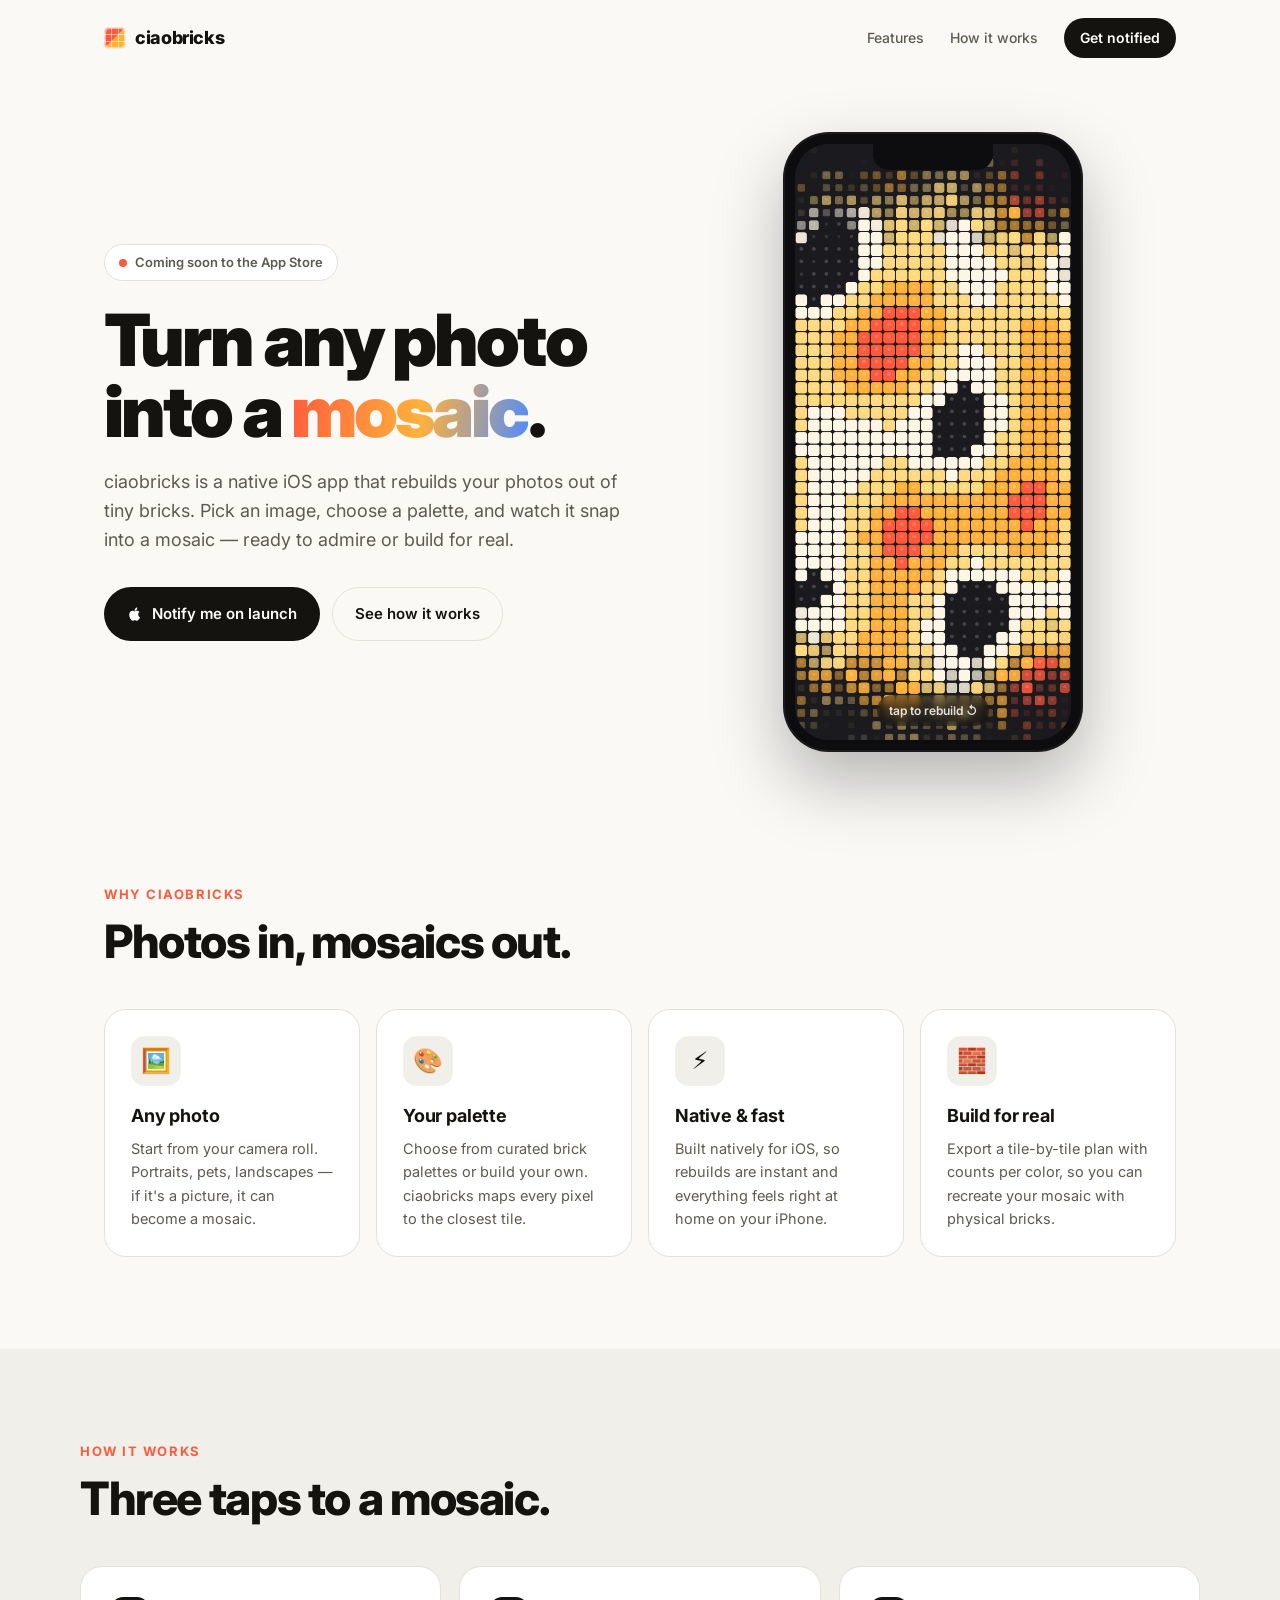
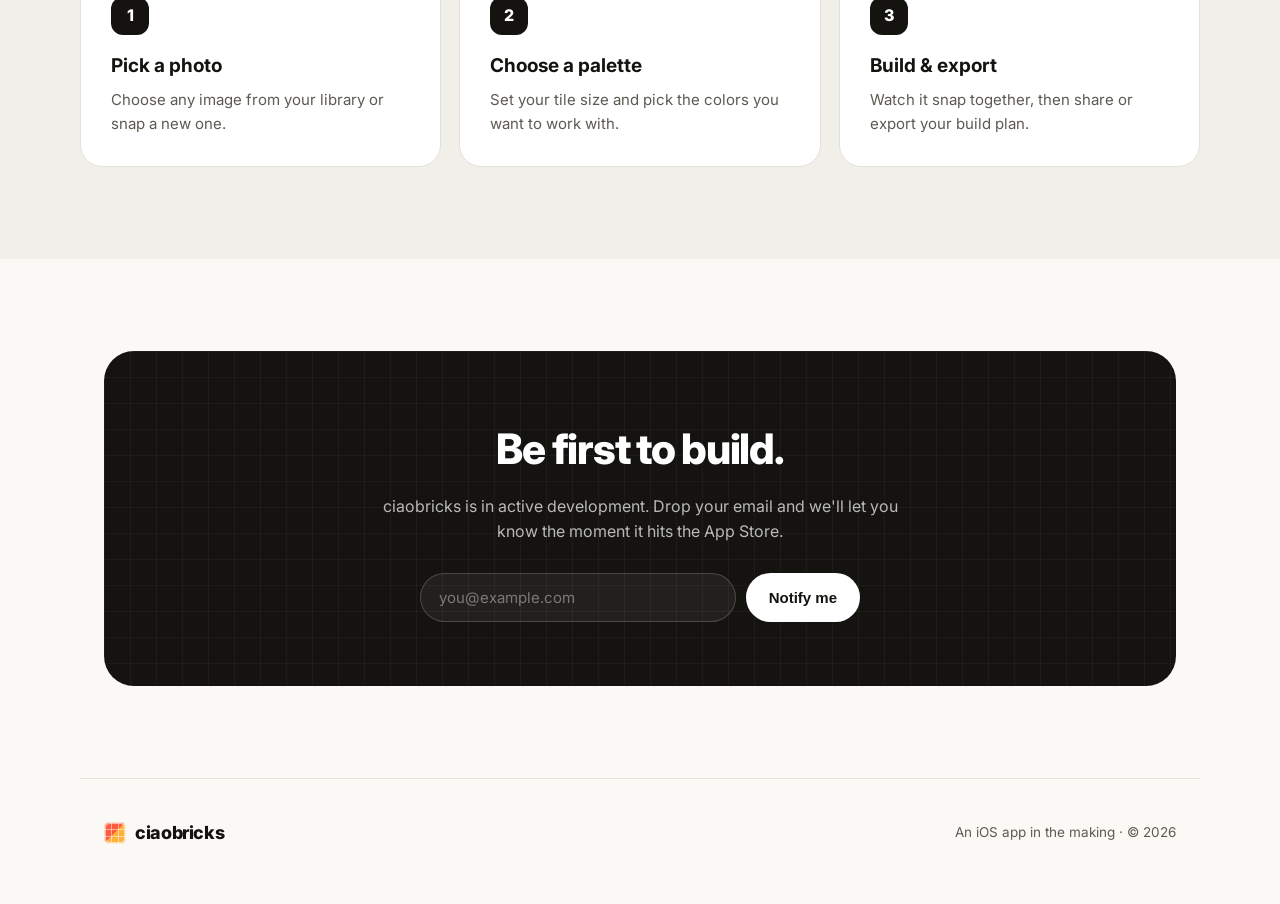
==== ciaobricks-landing/index.html @ 5b020382 "Add ciaobricks landing page Static single-page landing for the ciaobricks iOS app (mosaic-from-photo" ====
<!DOCTYPE html>
<html lang="en">
  <head>
    <meta charset="UTF-8" />
    <meta name="viewport" content="width=device-width, initial-scale=1.0" />
    <title>ciaobricks — Turn any photo into a mosaic</title>
    <meta
      name="description"
      content="ciaobricks is a native iOS app that turns your photos into beautiful brick mosaics. Pick an image, choose your palette, and build."
    />

    <!-- Open Graph / social -->
    <meta property="og:title" content="ciaobricks — Turn any photo into a mosaic" />
    <meta
      property="og:description"
      content="A native iOS app that turns your photos into beautiful brick mosaics."
    />
    <meta property="og:type" content="website" />

    <link rel="shortcut icon" href="assets/favicon.svg" type="image/svg+xml" />
    <link rel="preconnect" href="https://fonts.googleapis.com" />
    <link rel="preconnect" href="https://fonts.gstatic.com" crossorigin />
    <link
      href="https://fonts.googleapis.com/css2?family=Inter:wght@400;500;600;700;800;900&display=swap"
      rel="stylesheet"
    />
    <link rel="stylesheet" href="style.css" />
  </head>
  <body>
    <!-- ── Nav ── -->
    <header class="nav">
      <a class="brand" href="#top">
        <span class="brand-mark" aria-hidden="true"></span>
        ciaobricks
      </a>
      <nav class="nav-links">
        <a href="#features">Features</a>
        <a href="#how">How it works</a>
        <a href="#waitlist" class="nav-cta">Get notified</a>
      </nav>
    </header>

    <main id="top">
      <!-- ── Hero ── -->
      <section class="hero">
        <div class="hero-copy">
          <span class="badge">
            <span class="badge-dot"></span> Coming soon to the App Store
          </span>
          <h1>Turn any photo<br />into a <span class="grad">mosaic</span>.</h1>
          <p class="lede">
            ciaobricks is a native iOS app that rebuilds your photos out of
            tiny bricks. Pick an image, choose a palette, and watch it snap
            into a mosaic — ready to admire or build for real.
          </p>
          <div class="hero-actions">
            <a href="#waitlist" class="btn btn-primary">
              <svg class="apple" viewBox="0 0 16 16" aria-hidden="true">
                <path
                  d="M11.2 8.5c0-1.6 1.3-2.4 1.4-2.4-0.8-1.1-2-1.3-2.4-1.3-1-0.1-2 0.6-2.5 0.6-0.5 0-1.3-0.6-2.2-0.6-1.1 0-2.2 0.7-2.7 1.7-1.2 2-0.3 5 0.8 6.6 0.6 0.8 1.2 1.7 2.1 1.6 0.8 0 1.2-0.5 2.2-0.5 1 0 1.3 0.5 2.2 0.5 0.9 0 1.5-0.8 2-1.6 0.7-0.9 0.9-1.8 0.9-1.9-0.1 0-1.8-0.7-1.8-2.8zM9.6 3.7c0.5-0.6 0.8-1.4 0.7-2.2-0.7 0-1.5 0.5-2 1.1-0.4 0.5-0.8 1.3-0.7 2.1 0.8 0.1 1.6-0.4 2-1z"
                />
              </svg>
              Notify me on launch
            </a>
            <a href="#how" class="btn btn-ghost">See how it works</a>
          </div>
        </div>

        <div class="hero-phone">
          <div class="phone">
            <div class="phone-notch"></div>
            <canvas id="mosaic" class="phone-screen" width="600" height="1300"></canvas>
            <div class="phone-caption">tap to rebuild ↺</div>
          </div>
        </div>
      </section>

      <!-- ── Features ── -->
      <section id="features" class="section">
        <p class="kicker">Why ciaobricks</p>
        <h2 class="section-title">Photos in, mosaics out.</h2>

        <div class="cards">
          <article class="feature">
            <div class="feature-icon i-photo">🖼️</div>
            <h3>Any photo</h3>
            <p>
              Start from your camera roll. Portraits, pets, landscapes — if
              it's a picture, it can become a mosaic.
            </p>
          </article>

          <article class="feature">
            <div class="feature-icon i-palette">🎨</div>
            <h3>Your palette</h3>
            <p>
              Choose from curated brick palettes or build your own. ciaobricks
              maps every pixel to the closest tile.
            </p>
          </article>

          <article class="feature">
            <div class="feature-icon i-native">⚡️</div>
            <h3>Native &amp; fast</h3>
            <p>
              Built natively for iOS, so rebuilds are instant and everything
              feels right at home on your iPhone.
            </p>
          </article>

          <article class="feature">
            <div class="feature-icon i-build">🧱</div>
            <h3>Build for real</h3>
            <p>
              Export a tile-by-tile plan with counts per color, so you can
              recreate your mosaic with physical bricks.
            </p>
          </article>
        </div>
      </section>

      <!-- ── How it works ── -->
      <section id="how" class="section section-alt">
        <p class="kicker">How it works</p>
        <h2 class="section-title">Three taps to a mosaic.</h2>

        <ol class="steps">
          <li class="step">
            <span class="step-num">1</span>
            <h3>Pick a photo</h3>
            <p>Choose any image from your library or snap a new one.</p>
          </li>
          <li class="step">
            <span class="step-num">2</span>
            <h3>Choose a palette</h3>
            <p>Set your tile size and pick the colors you want to work with.</p>
          </li>
          <li class="step">
            <span class="step-num">3</span>
            <h3>Build &amp; export</h3>
            <p>Watch it snap together, then share or export your build plan.</p>
          </li>
        </ol>
      </section>

      <!-- ── Waitlist / CTA ── -->
      <section id="waitlist" class="section cta">
        <div class="cta-inner">
          <h2>Be first to build.</h2>
          <p>
            ciaobricks is in active development. Drop your email and we'll let
            you know the moment it hits the App Store.
          </p>

          <!-- NOTE: replace action with your form endpoint (e.g. Formspree) -->
          <form
            class="waitlist-form"
            action="#"
            method="POST"
            onsubmit="return ciaobricks.onWaitlistSubmit(event)"
          >
            <input
              type="email"
              name="email"
              placeholder="you@example.com"
              required
              aria-label="Email address"
            />
            <button type="submit" class="btn btn-primary">Notify me</button>
          </form>
          <p class="form-note" id="form-note" hidden></p>
        </div>
      </section>
    </main>

    <!-- ── Footer ── -->
    <footer class="footer">
      <span class="brand">
        <span class="brand-mark" aria-hidden="true"></span> ciaobricks
      </span>
      <p class="footer-meta">An iOS app in the making · © <span id="year"></span></p>
    </footer>

    <script src="main.js"></script>
  </body>
</html>
---- ciaobricks-landing/style.css ----
/* ── Reset ── */
*, *::before, *::after {
  margin: 0;
  padding: 0;
  box-sizing: border-box;
}

:root {
  --bg: #faf9f6;
  --bg-alt: #f1efe9;
  --ink: #14130f;
  --ink-soft: #5d5a51;
  --line: #e4e1d8;
  --brand: #ff5a3c;
  --brand-2: #ffb13c;
  --brand-3: #4f8cff;
  --radius: 22px;
  --maxw: 1120px;
}

html {
  scroll-behavior: smooth;
}

body {
  font-family: 'Inter', system-ui, -apple-system, sans-serif;
  background: var(--bg);
  color: var(--ink);
  line-height: 1.6;
  -webkit-font-smoothing: antialiased;
}

a { color: inherit; text-decoration: none; }
img, canvas { display: block; max-width: 100%; }

/* ── Brand mark (mini mosaic) ── */
.brand {
  display: inline-flex;
  align-items: center;
  gap: 9px;
  font-weight: 800;
  font-size: 18px;
  letter-spacing: -0.02em;
}

.brand-mark {
  width: 22px;
  height: 22px;
  border-radius: 6px;
  background:
    linear-gradient(135deg, var(--brand) 0 50%, var(--brand-2) 50% 100%);
  position: relative;
  box-shadow: inset 0 0 0 2px rgba(255, 255, 255, 0.55);
}
.brand-mark::after {
  content: "";
  position: absolute;
  inset: 0;
  border-radius: 6px;
  background-image:
    linear-gradient(to right, rgba(255,255,255,.5) 1px, transparent 1px),
    linear-gradient(to bottom, rgba(255,255,255,.5) 1px, transparent 1px);
  background-size: 7px 7px;
}

/* ── Nav ── */
.nav {
  position: sticky;
  top: 0;
  z-index: 50;
  display: flex;
  align-items: center;
  justify-content: space-between;
  gap: 16px;
  max-width: var(--maxw);
  margin: 0 auto;
  padding: 18px 24px;
  background: rgba(250, 249, 246, 0.8);
  backdrop-filter: saturate(180%) blur(12px);
}

.nav-links {
  display: flex;
  align-items: center;
  gap: 26px;
  font-size: 14px;
  font-weight: 500;
}
.nav-links a { color: var(--ink-soft); transition: color .15s ease; }
.nav-links a:hover { color: var(--ink); }

.nav-cta {
  background: var(--ink);
  color: #fff !important;
  padding: 9px 16px;
  border-radius: 999px;
  font-weight: 600;
}
.nav-cta:hover { opacity: .9; }

/* ── Layout helpers ── */
.section {
  max-width: var(--maxw);
  margin: 0 auto;
  padding: 92px 24px;
}

.kicker {
  font-size: 13px;
  font-weight: 700;
  text-transform: uppercase;
  letter-spacing: 0.12em;
  color: var(--brand);
  margin-bottom: 12px;
}

.section-title {
  font-size: clamp(30px, 4vw, 46px);
  font-weight: 800;
  letter-spacing: -0.03em;
  line-height: 1.05;
  margin-bottom: 44px;
}

/* ── Hero ── */
.hero {
  max-width: var(--maxw);
  margin: 0 auto;
  padding: 56px 24px 40px;
  display: grid;
  grid-template-columns: 1.05fr 0.95fr;
  align-items: center;
  gap: 48px;
}

.badge {
  display: inline-flex;
  align-items: center;
  gap: 8px;
  font-size: 13px;
  font-weight: 600;
  color: var(--ink-soft);
  background: #fff;
  border: 1px solid var(--line);
  padding: 7px 14px;
  border-radius: 999px;
  margin-bottom: 24px;
}
.badge-dot {
  width: 8px; height: 8px;
  border-radius: 50%;
  background: var(--brand);
  box-shadow: 0 0 0 0 rgba(255, 90, 60, 0.5);
  animation: pulse 2s infinite;
}
@keyframes pulse {
  0%   { box-shadow: 0 0 0 0 rgba(255, 90, 60, 0.45); }
  70%  { box-shadow: 0 0 0 9px rgba(255, 90, 60, 0); }
  100% { box-shadow: 0 0 0 0 rgba(255, 90, 60, 0); }
}

.hero h1 {
  font-size: clamp(40px, 6vw, 72px);
  font-weight: 900;
  line-height: 0.98;
  letter-spacing: -0.04em;
  margin-bottom: 22px;
}
.grad {
  background: linear-gradient(100deg, var(--brand), var(--brand-2) 55%, var(--brand-3));
  -webkit-background-clip: text;
  background-clip: text;
  color: transparent;
}

.lede {
  font-size: 18px;
  color: var(--ink-soft);
  max-width: 30em;
  margin-bottom: 32px;
}

.hero-actions {
  display: flex;
  flex-wrap: wrap;
  gap: 12px;
}

/* ── Buttons ── */
.btn {
  display: inline-flex;
  align-items: center;
  gap: 9px;
  font-size: 15px;
  font-weight: 600;
  padding: 14px 22px;
  border-radius: 999px;
  border: 1px solid transparent;
  cursor: pointer;
  transition: transform .15s ease, box-shadow .15s ease, background .15s ease;
}
.btn-primary {
  background: var(--ink);
  color: #fff;
}
.btn-primary:hover {
  transform: translateY(-2px);
  box-shadow: 0 12px 26px rgba(0, 0, 0, 0.18);
}
.btn-ghost {
  background: transparent;
  color: var(--ink);
  border-color: var(--line);
}
.btn-ghost:hover { background: #fff; }
.apple { width: 16px; height: 16px; fill: currentColor; }

/* ── Phone mockup ── */
.hero-phone {
  display: flex;
  justify-content: center;
}
.phone {
  position: relative;
  width: 300px;
  aspect-ratio: 300 / 620;
  background: #0d0d0f;
  border-radius: 46px;
  padding: 12px;
  box-shadow:
    0 30px 70px rgba(0, 0, 0, 0.28),
    inset 0 0 0 2px rgba(255, 255, 255, 0.06);
}
.phone-notch {
  position: absolute;
  top: 12px;
  left: 50%;
  transform: translateX(-50%);
  width: 120px;
  height: 26px;
  background: #0d0d0f;
  border-radius: 0 0 16px 16px;
  z-index: 3;
}
.phone-screen {
  width: 100%;
  height: 100%;
  border-radius: 34px;
  background: #1b1b1f;
  cursor: pointer;
}
.phone-caption {
  position: absolute;
  bottom: 26px;
  left: 50%;
  transform: translateX(-50%);
  font-size: 12px;
  font-weight: 600;
  color: rgba(255, 255, 255, 0.85);
  background: rgba(0, 0, 0, 0.35);
  backdrop-filter: blur(4px);
  padding: 6px 12px;
  border-radius: 999px;
  pointer-events: none;
}

/* ── Feature cards ── */
.cards {
  display: grid;
  grid-template-columns: repeat(4, 1fr);
  gap: 16px;
}
.feature {
  background: #fff;
  border: 1px solid var(--line);
  border-radius: var(--radius);
  padding: 26px;
  transition: transform .18s ease, box-shadow .18s ease;
}
.feature:hover {
  transform: translateY(-4px);
  box-shadow: 0 14px 34px rgba(0, 0, 0, 0.08);
}
.feature-icon {
  width: 50px; height: 50px;
  display: grid;
  place-items: center;
  font-size: 24px;
  border-radius: 14px;
  background: var(--bg-alt);
  margin-bottom: 16px;
}
.feature h3 {
  font-size: 18px;
  font-weight: 700;
  letter-spacing: -0.01em;
  margin-bottom: 6px;
}
.feature p {
  font-size: 14.5px;
  color: var(--ink-soft);
}

/* ── How it works ── */
.section-alt {
  background: var(--bg-alt);
  max-width: none;
  padding-left: 24px;
  padding-right: 24px;
}
.section-alt > .kicker,
.section-alt > .section-title,
.section-alt > .steps {
  max-width: var(--maxw);
  margin-left: auto;
  margin-right: auto;
}

.steps {
  display: grid;
  grid-template-columns: repeat(3, 1fr);
  gap: 18px;
  list-style: none;
}
.step {
  background: #fff;
  border: 1px solid var(--line);
  border-radius: var(--radius);
  padding: 30px;
}
.step-num {
  display: inline-grid;
  place-items: center;
  width: 38px; height: 38px;
  border-radius: 12px;
  background: var(--ink);
  color: #fff;
  font-weight: 800;
  font-size: 16px;
  margin-bottom: 16px;
}
.step h3 {
  font-size: 19px;
  font-weight: 700;
  margin-bottom: 6px;
}
.step p { color: var(--ink-soft); font-size: 15px; }

/* ── CTA / waitlist ── */
.cta { text-align: center; }
.cta-inner {
  background: var(--ink);
  color: #fff;
  border-radius: 30px;
  padding: 64px 28px;
  position: relative;
  overflow: hidden;
}
.cta-inner::before {
  content: "";
  position: absolute;
  inset: 0;
  background-image:
    linear-gradient(to right, rgba(255,255,255,.04) 1px, transparent 1px),
    linear-gradient(to bottom, rgba(255,255,255,.04) 1px, transparent 1px);
  background-size: 26px 26px;
  pointer-events: none;
}
.cta-inner > * { position: relative; }
.cta h2 {
  font-size: clamp(28px, 4vw, 42px);
  font-weight: 800;
  letter-spacing: -0.03em;
  margin-bottom: 12px;
}
.cta p {
  color: rgba(255, 255, 255, 0.7);
  max-width: 34em;
  margin: 0 auto 28px;
}

.waitlist-form {
  display: flex;
  gap: 10px;
  max-width: 440px;
  margin: 0 auto;
}
.waitlist-form input {
  flex: 1;
  font-family: inherit;
  font-size: 15px;
  padding: 14px 18px;
  border-radius: 999px;
  border: 1px solid rgba(255, 255, 255, 0.18);
  background: rgba(255, 255, 255, 0.06);
  color: #fff;
}
.waitlist-form input::placeholder { color: rgba(255, 255, 255, 0.4); }
.waitlist-form input:focus {
  outline: none;
  border-color: var(--brand-2);
}
.waitlist-form .btn-primary {
  background: #fff;
  color: var(--ink);
}
.form-note {
  margin-top: 16px;
  font-size: 14px;
  color: var(--brand-2);
}

/* ── Footer ── */
.footer {
  max-width: var(--maxw);
  margin: 0 auto;
  padding: 40px 24px 56px;
  display: flex;
  align-items: center;
  justify-content: space-between;
  gap: 16px;
  border-top: 1px solid var(--line);
}
.footer-meta {
  font-size: 13.5px;
  color: var(--ink-soft);
}

/* ── Responsive ── */
@media (max-width: 920px) {
  .hero {
    grid-template-columns: 1fr;
    text-align: center;
    padding-top: 32px;
  }
  .hero-copy { order: 1; }
  .hero-phone { order: 2; }
  .lede { margin-left: auto; margin-right: auto; }
  .hero-actions { justify-content: center; }
  .cards { grid-template-columns: repeat(2, 1fr); }
  .steps { grid-template-columns: 1fr; }
}

@media (max-width: 560px) {
  .nav-links { gap: 14px; }
  .nav-links a:not(.nav-cta) { display: none; }
  .cards { grid-template-columns: 1fr; }
  .waitlist-form { flex-direction: column; }
  .waitlist-form .btn-primary { justify-content: center; }
  .footer { flex-direction: column; text-align: center; }
}
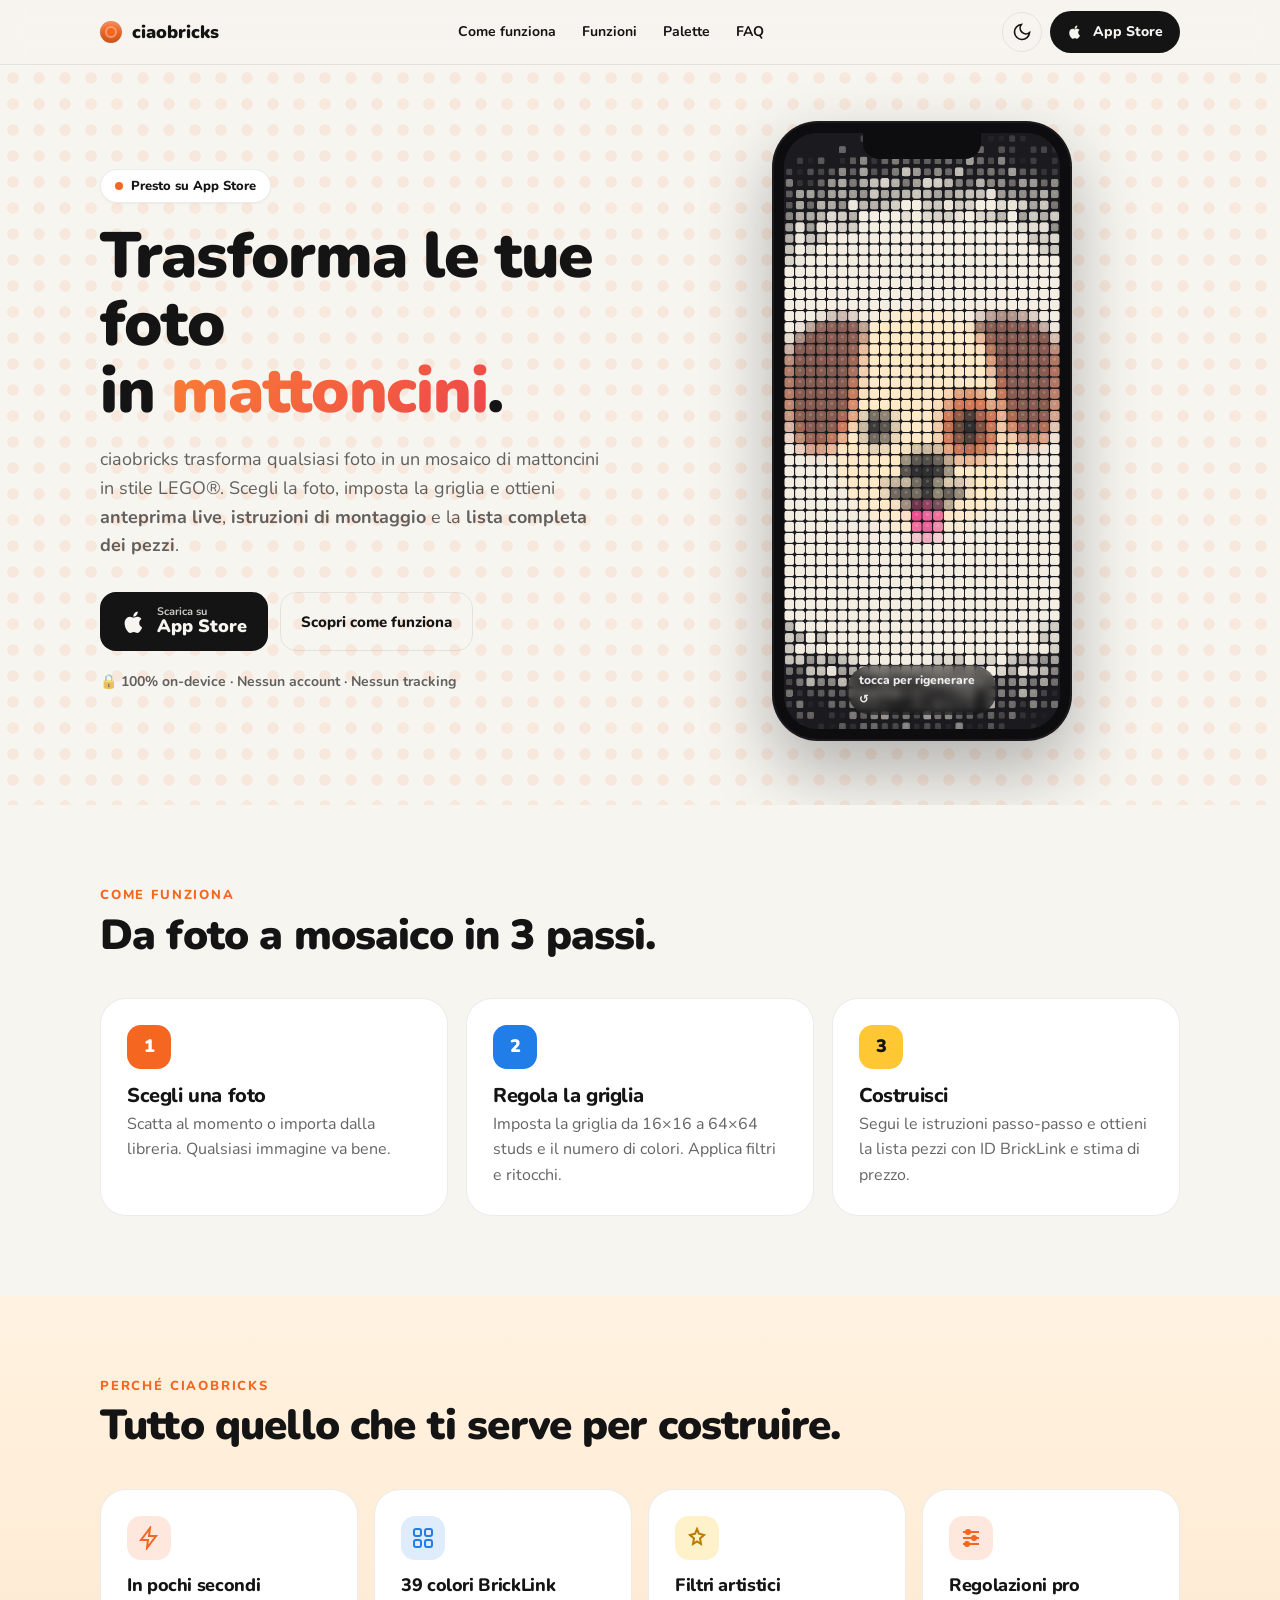
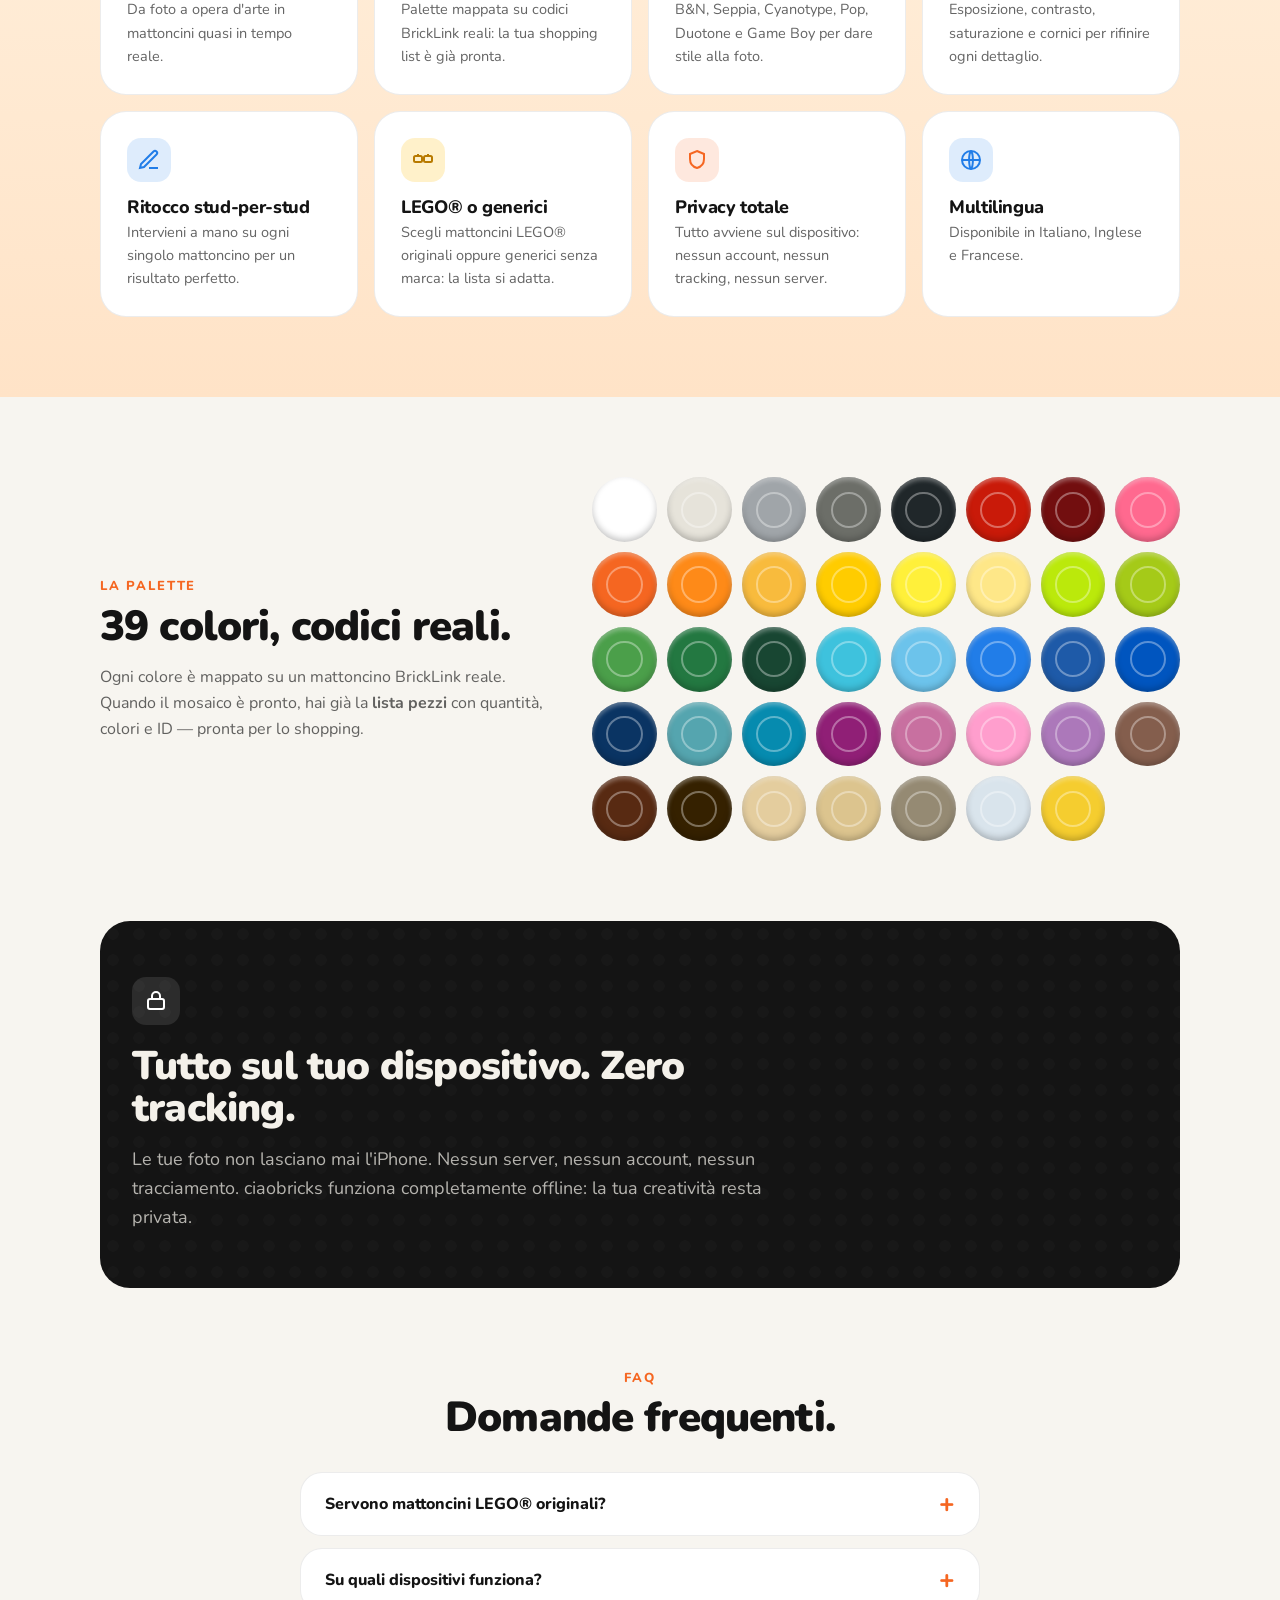
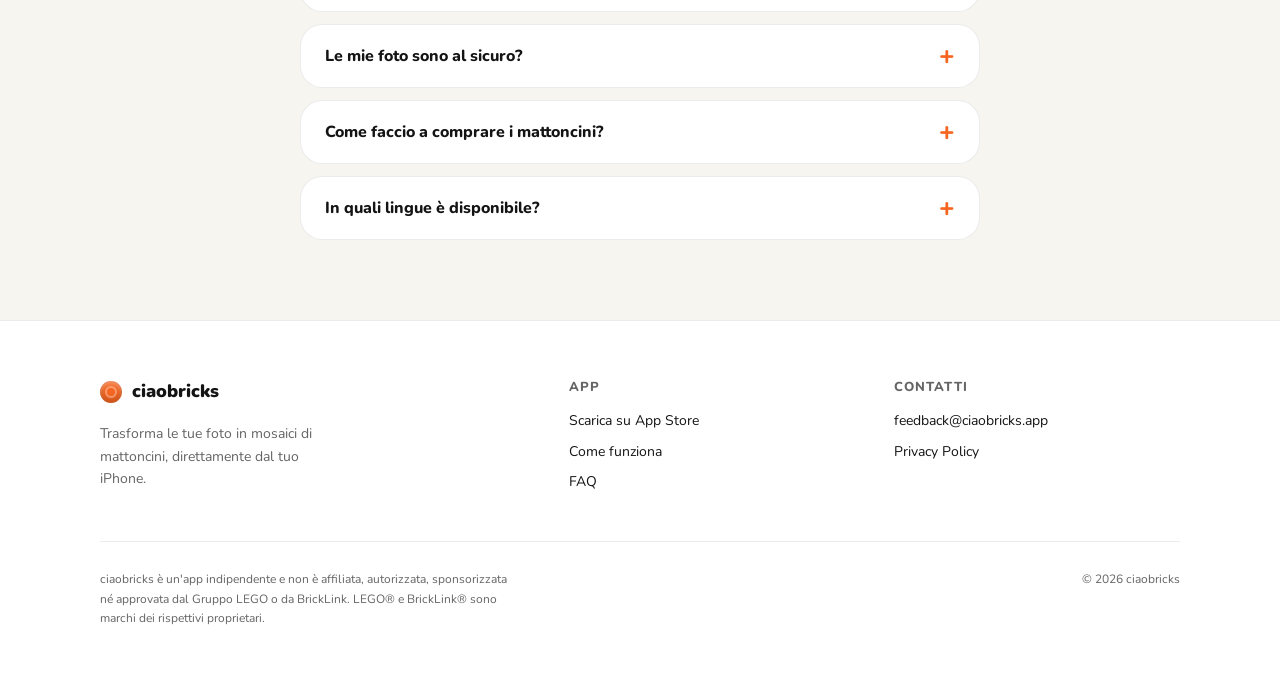
==== commit f4907b2f: "Rebuild ciaobricks landing from full brief (IT, dark mode, real content) Single-file page with hand-" ====
--- a/ciaobricks-landing/index.html
+++ b/ciaobricks-landing/index.html
@@ -1,186 +1,517 @@
 <!DOCTYPE html>
-<html lang="en">
+<html lang="it">
   <head>
     <meta charset="UTF-8" />
     <meta name="viewport" content="width=device-width, initial-scale=1.0" />
-    <title>ciaobricks — Turn any photo into a mosaic</title>
+    <title>ciaobricks — Trasforma le tue foto in mattoncini</title>
     <meta
       name="description"
-      content="ciaobricks is a native iOS app that turns your photos into beautiful brick mosaics. Pick an image, choose your palette, and build."
+      content="ciaobricks trasforma qualsiasi foto in un mosaico di mattoncini in stile LEGO®: anteprima stud per stud, istruzioni di montaggio e lista pezzi con codici BrickLink. 100% on-device."
     />
-
-    <!-- Open Graph / social -->
-    <meta property="og:title" content="ciaobricks — Turn any photo into a mosaic" />
-    <meta
-      property="og:description"
-      content="A native iOS app that turns your photos into beautiful brick mosaics."
-    />
+    <meta property="og:title" content="ciaobricks — Trasforma le tue foto in mattoncini" />
+    <meta property="og:description" content="Da foto a mosaico di mattoncini in pochi secondi. Anteprima live, istruzioni e lista pezzi. Tutto sul tuo iPhone." />
     <meta property="og:type" content="website" />
-
+    <meta name="theme-color" content="#F56621" />
     <link rel="shortcut icon" href="assets/favicon.svg" type="image/svg+xml" />
+
+    <!-- Applica il tema prima del paint per evitare il flash -->
+    <script>
+      (function () {
+        var s = localStorage.getItem("cb-theme");
+        var dark = s ? s === "dark" : window.matchMedia("(prefers-color-scheme: dark)").matches;
+        if (dark) document.documentElement.classList.add("dark");
+      })();
+    </script>
+
     <link rel="preconnect" href="https://fonts.googleapis.com" />
     <link rel="preconnect" href="https://fonts.gstatic.com" crossorigin />
-    <link
-      href="https://fonts.googleapis.com/css2?family=Inter:wght@400;500;600;700;800;900&display=swap"
-      rel="stylesheet"
-    />
-    <link rel="stylesheet" href="style.css" />
+    <link href="https://fonts.googleapis.com/css2?family=Nunito:wght@400;500;600;700;800;900&display=swap" rel="stylesheet" />
+
+    <style>
+      /* ═══════════════ DESIGN TOKENS ═══════════════ */
+      :root {
+        --brick: #F56621;     /* accent primario */
+        --blue: #217DE8;      /* accent secondario */
+        --highlight: #FFC733; /* giallo highlight */
+        --cta: #FFCC00;       /* giallo CTA */
+        --hero-a: #FA8033;
+        --hero-b: #ED454C;
+
+        --bg: #F7F5F0;
+        --soft1: #FFF2E0;
+        --soft2: #FFE3C7;
+        --card: #ffffff;
+        --ink: #141414;
+        --muted: rgba(20, 20, 20, 0.66);
+        --line: rgba(20, 20, 20, 0.08);
+        --stud-hi: rgba(20,20,20,.14);
+        --maxw: 1120px;
+      }
+      html.dark {
+        --bg: #141414;
+        --soft1: #1c1c1e;
+        --soft2: #161616;
+        --card: #1e1e20;
+        --ink: #F4F1EA;
+        --muted: rgba(244, 241, 234, 0.66);
+        --line: rgba(255, 255, 255, 0.11);
+        --stud-hi: rgba(255,255,255,.12);
+      }
+
+      /* ═══════════════ BASE ═══════════════ */
+      *, *::before, *::after { margin: 0; padding: 0; box-sizing: border-box; }
+      html { scroll-behavior: smooth; }
+      @media (prefers-reduced-motion: reduce) { html { scroll-behavior: auto; } }
+      body {
+        font-family: 'Nunito', ui-rounded, system-ui, sans-serif;
+        background: var(--bg); color: var(--ink);
+        line-height: 1.6; -webkit-font-smoothing: antialiased;
+        transition: background .3s ease, color .3s ease;
+      }
+      a { color: inherit; text-decoration: none; }
+      img, canvas, svg { display: block; }
+      .container { max-width: var(--maxw); margin: 0 auto; padding-left: 20px; padding-right: 20px; }
+      section { scroll-margin-top: 80px; }
+
+      a:focus-visible, button:focus-visible, summary:focus-visible {
+        outline: 3px solid var(--blue); outline-offset: 2px; border-radius: 6px;
+      }
+
+      /* ═══════════════ TIPOGRAFIA ═══════════════ */
+      h1, h2, h3 { letter-spacing: -0.02em; line-height: 1.05; }
+      .kicker { font-size: 13px; font-weight: 800; text-transform: uppercase; letter-spacing: .14em; color: var(--brick); }
+      .h2 { font-size: clamp(28px, 4vw, 42px); font-weight: 900; margin-top: 8px; }
+      .lead { color: var(--muted); }
+      .text-grad {
+        background: linear-gradient(135deg, var(--hero-a), var(--hero-b));
+        -webkit-background-clip: text; background-clip: text; color: transparent;
+      }
+
+      /* ═══════════════ STUDS ═══════════════ */
+      .stud {
+        position: relative; border-radius: 999px; aspect-ratio: 1;
+        box-shadow: inset 0 -3px 6px rgba(0,0,0,.22), inset 0 3px 4px rgba(255,255,255,.35);
+      }
+      .stud::after {
+        content: ""; position: absolute; inset: 22%;
+        border-radius: 999px; border: 2px solid rgba(255,255,255,.35);
+      }
+      .studs-bg {
+        position: absolute; inset: 0; pointer-events: none;
+        background-image: radial-gradient(circle at center, color-mix(in srgb, var(--brick) 16%, transparent) 30%, transparent 32%);
+        background-size: 26px 26px; opacity: .6;
+      }
+      html.dark .studs-bg {
+        background-image: radial-gradient(circle at center, rgba(255,255,255,.06) 30%, transparent 32%);
+      }
+
+      /* ═══════════════ NAV ═══════════════ */
+      .nav {
+        position: sticky; top: 0; z-index: 50;
+        background: color-mix(in srgb, var(--bg) 82%, transparent);
+        backdrop-filter: saturate(180%) blur(12px);
+        border-bottom: 1px solid var(--line);
+      }
+      .nav-inner { height: 64px; display: flex; align-items: center; justify-content: space-between; gap: 16px; }
+      .brand { display: inline-flex; align-items: center; gap: 10px; font-weight: 900; font-size: 18px; }
+      .brand .stud { width: 22px; background: var(--brick); }
+      .nav-links { display: flex; align-items: center; gap: 26px; font-size: 14px; font-weight: 700; }
+      .nav-links a:hover { color: var(--brick); }
+      .nav-right { display: flex; align-items: center; gap: 8px; }
+      @media (max-width: 800px) { .nav-links { display: none; } }
+
+      /* ═══════════════ BOTTONI ═══════════════ */
+      .btn { display: inline-flex; align-items: center; gap: 10px; font-family: inherit; font-weight: 800; font-size: 15px; border: 1px solid transparent; border-radius: 16px; padding: 13px 20px; cursor: pointer; transition: transform .15s ease, box-shadow .15s ease, background .15s ease, opacity .15s ease; }
+      .btn-dark { background: var(--ink); color: var(--bg); }
+      .btn-dark:hover { transform: translateY(-2px); box-shadow: 0 12px 26px rgba(0,0,0,.2); }
+      .btn-ghost { border-color: var(--line); background: transparent; color: var(--ink); }
+      .btn-ghost:hover { background: var(--card); }
+      .btn-sm { padding: 9px 16px; border-radius: 999px; font-size: 14px; }
+      .icon-btn { width: 40px; height: 40px; display: grid; place-items: center; border-radius: 999px; border: 1px solid var(--line); background: transparent; color: var(--ink); cursor: pointer; }
+      .icon-btn:hover { background: var(--card); }
+      .appstore { align-items: center; }
+      .appstore .as-sub { display: block; font-size: 11px; font-weight: 700; opacity: .8; line-height: 1; }
+      .appstore .as-big { display: block; font-size: 18px; font-weight: 900; line-height: 1.1; }
+
+      /* ═══════════════ HERO ═══════════════ */
+      .hero { position: relative; overflow: hidden; }
+      .hero-inner { position: relative; display: grid; grid-template-columns: 1fr 1fr; gap: 48px; align-items: center; padding: 56px 20px 64px; }
+      .badge { display: inline-flex; align-items: center; gap: 8px; font-size: 13px; font-weight: 800; background: var(--card); border: 1px solid var(--line); padding: 6px 14px; border-radius: 999px; box-shadow: 0 1px 2px rgba(0,0,0,.04); }
+      .badge .dot { width: 8px; height: 8px; border-radius: 999px; background: var(--brick); animation: pulse 2s infinite; }
+      @keyframes pulse { 0%{box-shadow:0 0 0 0 color-mix(in srgb,var(--brick) 45%,transparent);} 70%{box-shadow:0 0 0 9px transparent;} 100%{box-shadow:0 0 0 0 transparent;} }
+      .hero h1 { font-size: clamp(38px, 6vw, 64px); font-weight: 900; margin-top: 20px; }
+      .hero .lead { font-size: 18px; margin-top: 20px; max-width: 32em; }
+      .hero-actions { margin-top: 32px; display: flex; flex-wrap: wrap; gap: 12px; }
+      .hero-note { margin-top: 20px; font-size: 14px; font-weight: 700; color: var(--muted); }
+
+      /* iPhone mockup */
+      .phone-wrap { display: flex; justify-content: center; }
+      .phone { position: relative; width: 300px; aspect-ratio: 300/620; background: #0d0d0f; border-radius: 46px; padding: 12px; box-shadow: 0 30px 70px rgba(0,0,0,.28), inset 0 0 0 2px rgba(255,255,255,.06); }
+      .phone-notch { position: absolute; top: 12px; left: 50%; transform: translateX(-50%); width: 118px; height: 26px; background: #0d0d0f; border-radius: 0 0 16px 16px; z-index: 3; }
+      #mosaic { width: 100%; height: 100%; border-radius: 34px; background: #1b1b1f; cursor: pointer; }
+      .phone-cap { position: absolute; bottom: 26px; left: 50%; transform: translateX(-50%); font-size: 12px; font-weight: 800; color: rgba(255,255,255,.9); background: rgba(0,0,0,.4); backdrop-filter: blur(4px); padding: 6px 12px; border-radius: 999px; pointer-events: none; }
+
+      /* ═══════════════ SEZIONI ═══════════════ */
+      .section { padding: 80px 0; }
+      .card { background: var(--card); border: 1px solid var(--line); border-radius: 26px; padding: 26px; }
+
+      .steps { margin-top: 40px; display: grid; grid-template-columns: repeat(3, 1fr); gap: 18px; list-style: none; }
+      .step-num { display: grid; place-items: center; width: 44px; height: 44px; border-radius: 14px; font-weight: 900; font-size: 18px; }
+      .step h3 { font-size: 20px; font-weight: 800; margin-top: 16px; }
+      .step p { color: var(--muted); margin-top: 6px; }
+
+      .alt { background: linear-gradient(to bottom, var(--soft1), var(--soft2)); }
+      .features { margin-top: 40px; display: grid; grid-template-columns: repeat(4, 1fr); gap: 16px; }
+      .feature .ficon { width: 44px; height: 44px; display: grid; place-items: center; border-radius: 14px; }
+      .feature h3 { font-size: 18px; font-weight: 800; margin-top: 16px; }
+      .feature p { font-size: 14.5px; color: var(--muted); margin-top: 4px; }
+      .ficon svg { width: 24px; height: 24px; }
+      .i-brick { background: color-mix(in srgb, var(--brick) 15%, transparent); color: var(--brick); }
+      .i-blue { background: color-mix(in srgb, var(--blue) 15%, transparent); color: var(--blue); }
+      .i-yellow { background: color-mix(in srgb, var(--highlight) 26%, transparent); color: #B87A00; }
+
+      /* Palette */
+      .palette-row { display: grid; grid-template-columns: 1fr 1.3fr; gap: 40px; align-items: center; }
+      .palette-grid { display: grid; grid-template-columns: repeat(8, 1fr); gap: 10px; }
+      .palette-grid .stud { width: 100%; }
+
+      /* Privacy */
+      .privacy { position: relative; overflow: hidden; border-radius: 30px; background: #141414; color: #F4F1EA; padding: 56px 32px; }
+      .privacy .studs-bg { opacity: .28; background-image: radial-gradient(circle at center, rgba(255,255,255,.06) 30%, transparent 32%); }
+      .privacy .ficon { width: 48px; height: 48px; display: grid; place-items: center; border-radius: 14px; background: rgba(255,255,255,.1); color: #fff; }
+      .privacy h2 { font-size: clamp(28px, 4vw, 40px); font-weight: 900; margin-top: 20px; }
+      .privacy p { color: rgba(244,241,234,.72); font-size: 18px; margin-top: 16px; max-width: 40em; }
+
+      /* FAQ */
+      .faq { max-width: 720px; margin: 0 auto; }
+      .faq details { background: var(--card); border: 1px solid var(--line); border-radius: 22px; padding: 2px 24px; margin-top: 12px; }
+      .faq summary { display: flex; align-items: center; justify-content: space-between; gap: 16px; cursor: pointer; list-style: none; padding: 16px 0; font-weight: 800; }
+      .faq summary::-webkit-details-marker { display: none; }
+      .faq summary .plus { color: var(--brick); font-size: 26px; line-height: 1; transition: transform .2s ease; }
+      .faq details[open] summary .plus { transform: rotate(45deg); }
+      .faq details p { color: var(--muted); padding-bottom: 20px; }
+
+      /* Footer */
+      .footer { background: var(--card); border-top: 1px solid var(--line); }
+      .footer-grid { display: grid; grid-template-columns: 1.5fr 1fr 1fr; gap: 40px; padding: 56px 0 0; }
+      .footer h4 { font-size: 13px; font-weight: 800; text-transform: uppercase; letter-spacing: .08em; color: var(--muted); }
+      .footer ul { list-style: none; margin-top: 12px; display: flex; flex-direction: column; gap: 8px; font-size: 14px; }
+      .footer a:hover { color: var(--brick); }
+      .footer .tagline { color: var(--muted); font-size: 14px; margin-top: 12px; max-width: 28ch; }
+      .legal { margin-top: 48px; padding: 28px 0 48px; border-top: 1px solid var(--line); display: flex; flex-wrap: wrap; gap: 16px; justify-content: space-between; font-size: 12px; color: var(--muted); }
+      .legal p:first-child { max-width: 60ch; }
+
+      /* ═══════════════ RESPONSIVE ═══════════════ */
+      @media (max-width: 900px) {
+        .hero-inner { grid-template-columns: 1fr; text-align: center; }
+        .hero .lead { margin-left: auto; margin-right: auto; }
+        .hero-actions { justify-content: center; }
+        .steps { grid-template-columns: 1fr; }
+        .features { grid-template-columns: repeat(2, 1fr); }
+        .footer-grid { grid-template-columns: 1fr; gap: 28px; }
+        .palette-row { grid-template-columns: 1fr; }
+      }
+      @media (max-width: 560px) {
+        .features { grid-template-columns: 1fr; }
+        .palette-grid { grid-template-columns: repeat(6, 1fr); }
+        .appstore-sm { display: none; }
+      }
+    </style>
   </head>
+
   <body>
-    <!-- ── Nav ── -->
+    <!-- ═══════════════ NAV ═══════════════ -->
     <header class="nav">
-      <a class="brand" href="#top">
-        <span class="brand-mark" aria-hidden="true"></span>
-        ciaobricks
-      </a>
-      <nav class="nav-links">
-        <a href="#features">Features</a>
-        <a href="#how">How it works</a>
-        <a href="#waitlist" class="nav-cta">Get notified</a>
-      </nav>
+      <div class="container nav-inner">
+        <a href="#top" class="brand" aria-label="ciaobricks — home">
+          <span class="stud" aria-hidden="true"></span> ciaobricks
+        </a>
+        <nav class="nav-links" aria-label="Principale">
+          <a href="#come-funziona">Come funziona</a>
+          <a href="#funzioni">Funzioni</a>
+          <a href="#palette">Palette</a>
+          <a href="#faq">FAQ</a>
+        </nav>
+        <div class="nav-right">
+          <button id="theme-toggle" class="icon-btn" aria-label="Cambia tema chiaro/scuro">
+            <svg width="20" height="20" viewBox="0 0 24 24" fill="none" stroke="currentColor" stroke-width="2" class="ico-sun" aria-hidden="true"><circle cx="12" cy="12" r="4"/><path d="M12 2v2M12 20v2M4.9 4.9l1.4 1.4M17.7 17.7l1.4 1.4M2 12h2M20 12h2M4.9 19.1l1.4-1.4M17.7 6.3l1.4-1.4"/></svg>
+            <svg width="20" height="20" viewBox="0 0 24 24" fill="none" stroke="currentColor" stroke-width="2" class="ico-moon" aria-hidden="true"><path d="M21 12.8A9 9 0 1 1 11.2 3a7 7 0 0 0 9.8 9.8z"/></svg>
+          </button>
+          <a href="#scarica" class="btn btn-dark btn-sm appstore-sm">
+            <svg width="16" height="16" viewBox="0 0 16 16" fill="currentColor" aria-hidden="true"><path d="M11.2 8.5c0-1.6 1.3-2.4 1.4-2.4-.8-1.1-2-1.3-2.4-1.3-1-.1-2 .6-2.5.6-.5 0-1.3-.6-2.2-.6-1.1 0-2.2.7-2.7 1.7-1.2 2-.3 5 .8 6.6.6.8 1.2 1.7 2.1 1.6.8 0 1.2-.5 2.2-.5 1 0 1.3.5 2.2.5.9 0 1.5-.8 2-1.6.7-.9.9-1.8.9-1.9-.1 0-1.8-.7-1.8-2.8zM9.6 3.7c.5-.6.8-1.4.7-2.2-.7 0-1.5.5-2 1.1-.4.5-.8 1.3-.7 2.1.8.1 1.6-.4 2-1z"/></svg>
+            App Store
+          </a>
+        </div>
+      </div>
     </header>
 
     <main id="top">
-      <!-- ── Hero ── -->
+      <!-- ═══════════════ HERO ═══════════════ -->
       <section class="hero">
-        <div class="hero-copy">
-          <span class="badge">
-            <span class="badge-dot"></span> Coming soon to the App Store
-          </span>
-          <h1>Turn any photo<br />into a <span class="grad">mosaic</span>.</h1>
-          <p class="lede">
-            ciaobricks is a native iOS app that rebuilds your photos out of
-            tiny bricks. Pick an image, choose a palette, and watch it snap
-            into a mosaic — ready to admire or build for real.
-          </p>
-          <div class="hero-actions">
-            <a href="#waitlist" class="btn btn-primary">
-              <svg class="apple" viewBox="0 0 16 16" aria-hidden="true">
-                <path
-                  d="M11.2 8.5c0-1.6 1.3-2.4 1.4-2.4-0.8-1.1-2-1.3-2.4-1.3-1-0.1-2 0.6-2.5 0.6-0.5 0-1.3-0.6-2.2-0.6-1.1 0-2.2 0.7-2.7 1.7-1.2 2-0.3 5 0.8 6.6 0.6 0.8 1.2 1.7 2.1 1.6 0.8 0 1.2-0.5 2.2-0.5 1 0 1.3 0.5 2.2 0.5 0.9 0 1.5-0.8 2-1.6 0.7-0.9 0.9-1.8 0.9-1.9-0.1 0-1.8-0.7-1.8-2.8zM9.6 3.7c0.5-0.6 0.8-1.4 0.7-2.2-0.7 0-1.5 0.5-2 1.1-0.4 0.5-0.8 1.3-0.7 2.1 0.8 0.1 1.6-0.4 2-1z"
-                />
-              </svg>
-              Notify me on launch
-            </a>
-            <a href="#how" class="btn btn-ghost">See how it works</a>
-          </div>
-        </div>
-
-        <div class="hero-phone">
-          <div class="phone">
-            <div class="phone-notch"></div>
-            <canvas id="mosaic" class="phone-screen" width="600" height="1300"></canvas>
-            <div class="phone-caption">tap to rebuild ↺</div>
+        <div class="studs-bg" aria-hidden="true"></div>
+        <div class="container hero-inner">
+          <div>
+            <span class="badge"><span class="dot"></span> Presto su App Store</span>
+            <h1>Trasforma le tue foto<br />in <span class="text-grad">mattoncini</span>.</h1>
+            <p class="lead">
+              ciaobricks trasforma qualsiasi foto in un mosaico di mattoncini in
+              stile LEGO®. Scegli la foto, imposta la griglia e ottieni
+              <strong>anteprima live</strong>, <strong>istruzioni di montaggio</strong>
+              e la <strong>lista completa dei pezzi</strong>.
+            </p>
+            <div id="scarica" class="hero-actions">
+              <a href="#" class="btn btn-dark appstore">
+                <svg width="26" height="26" viewBox="0 0 16 16" fill="currentColor" aria-hidden="true"><path d="M11.2 8.5c0-1.6 1.3-2.4 1.4-2.4-.8-1.1-2-1.3-2.4-1.3-1-.1-2 .6-2.5.6-.5 0-1.3-.6-2.2-.6-1.1 0-2.2.7-2.7 1.7-1.2 2-.3 5 .8 6.6.6.8 1.2 1.7 2.1 1.6.8 0 1.2-.5 2.2-.5 1 0 1.3.5 2.2.5.9 0 1.5-.8 2-1.6.7-.9.9-1.8.9-1.9-.1 0-1.8-.7-1.8-2.8zM9.6 3.7c.5-.6.8-1.4.7-2.2-.7 0-1.5.5-2 1.1-.4.5-.8 1.3-.7 2.1.8.1 1.6-.4 2-1z"/></svg>
+                <span style="text-align:left"><span class="as-sub">Scarica su</span><span class="as-big">App Store</span></span>
+              </a>
+              <a href="#come-funziona" class="btn btn-ghost">Scopri come funziona</a>
+            </div>
+            <p class="hero-note">🔒 100% on-device · Nessun account · Nessun tracking</p>
+          </div>
+
+          <div class="phone-wrap">
+            <div class="phone">
+              <div class="phone-notch"></div>
+              <canvas id="mosaic" width="600" height="1240" role="img" aria-label="Anteprima di una foto trasformata in mosaico di mattoncini. Tocca per rigenerare."></canvas>
+              <div class="phone-cap">tocca per rigenerare ↺</div>
+            </div>
           </div>
         </div>
       </section>
 
-      <!-- ── Features ── -->
-      <section id="features" class="section">
-        <p class="kicker">Why ciaobricks</p>
-        <h2 class="section-title">Photos in, mosaics out.</h2>
-
-        <div class="cards">
-          <article class="feature">
-            <div class="feature-icon i-photo">🖼️</div>
-            <h3>Any photo</h3>
-            <p>
-              Start from your camera roll. Portraits, pets, landscapes — if
-              it's a picture, it can become a mosaic.
+      <!-- ═══════════════ COME FUNZIONA ═══════════════ -->
+      <section id="come-funziona" class="section">
+        <div class="container">
+          <p class="kicker">Come funziona</p>
+          <h2 class="h2">Da foto a mosaico in 3 passi.</h2>
+          <ol class="steps">
+            <li class="card step">
+              <span class="step-num" style="background:var(--brick);color:#fff">1</span>
+              <h3>Scegli una foto</h3>
+              <p>Scatta al momento o importa dalla libreria. Qualsiasi immagine va bene.</p>
+            </li>
+            <li class="card step">
+              <span class="step-num" style="background:var(--blue);color:#fff">2</span>
+              <h3>Regola la griglia</h3>
+              <p>Imposta la griglia da 16×16 a 64×64 studs e il numero di colori. Applica filtri e ritocchi.</p>
+            </li>
+            <li class="card step">
+              <span class="step-num" style="background:var(--highlight);color:#141414">3</span>
+              <h3>Costruisci</h3>
+              <p>Segui le istruzioni passo-passo e ottieni la lista pezzi con ID BrickLink e stima di prezzo.</p>
+            </li>
+          </ol>
+        </div>
+      </section>
+
+      <!-- ═══════════════ FUNZIONI ═══════════════ -->
+      <section id="funzioni" class="section alt">
+        <div class="container">
+          <p class="kicker">Perché ciaobricks</p>
+          <h2 class="h2">Tutto quello che ti serve per costruire.</h2>
+          <div class="features">
+            <div class="card feature">
+              <div class="ficon i-brick" aria-hidden="true"><svg viewBox="0 0 24 24" fill="none" stroke="currentColor" stroke-width="2"><path d="M13 2 4 14h7l-1 8 9-12h-7l1-8z"/></svg></div>
+              <h3>In pochi secondi</h3><p>Da foto a opera d'arte in mattoncini quasi in tempo reale.</p>
+            </div>
+            <div class="card feature">
+              <div class="ficon i-blue" aria-hidden="true"><svg viewBox="0 0 24 24" fill="none" stroke="currentColor" stroke-width="2"><rect x="3" y="3" width="7" height="7" rx="2"/><rect x="14" y="3" width="7" height="7" rx="2"/><rect x="3" y="14" width="7" height="7" rx="2"/><rect x="14" y="14" width="7" height="7" rx="2"/></svg></div>
+              <h3>39 colori BrickLink</h3><p>Palette mappata su codici BrickLink reali: la tua shopping list è già pronta.</p>
+            </div>
+            <div class="card feature">
+              <div class="ficon i-yellow" aria-hidden="true"><svg viewBox="0 0 24 24" fill="none" stroke="currentColor" stroke-width="2"><path d="m12 3 1.9 4.6L19 9l-4 3.4L16 18l-4-2.6L8 18l1-5.6L5 9l5.1-1.4L12 3z"/></svg></div>
+              <h3>Filtri artistici</h3><p>B&amp;N, Seppia, Cyanotype, Pop, Duotone e Game Boy per dare stile alla foto.</p>
+            </div>
+            <div class="card feature">
+              <div class="ficon i-brick" aria-hidden="true"><svg viewBox="0 0 24 24" fill="none" stroke="currentColor" stroke-width="2"><path d="M4 6h16M4 12h16M4 18h16"/><circle cx="9" cy="6" r="2" fill="currentColor"/><circle cx="15" cy="12" r="2" fill="currentColor"/><circle cx="8" cy="18" r="2" fill="currentColor"/></svg></div>
+              <h3>Regolazioni pro</h3><p>Esposizione, contrasto, saturazione e cornici per rifinire ogni dettaglio.</p>
+            </div>
+            <div class="card feature">
+              <div class="ficon i-blue" aria-hidden="true"><svg viewBox="0 0 24 24" fill="none" stroke="currentColor" stroke-width="2"><path d="M12 20h9"/><path d="M16.5 3.5a2.1 2.1 0 0 1 3 3L7 19l-4 1 1-4 12.5-12.5z"/></svg></div>
+              <h3>Ritocco stud-per-stud</h3><p>Intervieni a mano su ogni singolo mattoncino per un risultato perfetto.</p>
+            </div>
+            <div class="card feature">
+              <div class="ficon i-yellow" aria-hidden="true"><svg viewBox="0 0 24 24" fill="none" stroke="currentColor" stroke-width="2"><rect x="3" y="8" width="8" height="6" rx="1.5"/><rect x="13" y="8" width="8" height="6" rx="1.5"/><path d="M7 8V6M17 8V6"/></svg></div>
+              <h3>LEGO® o generici</h3><p>Scegli mattoncini LEGO® originali oppure generici senza marca: la lista si adatta.</p>
+            </div>
+            <div class="card feature">
+              <div class="ficon i-brick" aria-hidden="true"><svg viewBox="0 0 24 24" fill="none" stroke="currentColor" stroke-width="2"><path d="M12 3l7 3v5c0 5-3.5 8-7 9-3.5-1-7-4-7-9V6l7-3z"/></svg></div>
+              <h3>Privacy totale</h3><p>Tutto avviene sul dispositivo: nessun account, nessun tracking, nessun server.</p>
+            </div>
+            <div class="card feature">
+              <div class="ficon i-blue" aria-hidden="true"><svg viewBox="0 0 24 24" fill="none" stroke="currentColor" stroke-width="2"><circle cx="12" cy="12" r="9"/><path d="M3 12h18M12 3c2.5 2.7 2.5 15.3 0 18M12 3c-2.5 2.7-2.5 15.3 0 18"/></svg></div>
+              <h3>Multilingua</h3><p>Disponibile in Italiano, Inglese e Francese.</p>
+            </div>
+          </div>
+        </div>
+      </section>
+
+      <!-- ═══════════════ PALETTE ═══════════════ -->
+      <section id="palette" class="section">
+        <div class="container palette-row">
+          <div>
+            <p class="kicker">La palette</p>
+            <h2 class="h2">39 colori, codici reali.</h2>
+            <p class="lead" style="margin-top:16px">
+              Ogni colore è mappato su un mattoncino BrickLink reale. Quando il
+              mosaico è pronto, hai già la <strong>lista pezzi</strong> con
+              quantità, colori e ID — pronta per lo shopping.
             </p>
-          </article>
-
-          <article class="feature">
-            <div class="feature-icon i-palette">🎨</div>
-            <h3>Your palette</h3>
-            <p>
-              Choose from curated brick palettes or build your own. ciaobricks
-              maps every pixel to the closest tile.
-            </p>
-          </article>
-
-          <article class="feature">
-            <div class="feature-icon i-native">⚡️</div>
-            <h3>Native &amp; fast</h3>
-            <p>
-              Built natively for iOS, so rebuilds are instant and everything
-              feels right at home on your iPhone.
-            </p>
-          </article>
-
-          <article class="feature">
-            <div class="feature-icon i-build">🧱</div>
-            <h3>Build for real</h3>
-            <p>
-              Export a tile-by-tile plan with counts per color, so you can
-              recreate your mosaic with physical bricks.
-            </p>
-          </article>
+          </div>
+          <div class="palette-grid" role="img" aria-label="I 39 colori della palette di ciaobricks">
+            <span class="stud" style="background:#FFFFFF"></span><span class="stud" style="background:#E6E3DA"></span><span class="stud" style="background:#A0A5A9"></span><span class="stud" style="background:#6C6E68"></span><span class="stud" style="background:#20272A"></span><span class="stud" style="background:#C91A09"></span><span class="stud" style="background:#720E0F"></span><span class="stud" style="background:#FF698F"></span><span class="stud" style="background:#F56621"></span><span class="stud" style="background:#FE8A18"></span><span class="stud" style="background:#F8BB3D"></span><span class="stud" style="background:#FFCC00"></span><span class="stud" style="background:#FFF03A"></span><span class="stud" style="background:#FEE788"></span><span class="stud" style="background:#BBE90B"></span><span class="stud" style="background:#A5CA18"></span><span class="stud" style="background:#4B9F4A"></span><span class="stud" style="background:#237841"></span><span class="stud" style="background:#184632"></span><span class="stud" style="background:#3EC2DD"></span><span class="stud" style="background:#6CC3EB"></span><span class="stud" style="background:#217DE8"></span><span class="stud" style="background:#1E5AA8"></span><span class="stud" style="background:#0055BF"></span><span class="stud" style="background:#0A3463"></span><span class="stud" style="background:#55A5AF"></span><span class="stud" style="background:#068BAF"></span><span class="stud" style="background:#901F76"></span><span class="stud" style="background:#C870A0"></span><span class="stud" style="background:#FF9ECD"></span><span class="stud" style="background:#AC78BA"></span><span class="stud" style="background:#845E4D"></span><span class="stud" style="background:#582A12"></span><span class="stud" style="background:#352100"></span><span class="stud" style="background:#E4CD9E"></span><span class="stud" style="background:#DCC48E"></span><span class="stud" style="background:#958A73"></span><span class="stud" style="background:#D9E4EC"></span><span class="stud" style="background:#F5CD2F"></span>
+          </div>
         </div>
       </section>
 
-      <!-- ── How it works ── -->
-      <section id="how" class="section section-alt">
-        <p class="kicker">How it works</p>
-        <h2 class="section-title">Three taps to a mosaic.</h2>
-
-        <ol class="steps">
-          <li class="step">
-            <span class="step-num">1</span>
-            <h3>Pick a photo</h3>
-            <p>Choose any image from your library or snap a new one.</p>
-          </li>
-          <li class="step">
-            <span class="step-num">2</span>
-            <h3>Choose a palette</h3>
-            <p>Set your tile size and pick the colors you want to work with.</p>
-          </li>
-          <li class="step">
-            <span class="step-num">3</span>
-            <h3>Build &amp; export</h3>
-            <p>Watch it snap together, then share or export your build plan.</p>
-          </li>
-        </ol>
+      <!-- ═══════════════ PRIVACY ═══════════════ -->
+      <section class="container" style="padding-bottom:80px">
+        <div class="privacy">
+          <div class="studs-bg" aria-hidden="true"></div>
+          <div style="position:relative;max-width:640px">
+            <div class="ficon" aria-hidden="true"><svg width="24" height="24" viewBox="0 0 24 24" fill="none" stroke="currentColor" stroke-width="2"><rect x="4" y="10" width="16" height="10" rx="2"/><path d="M8 10V7a4 4 0 0 1 8 0v3"/></svg></div>
+            <h2>Tutto sul tuo dispositivo. Zero tracking.</h2>
+            <p>Le tue foto non lasciano mai l'iPhone. Nessun server, nessun account, nessun tracciamento. ciaobricks funziona completamente offline: la tua creatività resta privata.</p>
+          </div>
+        </div>
       </section>
 
-      <!-- ── Waitlist / CTA ── -->
-      <section id="waitlist" class="section cta">
-        <div class="cta-inner">
-          <h2>Be first to build.</h2>
-          <p>
-            ciaobricks is in active development. Drop your email and we'll let
-            you know the moment it hits the App Store.
-          </p>
-
-          <!-- NOTE: replace action with your form endpoint (e.g. Formspree) -->
-          <form
-            class="waitlist-form"
-            action="#"
-            method="POST"
-            onsubmit="return ciaobricks.onWaitlistSubmit(event)"
-          >
-            <input
-              type="email"
-              name="email"
-              placeholder="you@example.com"
-              required
-              aria-label="Email address"
-            />
-            <button type="submit" class="btn btn-primary">Notify me</button>
-          </form>
-          <p class="form-note" id="form-note" hidden></p>
+      <!-- ═══════════════ FAQ ═══════════════ -->
+      <section id="faq" class="section" style="padding-top:0">
+        <div class="container faq">
+          <p class="kicker" style="text-align:center">FAQ</p>
+          <h2 class="h2" style="text-align:center">Domande frequenti.</h2>
+          <div style="margin-top:32px">
+            <details>
+              <summary>Servono mattoncini LEGO® originali? <span class="plus" aria-hidden="true">+</span></summary>
+              <p>No. Puoi scegliere mattoncini LEGO® originali oppure generici/senza marca: la lista pezzi si adatta automaticamente alla tua scelta.</p>
+            </details>
+            <details>
+              <summary>Su quali dispositivi funziona? <span class="plus" aria-hidden="true">+</span></summary>
+              <p>ciaobricks è un'app nativa per iPhone e iPad con una versione recente di iOS/iPadOS.</p>
+            </details>
+            <details>
+              <summary>Le mie foto sono al sicuro? <span class="plus" aria-hidden="true">+</span></summary>
+              <p>Sì. Tutta l'elaborazione avviene sul tuo dispositivo: nessun caricamento su server, nessun account e nessun tracciamento.</p>
+            </details>
+            <details>
+              <summary>Come faccio a comprare i mattoncini? <span class="plus" aria-hidden="true">+</span></summary>
+              <p>L'app genera la lista completa dei pezzi con quantità, colori e ID BrickLink, più una stima di prezzo: hai già tutto per ordinarli.</p>
+            </details>
+            <details>
+              <summary>In quali lingue è disponibile? <span class="plus" aria-hidden="true">+</span></summary>
+              <p>Italiano, Inglese e Francese.</p>
+            </details>
+          </div>
         </div>
       </section>
     </main>
 
-    <!-- ── Footer ── -->
+    <!-- ═══════════════ FOOTER ═══════════════ -->
     <footer class="footer">
-      <span class="brand">
-        <span class="brand-mark" aria-hidden="true"></span> ciaobricks
-      </span>
-      <p class="footer-meta">An iOS app in the making · © <span id="year"></span></p>
+      <div class="container">
+        <div class="footer-grid">
+          <div>
+            <span class="brand"><span class="stud" aria-hidden="true"></span> ciaobricks</span>
+            <p class="tagline">Trasforma le tue foto in mosaici di mattoncini, direttamente dal tuo iPhone.</p>
+          </div>
+          <div>
+            <h4>App</h4>
+            <ul>
+              <li><a href="#">Scarica su App Store</a></li>
+              <li><a href="#come-funziona">Come funziona</a></li>
+              <li><a href="#faq">FAQ</a></li>
+            </ul>
+          </div>
+          <div>
+            <h4>Contatti</h4>
+            <ul>
+              <li><a href="mailto:feedback@ciaobricks.app">feedback@ciaobricks.app</a></li>
+              <li><a href="#">Privacy Policy</a></li>
+            </ul>
+          </div>
+        </div>
+        <div class="legal">
+          <p>ciaobricks è un'app indipendente e non è affiliata, autorizzata, sponsorizzata né approvata dal Gruppo LEGO o da BrickLink. LEGO® e BrickLink® sono marchi dei rispettivi proprietari.</p>
+          <p>© <span id="year"></span> ciaobricks</p>
+        </div>
+      </div>
     </footer>
 
-    <script src="main.js"></script>
+    <script>
+      (function () {
+        "use strict";
+
+        /* ── Toggle tema ── */
+        var toggle = document.getElementById("theme-toggle");
+        function syncIcons() {
+          var dark = document.documentElement.classList.contains("dark");
+          var sun = document.querySelector(".ico-sun"), moon = document.querySelector(".ico-moon");
+          if (sun && moon) { sun.style.display = dark ? "block" : "none"; moon.style.display = dark ? "none" : "block"; }
+        }
+        syncIcons();
+        if (toggle) toggle.addEventListener("click", function () {
+          var root = document.documentElement;
+          root.classList.toggle("dark");
+          localStorage.setItem("cb-theme", root.classList.contains("dark") ? "dark" : "light");
+          syncIcons();
+        });
+
+        /* ── Anno footer ── */
+        var y = document.getElementById("year");
+        if (y) y.textContent = new Date().getFullYear();
+
+        /* ── Mosaico live sul telefono ──
+         * Un soggetto riconoscibile viene disegnato su un canvas offscreen e
+         * campionato cella per cella in mattoncini: si legge come foto -> mosaico.
+         * Tocca per cambiare soggetto. Nessun asset esterno. */
+        var canvas = document.getElementById("mosaic");
+        var ctx = canvas && canvas.getContext("2d");
+        if (!ctx) return;
+        var SUBJECTS = ["🐶","🌺","🦊","🏝️","🐱","🍓","🦜","🌻"];
+        var COLS = 26, idx = 0, grid = null, start = 0, DUR = 950;
+        var src = document.createElement("canvas"), sctx = src.getContext("2d");
+
+        function build() {
+          var rows = Math.round(COLS * (canvas.height / canvas.width));
+          src.width = COLS; src.height = rows;
+          sctx.clearRect(0, 0, COLS, rows);
+          sctx.fillStyle = "#f3ede2"; sctx.fillRect(0, 0, COLS, rows);
+          sctx.textAlign = "center"; sctx.textBaseline = "middle";
+          sctx.font = (Math.min(COLS, rows) * 0.92) + "px serif";
+          sctx.fillText(SUBJECTS[idx], COLS / 2, rows / 2 + rows * 0.02);
+          var d = sctx.getImageData(0, 0, COLS, rows).data;
+          var cells = [], cx = COLS / 2, cy = rows / 2, maxD = Math.hypot(cx, cy);
+          for (var r = 0; r < rows; r++) for (var c = 0; c < COLS; c++) {
+            var i = (r * COLS + c) * 4;
+            cells.push({ c: c, r: r, color: "rgb(" + d[i] + "," + d[i+1] + "," + d[i+2] + ")",
+              delay: Math.hypot(c - cx, r - cy) / maxD + Math.random() * 0.12 });
+          }
+          return { cells: cells };
+        }
+        function rr(x, y, w, h, r) {
+          ctx.beginPath(); ctx.moveTo(x + r, y);
+          ctx.arcTo(x + w, y, x + w, y + h, r); ctx.arcTo(x + w, y + h, x, y + h, r);
+          ctx.arcTo(x, y + h, x, y, r); ctx.arcTo(x, y, x + w, y, r); ctx.closePath();
+        }
+        function draw(now) {
+          if (!grid) return;
+          var p = Math.min(1, (now - start) / DUR), w = canvas.width, h = canvas.height, size = w / COLS, pad = size * 0.1;
+          ctx.clearRect(0, 0, w, h); ctx.fillStyle = "#1b1b1f"; ctx.fillRect(0, 0, w, h);
+          grid.cells.forEach(function (cell) {
+            var l = (p - cell.delay) / 0.25; if (l <= 0) return;
+            var a = Math.min(1, l), sc = 0.55 + 0.45 * a;
+            var x = cell.c * size + size / 2, y = cell.r * size + size / 2, s = (size - pad) * sc;
+            ctx.globalAlpha = a; rr(x - s/2, y - s/2, s, s, s * 0.24); ctx.fillStyle = cell.color; ctx.fill();
+            ctx.globalAlpha = a * 0.16; ctx.beginPath(); ctx.arc(x, y - s*0.13, s*0.17, 0, Math.PI*2); ctx.fillStyle = "#fff"; ctx.fill();
+          });
+          ctx.globalAlpha = 1;
+          if (p < 1) requestAnimationFrame(draw);
+        }
+        function rebuild() { grid = build(); start = performance.now(); requestAnimationFrame(draw); }
+        rebuild();
+        canvas.addEventListener("click", function () { idx = (idx + 1) % SUBJECTS.length; rebuild(); });
+      })();
+    </script>
   </body>
 </html>
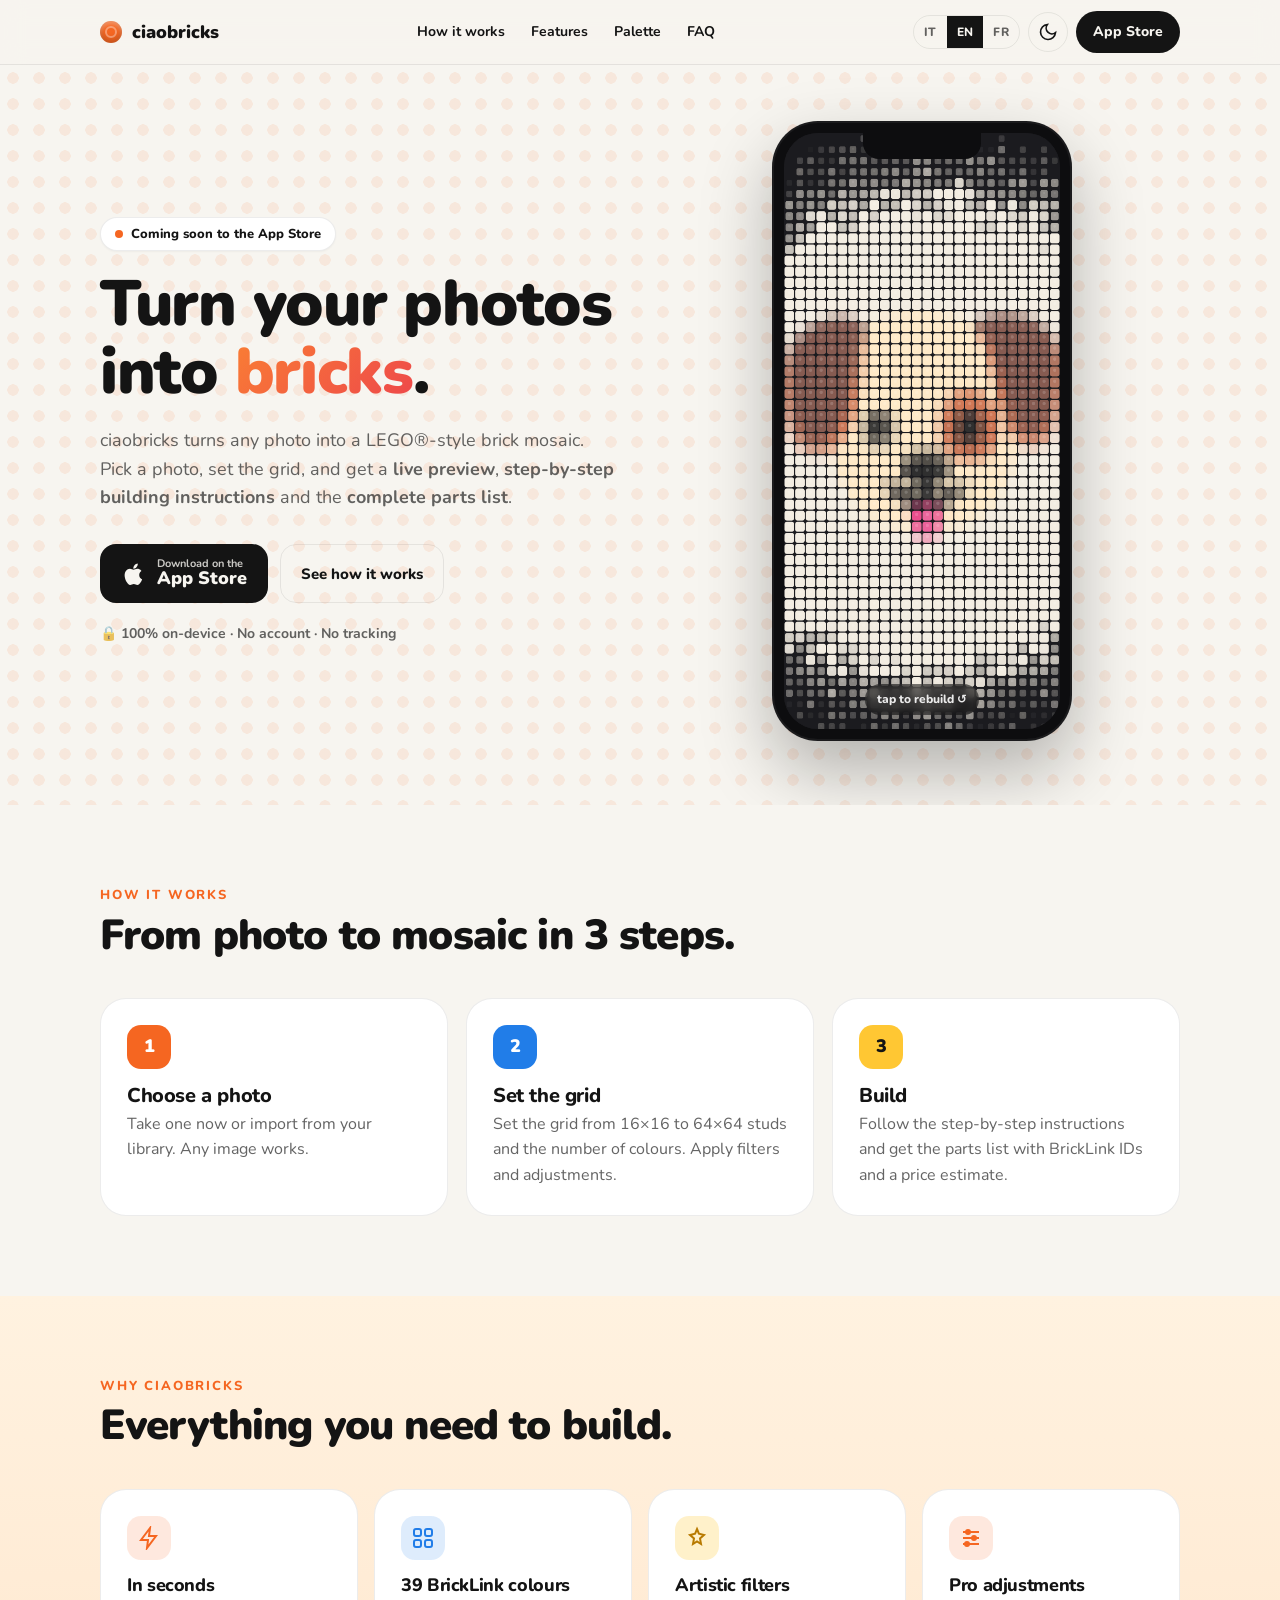
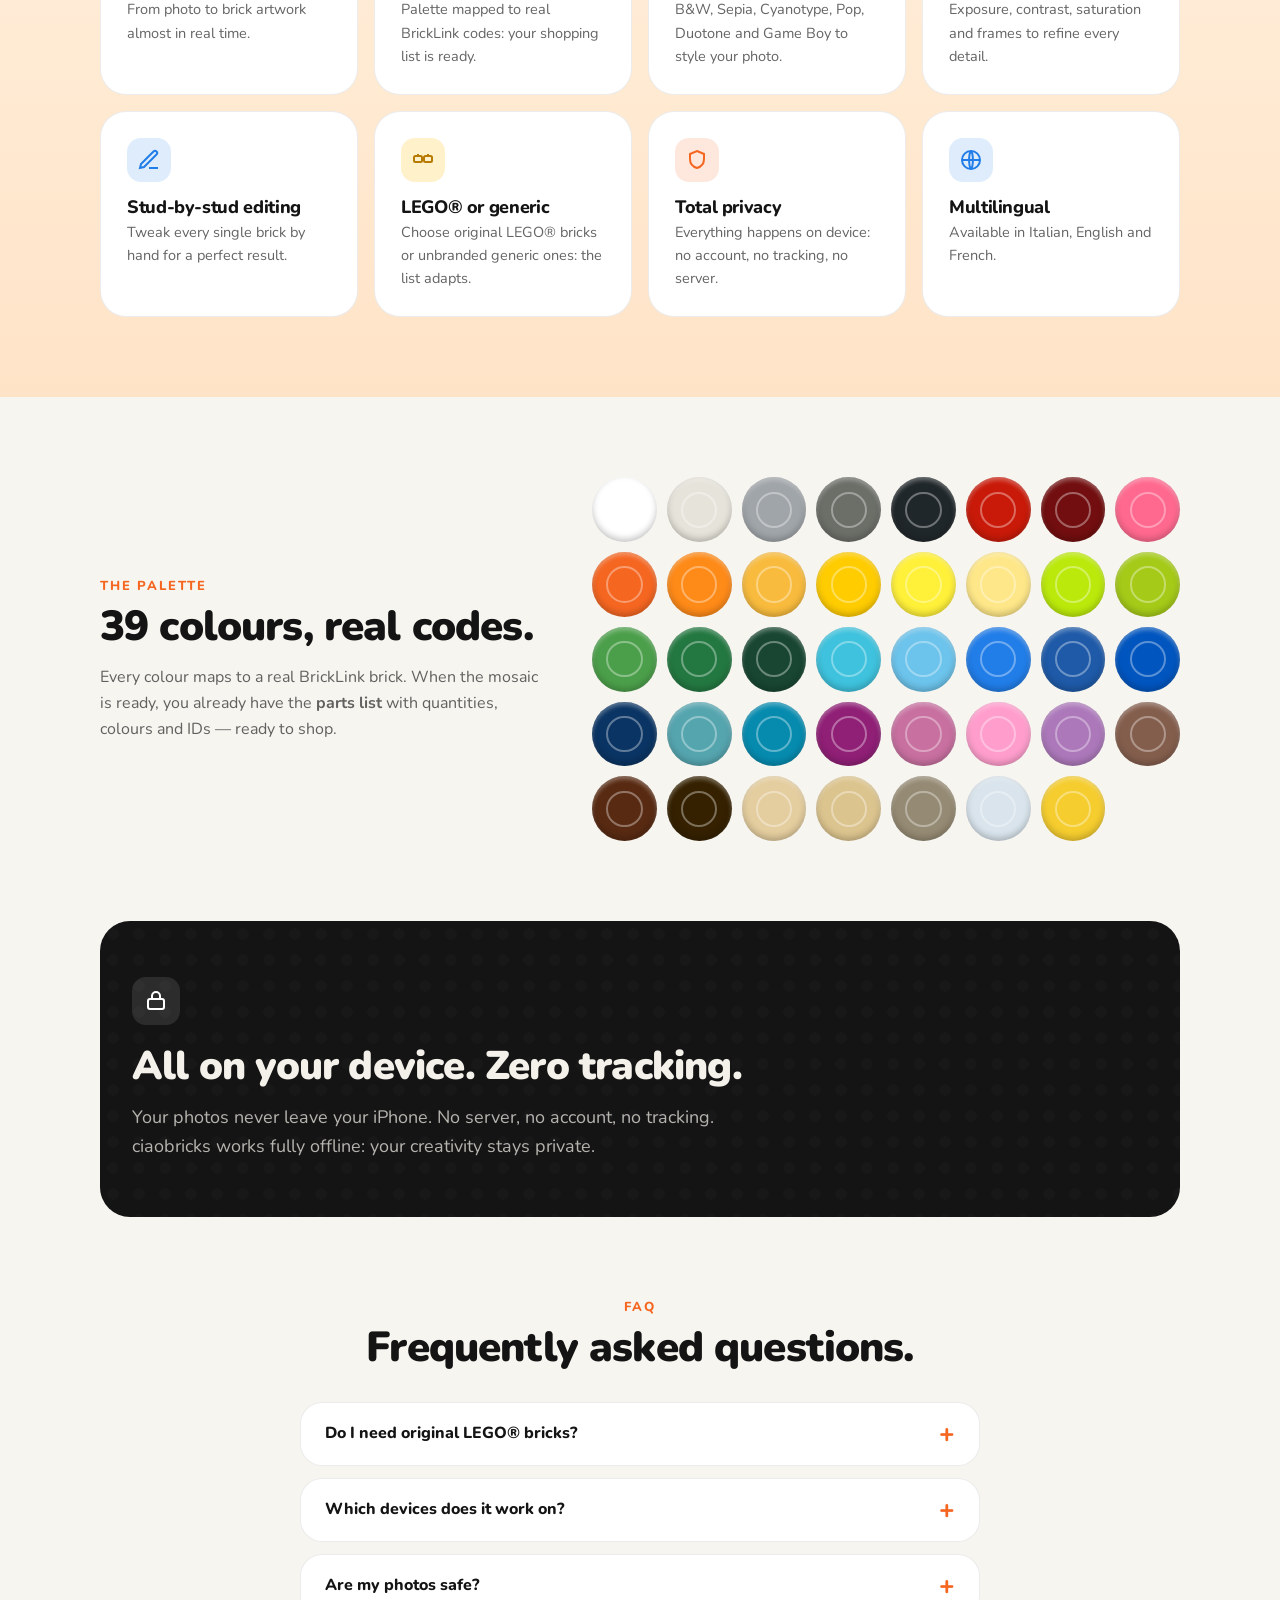
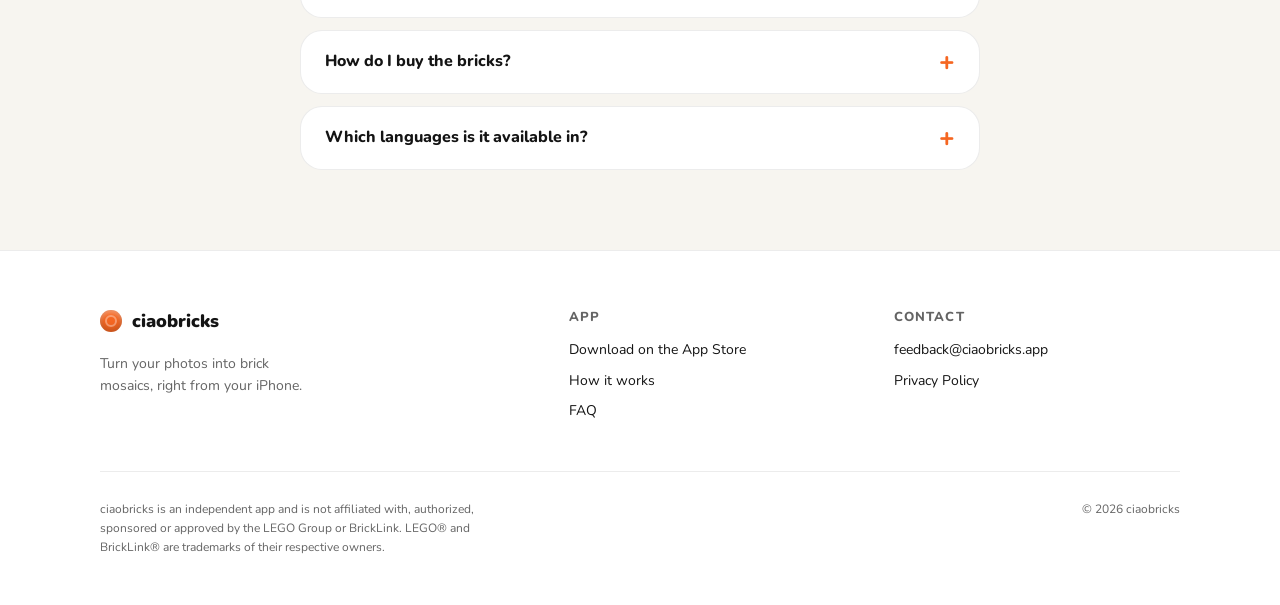
==== commit 075f9965: "Add IT/EN/FR language switcher to the landing Nav segmented control (IT/EN/FR) that swaps every stri" ====
--- a/ciaobricks-landing/index.html
+++ b/ciaobricks-landing/index.html
@@ -14,12 +14,19 @@
     <meta name="theme-color" content="#F56621" />
     <link rel="shortcut icon" href="assets/favicon.svg" type="image/svg+xml" />
 
-    <!-- Applica il tema prima del paint per evitare il flash -->
+    <!-- Applica tema + lingua prima del paint per evitare il flash -->
     <script>
       (function () {
         var s = localStorage.getItem("cb-theme");
         var dark = s ? s === "dark" : window.matchMedia("(prefers-color-scheme: dark)").matches;
         if (dark) document.documentElement.classList.add("dark");
+        var lang = localStorage.getItem("cb-lang");
+        if (!lang) {
+          var nav = (navigator.language || "it").slice(0, 2);
+          lang = ["it", "en", "fr"].indexOf(nav) >= 0 ? nav : "it";
+        }
+        document.documentElement.lang = lang;
+        window.__cbLang = lang;
       })();
     </script>
 
@@ -30,32 +37,15 @@
     <style>
       /* ═══════════════ DESIGN TOKENS ═══════════════ */
       :root {
-        --brick: #F56621;     /* accent primario */
-        --blue: #217DE8;      /* accent secondario */
-        --highlight: #FFC733; /* giallo highlight */
-        --cta: #FFCC00;       /* giallo CTA */
-        --hero-a: #FA8033;
-        --hero-b: #ED454C;
-
-        --bg: #F7F5F0;
-        --soft1: #FFF2E0;
-        --soft2: #FFE3C7;
-        --card: #ffffff;
-        --ink: #141414;
-        --muted: rgba(20, 20, 20, 0.66);
-        --line: rgba(20, 20, 20, 0.08);
-        --stud-hi: rgba(20,20,20,.14);
+        --brick: #F56621; --blue: #217DE8; --highlight: #FFC733; --cta: #FFCC00;
+        --hero-a: #FA8033; --hero-b: #ED454C;
+        --bg: #F7F5F0; --soft1: #FFF2E0; --soft2: #FFE3C7; --card: #ffffff;
+        --ink: #141414; --muted: rgba(20, 20, 20, 0.66); --line: rgba(20, 20, 20, 0.08);
         --maxw: 1120px;
       }
       html.dark {
-        --bg: #141414;
-        --soft1: #1c1c1e;
-        --soft2: #161616;
-        --card: #1e1e20;
-        --ink: #F4F1EA;
-        --muted: rgba(244, 241, 234, 0.66);
-        --line: rgba(255, 255, 255, 0.11);
-        --stud-hi: rgba(255,255,255,.12);
+        --bg: #141414; --soft1: #1c1c1e; --soft2: #161616; --card: #1e1e20;
+        --ink: #F4F1EA; --muted: rgba(244, 241, 234, 0.66); --line: rgba(255, 255, 255, 0.11);
       }
 
       /* ═══════════════ BASE ═══════════════ */
@@ -64,61 +54,43 @@
       @media (prefers-reduced-motion: reduce) { html { scroll-behavior: auto; } }
       body {
         font-family: 'Nunito', ui-rounded, system-ui, sans-serif;
-        background: var(--bg); color: var(--ink);
-        line-height: 1.6; -webkit-font-smoothing: antialiased;
-        transition: background .3s ease, color .3s ease;
+        background: var(--bg); color: var(--ink); line-height: 1.6;
+        -webkit-font-smoothing: antialiased; transition: background .3s ease, color .3s ease;
       }
       a { color: inherit; text-decoration: none; }
       img, canvas, svg { display: block; }
       .container { max-width: var(--maxw); margin: 0 auto; padding-left: 20px; padding-right: 20px; }
       section { scroll-margin-top: 80px; }
-
-      a:focus-visible, button:focus-visible, summary:focus-visible {
-        outline: 3px solid var(--blue); outline-offset: 2px; border-radius: 6px;
-      }
+      a:focus-visible, button:focus-visible, summary:focus-visible { outline: 3px solid var(--blue); outline-offset: 2px; border-radius: 6px; }
 
       /* ═══════════════ TIPOGRAFIA ═══════════════ */
       h1, h2, h3 { letter-spacing: -0.02em; line-height: 1.05; }
       .kicker { font-size: 13px; font-weight: 800; text-transform: uppercase; letter-spacing: .14em; color: var(--brick); }
       .h2 { font-size: clamp(28px, 4vw, 42px); font-weight: 900; margin-top: 8px; }
       .lead { color: var(--muted); }
-      .text-grad {
-        background: linear-gradient(135deg, var(--hero-a), var(--hero-b));
-        -webkit-background-clip: text; background-clip: text; color: transparent;
-      }
+      .text-grad { background: linear-gradient(135deg, var(--hero-a), var(--hero-b)); -webkit-background-clip: text; background-clip: text; color: transparent; }
 
       /* ═══════════════ STUDS ═══════════════ */
-      .stud {
-        position: relative; border-radius: 999px; aspect-ratio: 1;
-        box-shadow: inset 0 -3px 6px rgba(0,0,0,.22), inset 0 3px 4px rgba(255,255,255,.35);
-      }
-      .stud::after {
-        content: ""; position: absolute; inset: 22%;
-        border-radius: 999px; border: 2px solid rgba(255,255,255,.35);
-      }
-      .studs-bg {
-        position: absolute; inset: 0; pointer-events: none;
-        background-image: radial-gradient(circle at center, color-mix(in srgb, var(--brick) 16%, transparent) 30%, transparent 32%);
-        background-size: 26px 26px; opacity: .6;
-      }
-      html.dark .studs-bg {
-        background-image: radial-gradient(circle at center, rgba(255,255,255,.06) 30%, transparent 32%);
-      }
+      .stud { position: relative; border-radius: 999px; aspect-ratio: 1; box-shadow: inset 0 -3px 6px rgba(0,0,0,.22), inset 0 3px 4px rgba(255,255,255,.35); }
+      .stud::after { content: ""; position: absolute; inset: 22%; border-radius: 999px; border: 2px solid rgba(255,255,255,.35); }
+      .studs-bg { position: absolute; inset: 0; pointer-events: none; background-image: radial-gradient(circle at center, color-mix(in srgb, var(--brick) 16%, transparent) 30%, transparent 32%); background-size: 26px 26px; opacity: .6; }
+      html.dark .studs-bg { background-image: radial-gradient(circle at center, rgba(255,255,255,.06) 30%, transparent 32%); }
 
       /* ═══════════════ NAV ═══════════════ */
-      .nav {
-        position: sticky; top: 0; z-index: 50;
-        background: color-mix(in srgb, var(--bg) 82%, transparent);
-        backdrop-filter: saturate(180%) blur(12px);
-        border-bottom: 1px solid var(--line);
-      }
+      .nav { position: sticky; top: 0; z-index: 50; background: color-mix(in srgb, var(--bg) 82%, transparent); backdrop-filter: saturate(180%) blur(12px); border-bottom: 1px solid var(--line); }
       .nav-inner { height: 64px; display: flex; align-items: center; justify-content: space-between; gap: 16px; }
       .brand { display: inline-flex; align-items: center; gap: 10px; font-weight: 900; font-size: 18px; }
       .brand .stud { width: 22px; background: var(--brick); }
       .nav-links { display: flex; align-items: center; gap: 26px; font-size: 14px; font-weight: 700; }
       .nav-links a:hover { color: var(--brick); }
       .nav-right { display: flex; align-items: center; gap: 8px; }
-      @media (max-width: 800px) { .nav-links { display: none; } }
+      @media (max-width: 860px) { .nav-links { display: none; } }
+
+      /* Selettore lingua */
+      .lang-switch { display: inline-flex; border: 1px solid var(--line); border-radius: 999px; overflow: hidden; }
+      .lang-switch button { font-family: inherit; font-weight: 800; font-size: 12px; letter-spacing: .03em; padding: 8px 10px; background: transparent; color: var(--muted); border: none; cursor: pointer; transition: background .15s ease, color .15s ease; }
+      .lang-switch button:hover { color: var(--ink); }
+      .lang-switch button[aria-pressed="true"] { background: var(--ink); color: var(--bg); }
 
       /* ═══════════════ BOTTONI ═══════════════ */
       .btn { display: inline-flex; align-items: center; gap: 10px; font-family: inherit; font-weight: 800; font-size: 15px; border: 1px solid transparent; border-radius: 16px; padding: 13px 20px; cursor: pointer; transition: transform .15s ease, box-shadow .15s ease, background .15s ease, opacity .15s ease; }
@@ -129,7 +101,6 @@
       .btn-sm { padding: 9px 16px; border-radius: 999px; font-size: 14px; }
       .icon-btn { width: 40px; height: 40px; display: grid; place-items: center; border-radius: 999px; border: 1px solid var(--line); background: transparent; color: var(--ink); cursor: pointer; }
       .icon-btn:hover { background: var(--card); }
-      .appstore { align-items: center; }
       .appstore .as-sub { display: block; font-size: 11px; font-weight: 700; opacity: .8; line-height: 1; }
       .appstore .as-big { display: block; font-size: 18px; font-weight: 900; line-height: 1.1; }
 
@@ -144,7 +115,6 @@
       .hero-actions { margin-top: 32px; display: flex; flex-wrap: wrap; gap: 12px; }
       .hero-note { margin-top: 20px; font-size: 14px; font-weight: 700; color: var(--muted); }
 
-      /* iPhone mockup */
       .phone-wrap { display: flex; justify-content: center; }
       .phone { position: relative; width: 300px; aspect-ratio: 300/620; background: #0d0d0f; border-radius: 46px; padding: 12px; box-shadow: 0 30px 70px rgba(0,0,0,.28), inset 0 0 0 2px rgba(255,255,255,.06); }
       .phone-notch { position: absolute; top: 12px; left: 50%; transform: translateX(-50%); width: 118px; height: 26px; background: #0d0d0f; border-radius: 0 0 16px 16px; z-index: 3; }
@@ -154,7 +124,6 @@
       /* ═══════════════ SEZIONI ═══════════════ */
       .section { padding: 80px 0; }
       .card { background: var(--card); border: 1px solid var(--line); border-radius: 26px; padding: 26px; }
-
       .steps { margin-top: 40px; display: grid; grid-template-columns: repeat(3, 1fr); gap: 18px; list-style: none; }
       .step-num { display: grid; place-items: center; width: 44px; height: 44px; border-radius: 14px; font-weight: 900; font-size: 18px; }
       .step h3 { font-size: 20px; font-weight: 800; margin-top: 16px; }
@@ -170,19 +139,16 @@
       .i-blue { background: color-mix(in srgb, var(--blue) 15%, transparent); color: var(--blue); }
       .i-yellow { background: color-mix(in srgb, var(--highlight) 26%, transparent); color: #B87A00; }
 
-      /* Palette */
       .palette-row { display: grid; grid-template-columns: 1fr 1.3fr; gap: 40px; align-items: center; }
       .palette-grid { display: grid; grid-template-columns: repeat(8, 1fr); gap: 10px; }
       .palette-grid .stud { width: 100%; }
 
-      /* Privacy */
       .privacy { position: relative; overflow: hidden; border-radius: 30px; background: #141414; color: #F4F1EA; padding: 56px 32px; }
       .privacy .studs-bg { opacity: .28; background-image: radial-gradient(circle at center, rgba(255,255,255,.06) 30%, transparent 32%); }
       .privacy .ficon { width: 48px; height: 48px; display: grid; place-items: center; border-radius: 14px; background: rgba(255,255,255,.1); color: #fff; }
       .privacy h2 { font-size: clamp(28px, 4vw, 40px); font-weight: 900; margin-top: 20px; }
       .privacy p { color: rgba(244,241,234,.72); font-size: 18px; margin-top: 16px; max-width: 40em; }
 
-      /* FAQ */
       .faq { max-width: 720px; margin: 0 auto; }
       .faq details { background: var(--card); border: 1px solid var(--line); border-radius: 22px; padding: 2px 24px; margin-top: 12px; }
       .faq summary { display: flex; align-items: center; justify-content: space-between; gap: 16px; cursor: pointer; list-style: none; padding: 16px 0; font-weight: 800; }
@@ -191,7 +157,6 @@
       .faq details[open] summary .plus { transform: rotate(45deg); }
       .faq details p { color: var(--muted); padding-bottom: 20px; }
 
-      /* Footer */
       .footer { background: var(--card); border-top: 1px solid var(--line); }
       .footer-grid { display: grid; grid-template-columns: 1.5fr 1fr 1fr; gap: 40px; padding: 56px 0 0; }
       .footer h4 { font-size: 13px; font-weight: 800; text-transform: uppercase; letter-spacing: .08em; color: var(--muted); }
@@ -227,20 +192,22 @@
           <span class="stud" aria-hidden="true"></span> ciaobricks
         </a>
         <nav class="nav-links" aria-label="Principale">
-          <a href="#come-funziona">Come funziona</a>
-          <a href="#funzioni">Funzioni</a>
-          <a href="#palette">Palette</a>
-          <a href="#faq">FAQ</a>
+          <a href="#come-funziona" data-i18n="nav_how">Come funziona</a>
+          <a href="#funzioni" data-i18n="nav_features">Funzioni</a>
+          <a href="#palette" data-i18n="nav_palette">Palette</a>
+          <a href="#faq" data-i18n="nav_faq">FAQ</a>
         </nav>
         <div class="nav-right">
+          <div class="lang-switch" role="group" aria-label="Lingua / Language / Langue">
+            <button type="button" data-lang="it" aria-pressed="true">IT</button>
+            <button type="button" data-lang="en" aria-pressed="false">EN</button>
+            <button type="button" data-lang="fr" aria-pressed="false">FR</button>
+          </div>
           <button id="theme-toggle" class="icon-btn" aria-label="Cambia tema chiaro/scuro">
             <svg width="20" height="20" viewBox="0 0 24 24" fill="none" stroke="currentColor" stroke-width="2" class="ico-sun" aria-hidden="true"><circle cx="12" cy="12" r="4"/><path d="M12 2v2M12 20v2M4.9 4.9l1.4 1.4M17.7 17.7l1.4 1.4M2 12h2M20 12h2M4.9 19.1l1.4-1.4M17.7 6.3l1.4-1.4"/></svg>
             <svg width="20" height="20" viewBox="0 0 24 24" fill="none" stroke="currentColor" stroke-width="2" class="ico-moon" aria-hidden="true"><path d="M21 12.8A9 9 0 1 1 11.2 3a7 7 0 0 0 9.8 9.8z"/></svg>
           </button>
-          <a href="#scarica" class="btn btn-dark btn-sm appstore-sm">
-            <svg width="16" height="16" viewBox="0 0 16 16" fill="currentColor" aria-hidden="true"><path d="M11.2 8.5c0-1.6 1.3-2.4 1.4-2.4-.8-1.1-2-1.3-2.4-1.3-1-.1-2 .6-2.5.6-.5 0-1.3-.6-2.2-.6-1.1 0-2.2.7-2.7 1.7-1.2 2-.3 5 .8 6.6.6.8 1.2 1.7 2.1 1.6.8 0 1.2-.5 2.2-.5 1 0 1.3.5 2.2.5.9 0 1.5-.8 2-1.6.7-.9.9-1.8.9-1.9-.1 0-1.8-.7-1.8-2.8zM9.6 3.7c.5-.6.8-1.4.7-2.2-.7 0-1.5.5-2 1.1-.4.5-.8 1.3-.7 2.1.8.1 1.6-.4 2-1z"/></svg>
-            App Store
-          </a>
+          <a href="#scarica" class="btn btn-dark btn-sm appstore-sm" data-i18n="nav_appstore">App Store</a>
         </div>
       </div>
     </header>
@@ -251,9 +218,9 @@
         <div class="studs-bg" aria-hidden="true"></div>
         <div class="container hero-inner">
           <div>
-            <span class="badge"><span class="dot"></span> Presto su App Store</span>
-            <h1>Trasforma le tue foto<br />in <span class="text-grad">mattoncini</span>.</h1>
-            <p class="lead">
+            <span class="badge"><span class="dot"></span> <span data-i18n="hero_badge">Presto su App Store</span></span>
+            <h1 data-i18n-html="hero_h1">Trasforma le tue foto<br />in <span class="text-grad">mattoncini</span>.</h1>
+            <p class="lead" data-i18n-html="hero_lead">
               ciaobricks trasforma qualsiasi foto in un mosaico di mattoncini in
               stile LEGO®. Scegli la foto, imposta la griglia e ottieni
               <strong>anteprima live</strong>, <strong>istruzioni di montaggio</strong>
@@ -262,18 +229,18 @@
             <div id="scarica" class="hero-actions">
               <a href="#" class="btn btn-dark appstore">
                 <svg width="26" height="26" viewBox="0 0 16 16" fill="currentColor" aria-hidden="true"><path d="M11.2 8.5c0-1.6 1.3-2.4 1.4-2.4-.8-1.1-2-1.3-2.4-1.3-1-.1-2 .6-2.5.6-.5 0-1.3-.6-2.2-.6-1.1 0-2.2.7-2.7 1.7-1.2 2-.3 5 .8 6.6.6.8 1.2 1.7 2.1 1.6.8 0 1.2-.5 2.2-.5 1 0 1.3.5 2.2.5.9 0 1.5-.8 2-1.6.7-.9.9-1.8.9-1.9-.1 0-1.8-.7-1.8-2.8zM9.6 3.7c.5-.6.8-1.4.7-2.2-.7 0-1.5.5-2 1.1-.4.5-.8 1.3-.7 2.1.8.1 1.6-.4 2-1z"/></svg>
-                <span style="text-align:left"><span class="as-sub">Scarica su</span><span class="as-big">App Store</span></span>
+                <span style="text-align:left"><span class="as-sub" data-i18n="hero_as_sub">Scarica su</span><span class="as-big">App Store</span></span>
               </a>
-              <a href="#come-funziona" class="btn btn-ghost">Scopri come funziona</a>
-            </div>
-            <p class="hero-note">🔒 100% on-device · Nessun account · Nessun tracking</p>
+              <a href="#come-funziona" class="btn btn-ghost" data-i18n="hero_btn_how">Scopri come funziona</a>
+            </div>
+            <p class="hero-note" data-i18n="hero_note">🔒 100% on-device · Nessun account · Nessun tracking</p>
           </div>
 
           <div class="phone-wrap">
             <div class="phone">
               <div class="phone-notch"></div>
-              <canvas id="mosaic" width="600" height="1240" role="img" aria-label="Anteprima di una foto trasformata in mosaico di mattoncini. Tocca per rigenerare."></canvas>
-              <div class="phone-cap">tocca per rigenerare ↺</div>
+              <canvas id="mosaic" width="600" height="1240" role="img" aria-label="Anteprima di una foto trasformata in mosaico di mattoncini."></canvas>
+              <div class="phone-cap" data-i18n="phone_cap">tocca per rigenerare ↺</div>
             </div>
           </div>
         </div>
@@ -282,23 +249,23 @@
       <!-- ═══════════════ COME FUNZIONA ═══════════════ -->
       <section id="come-funziona" class="section">
         <div class="container">
-          <p class="kicker">Come funziona</p>
-          <h2 class="h2">Da foto a mosaico in 3 passi.</h2>
+          <p class="kicker" data-i18n="how_kicker">Come funziona</p>
+          <h2 class="h2" data-i18n="how_title">Da foto a mosaico in 3 passi.</h2>
           <ol class="steps">
             <li class="card step">
               <span class="step-num" style="background:var(--brick);color:#fff">1</span>
-              <h3>Scegli una foto</h3>
-              <p>Scatta al momento o importa dalla libreria. Qualsiasi immagine va bene.</p>
+              <h3 data-i18n="step1_t">Scegli una foto</h3>
+              <p data-i18n="step1_d">Scatta al momento o importa dalla libreria. Qualsiasi immagine va bene.</p>
             </li>
             <li class="card step">
               <span class="step-num" style="background:var(--blue);color:#fff">2</span>
-              <h3>Regola la griglia</h3>
-              <p>Imposta la griglia da 16×16 a 64×64 studs e il numero di colori. Applica filtri e ritocchi.</p>
+              <h3 data-i18n="step2_t">Regola la griglia</h3>
+              <p data-i18n="step2_d">Imposta la griglia da 16×16 a 64×64 studs e il numero di colori. Applica filtri e ritocchi.</p>
             </li>
             <li class="card step">
               <span class="step-num" style="background:var(--highlight);color:#141414">3</span>
-              <h3>Costruisci</h3>
-              <p>Segui le istruzioni passo-passo e ottieni la lista pezzi con ID BrickLink e stima di prezzo.</p>
+              <h3 data-i18n="step3_t">Costruisci</h3>
+              <p data-i18n="step3_d">Segui le istruzioni passo-passo e ottieni la lista pezzi con ID BrickLink e stima di prezzo.</p>
             </li>
           </ol>
         </div>
@@ -307,40 +274,40 @@
       <!-- ═══════════════ FUNZIONI ═══════════════ -->
       <section id="funzioni" class="section alt">
         <div class="container">
-          <p class="kicker">Perché ciaobricks</p>
-          <h2 class="h2">Tutto quello che ti serve per costruire.</h2>
+          <p class="kicker" data-i18n="feat_kicker">Perché ciaobricks</p>
+          <h2 class="h2" data-i18n="feat_title">Tutto quello che ti serve per costruire.</h2>
           <div class="features">
             <div class="card feature">
               <div class="ficon i-brick" aria-hidden="true"><svg viewBox="0 0 24 24" fill="none" stroke="currentColor" stroke-width="2"><path d="M13 2 4 14h7l-1 8 9-12h-7l1-8z"/></svg></div>
-              <h3>In pochi secondi</h3><p>Da foto a opera d'arte in mattoncini quasi in tempo reale.</p>
+              <h3 data-i18n="f1_t">In pochi secondi</h3><p data-i18n="f1_d">Da foto a opera d'arte in mattoncini quasi in tempo reale.</p>
             </div>
             <div class="card feature">
               <div class="ficon i-blue" aria-hidden="true"><svg viewBox="0 0 24 24" fill="none" stroke="currentColor" stroke-width="2"><rect x="3" y="3" width="7" height="7" rx="2"/><rect x="14" y="3" width="7" height="7" rx="2"/><rect x="3" y="14" width="7" height="7" rx="2"/><rect x="14" y="14" width="7" height="7" rx="2"/></svg></div>
-              <h3>39 colori BrickLink</h3><p>Palette mappata su codici BrickLink reali: la tua shopping list è già pronta.</p>
+              <h3 data-i18n="f2_t">39 colori BrickLink</h3><p data-i18n="f2_d">Palette mappata su codici BrickLink reali: la tua shopping list è già pronta.</p>
             </div>
             <div class="card feature">
               <div class="ficon i-yellow" aria-hidden="true"><svg viewBox="0 0 24 24" fill="none" stroke="currentColor" stroke-width="2"><path d="m12 3 1.9 4.6L19 9l-4 3.4L16 18l-4-2.6L8 18l1-5.6L5 9l5.1-1.4L12 3z"/></svg></div>
-              <h3>Filtri artistici</h3><p>B&amp;N, Seppia, Cyanotype, Pop, Duotone e Game Boy per dare stile alla foto.</p>
+              <h3 data-i18n="f3_t">Filtri artistici</h3><p data-i18n="f3_d">B&amp;N, Seppia, Cyanotype, Pop, Duotone e Game Boy per dare stile alla foto.</p>
             </div>
             <div class="card feature">
               <div class="ficon i-brick" aria-hidden="true"><svg viewBox="0 0 24 24" fill="none" stroke="currentColor" stroke-width="2"><path d="M4 6h16M4 12h16M4 18h16"/><circle cx="9" cy="6" r="2" fill="currentColor"/><circle cx="15" cy="12" r="2" fill="currentColor"/><circle cx="8" cy="18" r="2" fill="currentColor"/></svg></div>
-              <h3>Regolazioni pro</h3><p>Esposizione, contrasto, saturazione e cornici per rifinire ogni dettaglio.</p>
+              <h3 data-i18n="f4_t">Regolazioni pro</h3><p data-i18n="f4_d">Esposizione, contrasto, saturazione e cornici per rifinire ogni dettaglio.</p>
             </div>
             <div class="card feature">
               <div class="ficon i-blue" aria-hidden="true"><svg viewBox="0 0 24 24" fill="none" stroke="currentColor" stroke-width="2"><path d="M12 20h9"/><path d="M16.5 3.5a2.1 2.1 0 0 1 3 3L7 19l-4 1 1-4 12.5-12.5z"/></svg></div>
-              <h3>Ritocco stud-per-stud</h3><p>Intervieni a mano su ogni singolo mattoncino per un risultato perfetto.</p>
+              <h3 data-i18n="f5_t">Ritocco stud-per-stud</h3><p data-i18n="f5_d">Intervieni a mano su ogni singolo mattoncino per un risultato perfetto.</p>
             </div>
             <div class="card feature">
               <div class="ficon i-yellow" aria-hidden="true"><svg viewBox="0 0 24 24" fill="none" stroke="currentColor" stroke-width="2"><rect x="3" y="8" width="8" height="6" rx="1.5"/><rect x="13" y="8" width="8" height="6" rx="1.5"/><path d="M7 8V6M17 8V6"/></svg></div>
-              <h3>LEGO® o generici</h3><p>Scegli mattoncini LEGO® originali oppure generici senza marca: la lista si adatta.</p>
+              <h3 data-i18n="f6_t">LEGO® o generici</h3><p data-i18n="f6_d">Scegli mattoncini LEGO® originali oppure generici senza marca: la lista si adatta.</p>
             </div>
             <div class="card feature">
               <div class="ficon i-brick" aria-hidden="true"><svg viewBox="0 0 24 24" fill="none" stroke="currentColor" stroke-width="2"><path d="M12 3l7 3v5c0 5-3.5 8-7 9-3.5-1-7-4-7-9V6l7-3z"/></svg></div>
-              <h3>Privacy totale</h3><p>Tutto avviene sul dispositivo: nessun account, nessun tracking, nessun server.</p>
+              <h3 data-i18n="f7_t">Privacy totale</h3><p data-i18n="f7_d">Tutto avviene sul dispositivo: nessun account, nessun tracking, nessun server.</p>
             </div>
             <div class="card feature">
               <div class="ficon i-blue" aria-hidden="true"><svg viewBox="0 0 24 24" fill="none" stroke="currentColor" stroke-width="2"><circle cx="12" cy="12" r="9"/><path d="M3 12h18M12 3c2.5 2.7 2.5 15.3 0 18M12 3c-2.5 2.7-2.5 15.3 0 18"/></svg></div>
-              <h3>Multilingua</h3><p>Disponibile in Italiano, Inglese e Francese.</p>
+              <h3 data-i18n="f8_t">Multilingua</h3><p data-i18n="f8_d">Disponibile in Italiano, Inglese e Francese.</p>
             </div>
           </div>
         </div>
@@ -350,9 +317,9 @@
       <section id="palette" class="section">
         <div class="container palette-row">
           <div>
-            <p class="kicker">La palette</p>
-            <h2 class="h2">39 colori, codici reali.</h2>
-            <p class="lead" style="margin-top:16px">
+            <p class="kicker" data-i18n="pal_kicker">La palette</p>
+            <h2 class="h2" data-i18n="pal_title">39 colori, codici reali.</h2>
+            <p class="lead" style="margin-top:16px" data-i18n-html="pal_desc">
               Ogni colore è mappato su un mattoncino BrickLink reale. Quando il
               mosaico è pronto, hai già la <strong>lista pezzi</strong> con
               quantità, colori e ID — pronta per lo shopping.
@@ -370,8 +337,8 @@
           <div class="studs-bg" aria-hidden="true"></div>
           <div style="position:relative;max-width:640px">
             <div class="ficon" aria-hidden="true"><svg width="24" height="24" viewBox="0 0 24 24" fill="none" stroke="currentColor" stroke-width="2"><rect x="4" y="10" width="16" height="10" rx="2"/><path d="M8 10V7a4 4 0 0 1 8 0v3"/></svg></div>
-            <h2>Tutto sul tuo dispositivo. Zero tracking.</h2>
-            <p>Le tue foto non lasciano mai l'iPhone. Nessun server, nessun account, nessun tracciamento. ciaobricks funziona completamente offline: la tua creatività resta privata.</p>
+            <h2 data-i18n="priv_title">Tutto sul tuo dispositivo. Zero tracking.</h2>
+            <p data-i18n="priv_desc">Le tue foto non lasciano mai l'iPhone. Nessun server, nessun account, nessun tracciamento. ciaobricks funziona completamente offline: la tua creatività resta privata.</p>
           </div>
         </div>
       </section>
@@ -379,28 +346,28 @@
       <!-- ═══════════════ FAQ ═══════════════ -->
       <section id="faq" class="section" style="padding-top:0">
         <div class="container faq">
-          <p class="kicker" style="text-align:center">FAQ</p>
-          <h2 class="h2" style="text-align:center">Domande frequenti.</h2>
+          <p class="kicker" style="text-align:center" data-i18n="faq_kicker">FAQ</p>
+          <h2 class="h2" style="text-align:center" data-i18n="faq_title">Domande frequenti.</h2>
           <div style="margin-top:32px">
             <details>
-              <summary>Servono mattoncini LEGO® originali? <span class="plus" aria-hidden="true">+</span></summary>
-              <p>No. Puoi scegliere mattoncini LEGO® originali oppure generici/senza marca: la lista pezzi si adatta automaticamente alla tua scelta.</p>
+              <summary><span data-i18n="q1">Servono mattoncini LEGO® originali?</span> <span class="plus" aria-hidden="true">+</span></summary>
+              <p data-i18n="a1">No. Puoi scegliere mattoncini LEGO® originali oppure generici/senza marca: la lista pezzi si adatta automaticamente alla tua scelta.</p>
             </details>
             <details>
-              <summary>Su quali dispositivi funziona? <span class="plus" aria-hidden="true">+</span></summary>
-              <p>ciaobricks è un'app nativa per iPhone e iPad con una versione recente di iOS/iPadOS.</p>
+              <summary><span data-i18n="q2">Su quali dispositivi funziona?</span> <span class="plus" aria-hidden="true">+</span></summary>
+              <p data-i18n="a2">ciaobricks è un'app nativa per iPhone e iPad con una versione recente di iOS/iPadOS.</p>
             </details>
             <details>
-              <summary>Le mie foto sono al sicuro? <span class="plus" aria-hidden="true">+</span></summary>
-              <p>Sì. Tutta l'elaborazione avviene sul tuo dispositivo: nessun caricamento su server, nessun account e nessun tracciamento.</p>
+              <summary><span data-i18n="q3">Le mie foto sono al sicuro?</span> <span class="plus" aria-hidden="true">+</span></summary>
+              <p data-i18n="a3">Sì. Tutta l'elaborazione avviene sul tuo dispositivo: nessun caricamento su server, nessun account e nessun tracciamento.</p>
             </details>
             <details>
-              <summary>Come faccio a comprare i mattoncini? <span class="plus" aria-hidden="true">+</span></summary>
-              <p>L'app genera la lista completa dei pezzi con quantità, colori e ID BrickLink, più una stima di prezzo: hai già tutto per ordinarli.</p>
+              <summary><span data-i18n="q4">Come faccio a comprare i mattoncini?</span> <span class="plus" aria-hidden="true">+</span></summary>
+              <p data-i18n="a4">L'app genera la lista completa dei pezzi con quantità, colori e ID BrickLink, più una stima di prezzo: hai già tutto per ordinarli.</p>
             </details>
             <details>
-              <summary>In quali lingue è disponibile? <span class="plus" aria-hidden="true">+</span></summary>
-              <p>Italiano, Inglese e Francese.</p>
+              <summary><span data-i18n="q5">In quali lingue è disponibile?</span> <span class="plus" aria-hidden="true">+</span></summary>
+              <p data-i18n="a5">Italiano, Inglese e Francese.</p>
             </details>
           </div>
         </div>
@@ -413,26 +380,26 @@
         <div class="footer-grid">
           <div>
             <span class="brand"><span class="stud" aria-hidden="true"></span> ciaobricks</span>
-            <p class="tagline">Trasforma le tue foto in mosaici di mattoncini, direttamente dal tuo iPhone.</p>
+            <p class="tagline" data-i18n="foot_tagline">Trasforma le tue foto in mosaici di mattoncini, direttamente dal tuo iPhone.</p>
           </div>
           <div>
-            <h4>App</h4>
+            <h4 data-i18n="foot_app">App</h4>
             <ul>
-              <li><a href="#">Scarica su App Store</a></li>
-              <li><a href="#come-funziona">Come funziona</a></li>
-              <li><a href="#faq">FAQ</a></li>
+              <li><a href="#" data-i18n="foot_dl">Scarica su App Store</a></li>
+              <li><a href="#come-funziona" data-i18n="nav_how">Come funziona</a></li>
+              <li><a href="#faq" data-i18n="nav_faq">FAQ</a></li>
             </ul>
           </div>
           <div>
-            <h4>Contatti</h4>
+            <h4 data-i18n="foot_contact">Contatti</h4>
             <ul>
               <li><a href="mailto:feedback@ciaobricks.app">feedback@ciaobricks.app</a></li>
-              <li><a href="#">Privacy Policy</a></li>
+              <li><a href="#" data-i18n="foot_privacy">Privacy Policy</a></li>
             </ul>
           </div>
         </div>
         <div class="legal">
-          <p>ciaobricks è un'app indipendente e non è affiliata, autorizzata, sponsorizzata né approvata dal Gruppo LEGO o da BrickLink. LEGO® e BrickLink® sono marchi dei rispettivi proprietari.</p>
+          <p data-i18n="disclaimer">ciaobricks è un'app indipendente e non è affiliata, autorizzata, sponsorizzata né approvata dal Gruppo LEGO o da BrickLink. LEGO® e BrickLink® sono marchi dei rispettivi proprietari.</p>
           <p>© <span id="year"></span> ciaobricks</p>
         </div>
       </div>
@@ -442,7 +409,139 @@
       (function () {
         "use strict";
 
-        /* ── Toggle tema ── */
+        /* ═══════════════ TRADUZIONI ═══════════════ */
+        var I18N = {
+          it: {
+            nav_how: "Come funziona", nav_features: "Funzioni", nav_palette: "Palette", nav_faq: "FAQ", nav_appstore: "App Store",
+            hero_badge: "Presto su App Store",
+            hero_h1: "Trasforma le tue foto<br />in <span class=\"text-grad\">mattoncini</span>.",
+            hero_lead: "ciaobricks trasforma qualsiasi foto in un mosaico di mattoncini in stile LEGO®. Scegli la foto, imposta la griglia e ottieni <strong>anteprima live</strong>, <strong>istruzioni di montaggio</strong> e la <strong>lista completa dei pezzi</strong>.",
+            hero_as_sub: "Scarica su", hero_btn_how: "Scopri come funziona",
+            hero_note: "🔒 100% on-device · Nessun account · Nessun tracking",
+            phone_cap: "tocca per rigenerare ↺",
+            how_kicker: "Come funziona", how_title: "Da foto a mosaico in 3 passi.",
+            step1_t: "Scegli una foto", step1_d: "Scatta al momento o importa dalla libreria. Qualsiasi immagine va bene.",
+            step2_t: "Regola la griglia", step2_d: "Imposta la griglia da 16×16 a 64×64 studs e il numero di colori. Applica filtri e ritocchi.",
+            step3_t: "Costruisci", step3_d: "Segui le istruzioni passo-passo e ottieni la lista pezzi con ID BrickLink e stima di prezzo.",
+            feat_kicker: "Perché ciaobricks", feat_title: "Tutto quello che ti serve per costruire.",
+            f1_t: "In pochi secondi", f1_d: "Da foto a opera d'arte in mattoncini quasi in tempo reale.",
+            f2_t: "39 colori BrickLink", f2_d: "Palette mappata su codici BrickLink reali: la tua shopping list è già pronta.",
+            f3_t: "Filtri artistici", f3_d: "B&N, Seppia, Cyanotype, Pop, Duotone e Game Boy per dare stile alla foto.",
+            f4_t: "Regolazioni pro", f4_d: "Esposizione, contrasto, saturazione e cornici per rifinire ogni dettaglio.",
+            f5_t: "Ritocco stud-per-stud", f5_d: "Intervieni a mano su ogni singolo mattoncino per un risultato perfetto.",
+            f6_t: "LEGO® o generici", f6_d: "Scegli mattoncini LEGO® originali oppure generici senza marca: la lista si adatta.",
+            f7_t: "Privacy totale", f7_d: "Tutto avviene sul dispositivo: nessun account, nessun tracking, nessun server.",
+            f8_t: "Multilingua", f8_d: "Disponibile in Italiano, Inglese e Francese.",
+            pal_kicker: "La palette", pal_title: "39 colori, codici reali.",
+            pal_desc: "Ogni colore è mappato su un mattoncino BrickLink reale. Quando il mosaico è pronto, hai già la <strong>lista pezzi</strong> con quantità, colori e ID — pronta per lo shopping.",
+            priv_title: "Tutto sul tuo dispositivo. Zero tracking.",
+            priv_desc: "Le tue foto non lasciano mai l'iPhone. Nessun server, nessun account, nessun tracciamento. ciaobricks funziona completamente offline: la tua creatività resta privata.",
+            faq_kicker: "FAQ", faq_title: "Domande frequenti.",
+            q1: "Servono mattoncini LEGO® originali?", a1: "No. Puoi scegliere mattoncini LEGO® originali oppure generici/senza marca: la lista pezzi si adatta automaticamente alla tua scelta.",
+            q2: "Su quali dispositivi funziona?", a2: "ciaobricks è un'app nativa per iPhone e iPad con una versione recente di iOS/iPadOS.",
+            q3: "Le mie foto sono al sicuro?", a3: "Sì. Tutta l'elaborazione avviene sul tuo dispositivo: nessun caricamento su server, nessun account e nessun tracciamento.",
+            q4: "Come faccio a comprare i mattoncini?", a4: "L'app genera la lista completa dei pezzi con quantità, colori e ID BrickLink, più una stima di prezzo: hai già tutto per ordinarli.",
+            q5: "In quali lingue è disponibile?", a5: "Italiano, Inglese e Francese.",
+            foot_tagline: "Trasforma le tue foto in mosaici di mattoncini, direttamente dal tuo iPhone.",
+            foot_app: "App", foot_dl: "Scarica su App Store", foot_contact: "Contatti", foot_privacy: "Privacy Policy",
+            disclaimer: "ciaobricks è un'app indipendente e non è affiliata, autorizzata, sponsorizzata né approvata dal Gruppo LEGO o da BrickLink. LEGO® e BrickLink® sono marchi dei rispettivi proprietari.",
+          },
+          en: {
+            nav_how: "How it works", nav_features: "Features", nav_palette: "Palette", nav_faq: "FAQ", nav_appstore: "App Store",
+            hero_badge: "Coming soon to the App Store",
+            hero_h1: "Turn your photos<br />into <span class=\"text-grad\">bricks</span>.",
+            hero_lead: "ciaobricks turns any photo into a LEGO®-style brick mosaic. Pick a photo, set the grid, and get a <strong>live preview</strong>, <strong>step-by-step building instructions</strong> and the <strong>complete parts list</strong>.",
+            hero_as_sub: "Download on the", hero_btn_how: "See how it works",
+            hero_note: "🔒 100% on-device · No account · No tracking",
+            phone_cap: "tap to rebuild ↺",
+            how_kicker: "How it works", how_title: "From photo to mosaic in 3 steps.",
+            step1_t: "Choose a photo", step1_d: "Take one now or import from your library. Any image works.",
+            step2_t: "Set the grid", step2_d: "Set the grid from 16×16 to 64×64 studs and the number of colours. Apply filters and adjustments.",
+            step3_t: "Build", step3_d: "Follow the step-by-step instructions and get the parts list with BrickLink IDs and a price estimate.",
+            feat_kicker: "Why ciaobricks", feat_title: "Everything you need to build.",
+            f1_t: "In seconds", f1_d: "From photo to brick artwork almost in real time.",
+            f2_t: "39 BrickLink colours", f2_d: "Palette mapped to real BrickLink codes: your shopping list is ready.",
+            f3_t: "Artistic filters", f3_d: "B&W, Sepia, Cyanotype, Pop, Duotone and Game Boy to style your photo.",
+            f4_t: "Pro adjustments", f4_d: "Exposure, contrast, saturation and frames to refine every detail.",
+            f5_t: "Stud-by-stud editing", f5_d: "Tweak every single brick by hand for a perfect result.",
+            f6_t: "LEGO® or generic", f6_d: "Choose original LEGO® bricks or unbranded generic ones: the list adapts.",
+            f7_t: "Total privacy", f7_d: "Everything happens on device: no account, no tracking, no server.",
+            f8_t: "Multilingual", f8_d: "Available in Italian, English and French.",
+            pal_kicker: "The palette", pal_title: "39 colours, real codes.",
+            pal_desc: "Every colour maps to a real BrickLink brick. When the mosaic is ready, you already have the <strong>parts list</strong> with quantities, colours and IDs — ready to shop.",
+            priv_title: "All on your device. Zero tracking.",
+            priv_desc: "Your photos never leave your iPhone. No server, no account, no tracking. ciaobricks works fully offline: your creativity stays private.",
+            faq_kicker: "FAQ", faq_title: "Frequently asked questions.",
+            q1: "Do I need original LEGO® bricks?", a1: "No. You can choose original LEGO® bricks or generic/unbranded ones: the parts list adapts automatically to your choice.",
+            q2: "Which devices does it work on?", a2: "ciaobricks is a native app for iPhone and iPad running a recent version of iOS/iPadOS.",
+            q3: "Are my photos safe?", a3: "Yes. All processing happens on your device: no server uploads, no account and no tracking.",
+            q4: "How do I buy the bricks?", a4: "The app generates the full parts list with quantities, colours and BrickLink IDs, plus a price estimate: you have everything to order them.",
+            q5: "Which languages is it available in?", a5: "Italian, English and French.",
+            foot_tagline: "Turn your photos into brick mosaics, right from your iPhone.",
+            foot_app: "App", foot_dl: "Download on the App Store", foot_contact: "Contact", foot_privacy: "Privacy Policy",
+            disclaimer: "ciaobricks is an independent app and is not affiliated with, authorized, sponsored or approved by the LEGO Group or BrickLink. LEGO® and BrickLink® are trademarks of their respective owners.",
+          },
+          fr: {
+            nav_how: "Comment ça marche", nav_features: "Fonctions", nav_palette: "Palette", nav_faq: "FAQ", nav_appstore: "App Store",
+            hero_badge: "Bientôt sur l'App Store",
+            hero_h1: "Transformez vos photos<br />en <span class=\"text-grad\">briques</span>.",
+            hero_lead: "ciaobricks transforme n'importe quelle photo en mosaïque de briques façon LEGO®. Choisissez une photo, réglez la grille et obtenez un <strong>aperçu en direct</strong>, des <strong>instructions de montage</strong> et la <strong>liste complète des pièces</strong>.",
+            hero_as_sub: "Télécharger sur", hero_btn_how: "Voir comment ça marche",
+            hero_note: "🔒 100% sur l'appareil · Sans compte · Sans suivi",
+            phone_cap: "touchez pour régénérer ↺",
+            how_kicker: "Comment ça marche", how_title: "De la photo à la mosaïque en 3 étapes.",
+            step1_t: "Choisissez une photo", step1_d: "Prenez-en une ou importez depuis votre galerie. Toute image convient.",
+            step2_t: "Réglez la grille", step2_d: "Réglez la grille de 16×16 à 64×64 tenons et le nombre de couleurs. Appliquez filtres et retouches.",
+            step3_t: "Construisez", step3_d: "Suivez les instructions pas à pas et obtenez la liste des pièces avec les identifiants BrickLink et une estimation de prix.",
+            feat_kicker: "Pourquoi ciaobricks", feat_title: "Tout ce qu'il faut pour construire.",
+            f1_t: "En quelques secondes", f1_d: "De la photo à l'œuvre en briques presque en temps réel.",
+            f2_t: "39 couleurs BrickLink", f2_d: "Palette associée à de vrais codes BrickLink : votre liste d'achats est prête.",
+            f3_t: "Filtres artistiques", f3_d: "N&B, Sépia, Cyanotype, Pop, Duotone et Game Boy pour styliser la photo.",
+            f4_t: "Réglages pro", f4_d: "Exposition, contraste, saturation et cadres pour peaufiner chaque détail.",
+            f5_t: "Retouche tenon par tenon", f5_d: "Ajustez chaque brique à la main pour un résultat parfait.",
+            f6_t: "LEGO® ou génériques", f6_d: "Choisissez des briques LEGO® originales ou génériques sans marque : la liste s'adapte.",
+            f7_t: "Confidentialité totale", f7_d: "Tout se passe sur l'appareil : sans compte, sans suivi, sans serveur.",
+            f8_t: "Multilingue", f8_d: "Disponible en italien, anglais et français.",
+            pal_kicker: "La palette", pal_title: "39 couleurs, codes réels.",
+            pal_desc: "Chaque couleur correspond à une vraie brique BrickLink. Une fois la mosaïque prête, vous avez déjà la <strong>liste des pièces</strong> avec quantités, couleurs et identifiants — prête pour l'achat.",
+            priv_title: "Tout sur votre appareil. Zéro suivi.",
+            priv_desc: "Vos photos ne quittent jamais votre iPhone. Aucun serveur, aucun compte, aucun suivi. ciaobricks fonctionne entièrement hors ligne : votre créativité reste privée.",
+            faq_kicker: "FAQ", faq_title: "Questions fréquentes.",
+            q1: "Faut-il des briques LEGO® originales ?", a1: "Non. Vous pouvez choisir des briques LEGO® originales ou génériques/sans marque : la liste des pièces s'adapte automatiquement.",
+            q2: "Sur quels appareils fonctionne-t-elle ?", a2: "ciaobricks est une app native pour iPhone et iPad avec une version récente d'iOS/iPadOS.",
+            q3: "Mes photos sont-elles en sécurité ?", a3: "Oui. Tout le traitement se fait sur votre appareil : aucun envoi vers un serveur, aucun compte et aucun suivi.",
+            q4: "Comment acheter les briques ?", a4: "L'app génère la liste complète des pièces avec quantités, couleurs et identifiants BrickLink, plus une estimation de prix : vous avez tout pour les commander.",
+            q5: "Dans quelles langues est-elle disponible ?", a5: "Italien, anglais et français.",
+            foot_tagline: "Transformez vos photos en mosaïques de briques, directement depuis votre iPhone.",
+            foot_app: "App", foot_dl: "Télécharger sur l'App Store", foot_contact: "Contact", foot_privacy: "Politique de confidentialité",
+            disclaimer: "ciaobricks est une application indépendante et n'est ni affiliée, ni autorisée, ni sponsorisée, ni approuvée par le Groupe LEGO ou BrickLink. LEGO® et BrickLink® sont des marques de leurs propriétaires respectifs.",
+          },
+        };
+
+        function applyLang(lang) {
+          if (!I18N[lang]) lang = "it";
+          var dict = I18N[lang];
+          document.documentElement.lang = lang;
+          document.querySelectorAll("[data-i18n]").forEach(function (el) {
+            var v = dict[el.getAttribute("data-i18n")];
+            if (v != null) el.textContent = v;
+          });
+          document.querySelectorAll("[data-i18n-html]").forEach(function (el) {
+            var v = dict[el.getAttribute("data-i18n-html")];
+            if (v != null) el.innerHTML = v;
+          });
+          document.querySelectorAll(".lang-switch button").forEach(function (b) {
+            b.setAttribute("aria-pressed", b.getAttribute("data-lang") === lang ? "true" : "false");
+          });
+          localStorage.setItem("cb-lang", lang);
+        }
+
+        document.querySelectorAll(".lang-switch button").forEach(function (b) {
+          b.addEventListener("click", function () { applyLang(b.getAttribute("data-lang")); });
+        });
+        applyLang(window.__cbLang || "it");
+
+        /* ═══════════════ TOGGLE TEMA ═══════════════ */
         var toggle = document.getElementById("theme-toggle");
         function syncIcons() {
           var dark = document.documentElement.classList.contains("dark");
@@ -457,21 +556,17 @@
           syncIcons();
         });
 
-        /* ── Anno footer ── */
+        /* ═══════════════ ANNO FOOTER ═══════════════ */
         var y = document.getElementById("year");
         if (y) y.textContent = new Date().getFullYear();
 
-        /* ── Mosaico live sul telefono ──
-         * Un soggetto riconoscibile viene disegnato su un canvas offscreen e
-         * campionato cella per cella in mattoncini: si legge come foto -> mosaico.
-         * Tocca per cambiare soggetto. Nessun asset esterno. */
+        /* ═══════════════ MOSAICO LIVE ═══════════════ */
         var canvas = document.getElementById("mosaic");
         var ctx = canvas && canvas.getContext("2d");
         if (!ctx) return;
         var SUBJECTS = ["🐶","🌺","🦊","🏝️","🐱","🍓","🦜","🌻"];
         var COLS = 26, idx = 0, grid = null, start = 0, DUR = 950;
         var src = document.createElement("canvas"), sctx = src.getContext("2d");
-
         function build() {
           var rows = Math.round(COLS * (canvas.height / canvas.width));
           src.width = COLS; src.height = rows;
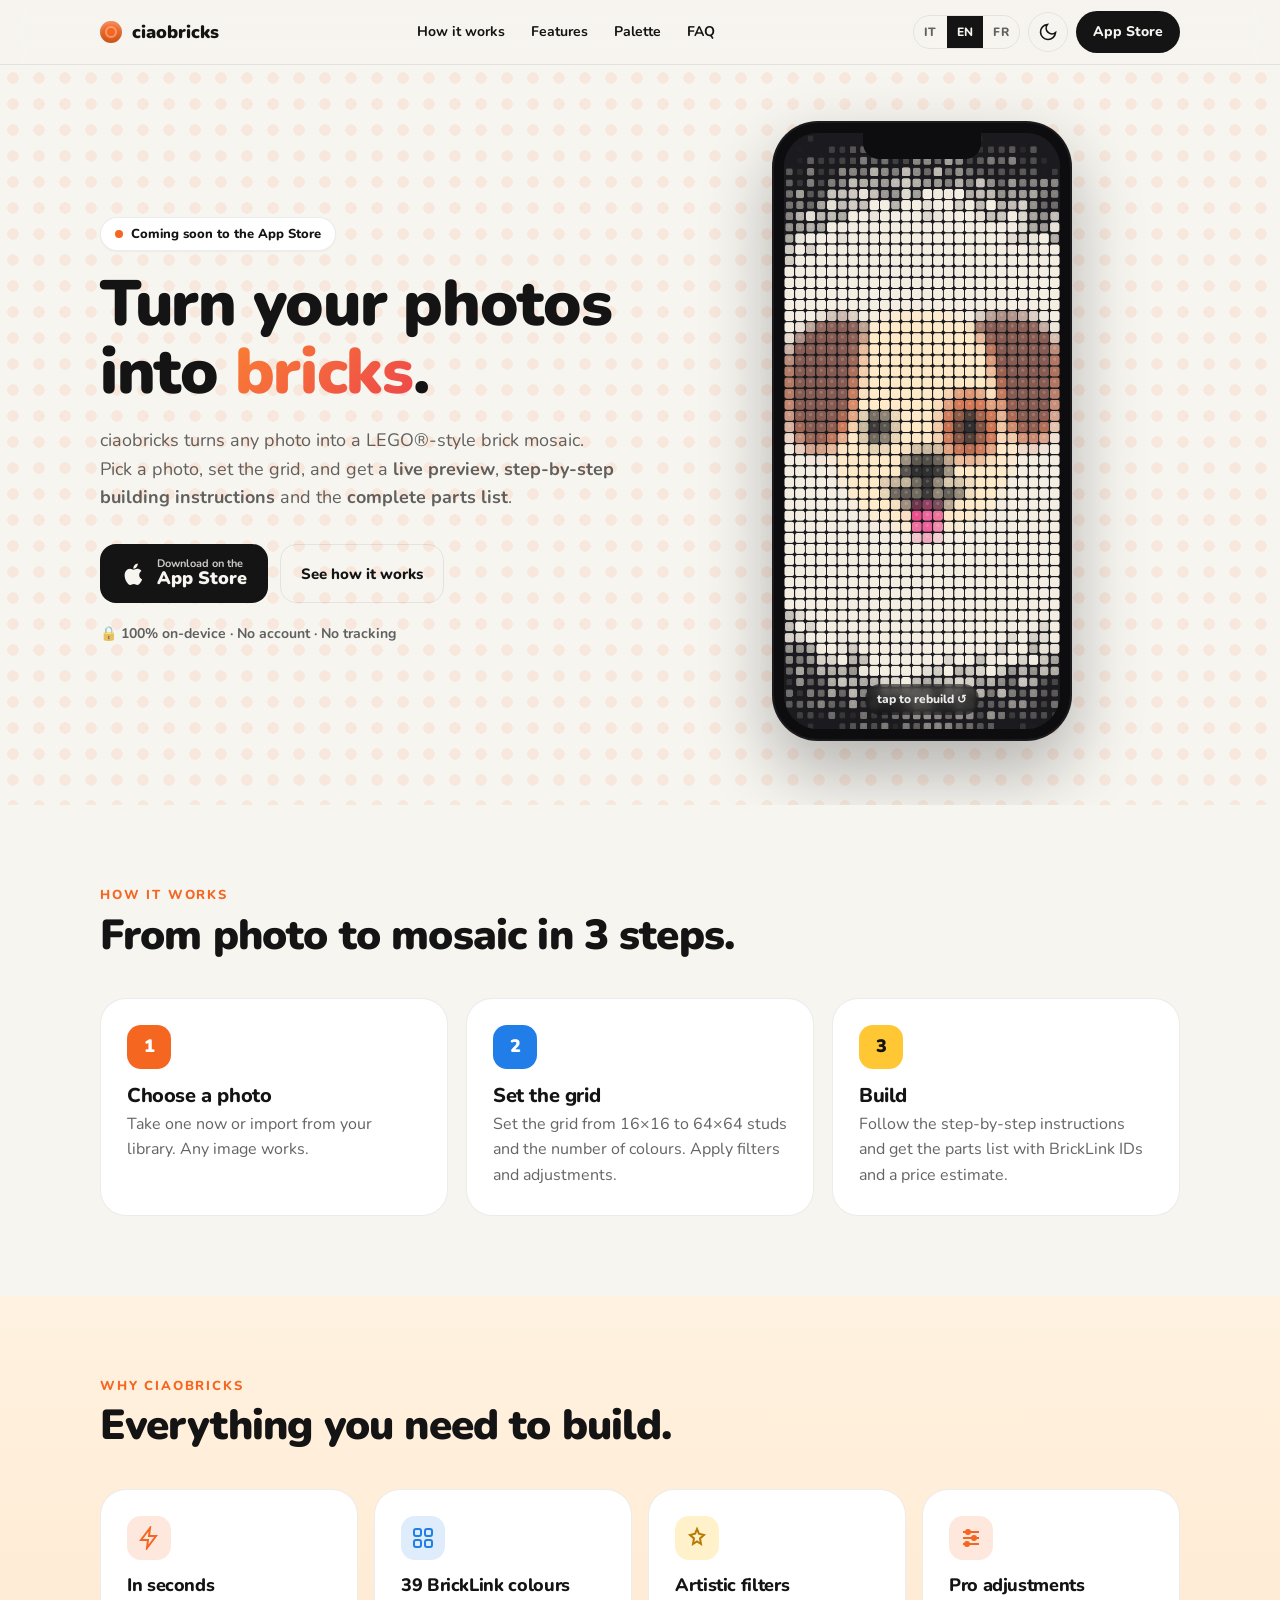
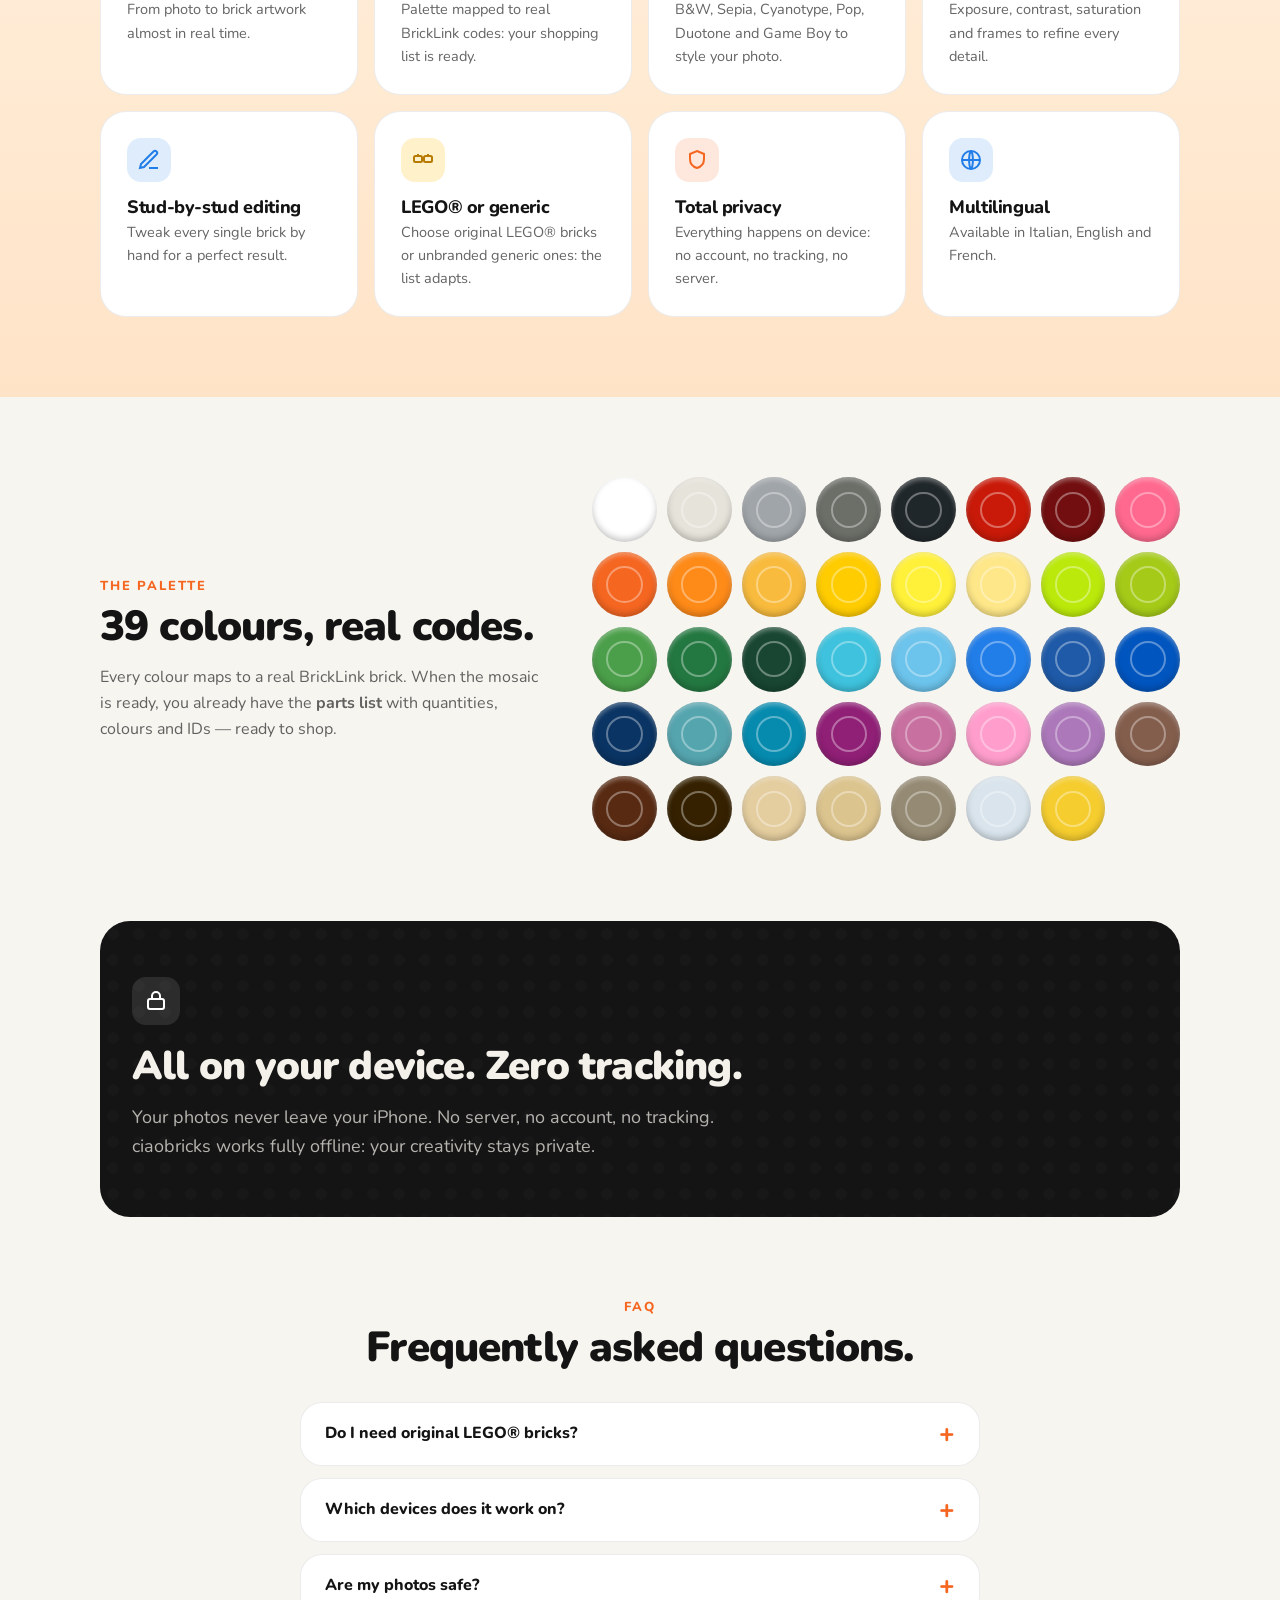
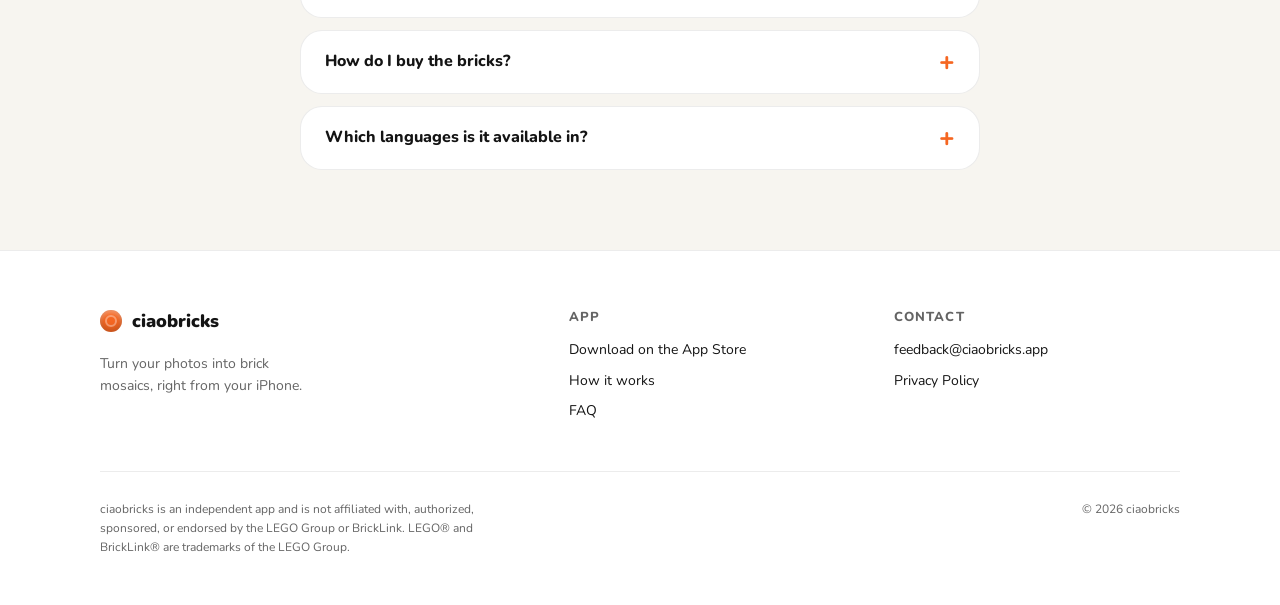
==== commit 156ab8fd: "Add multilingual Privacy Policy page and share theme via external assets Extract the shared theme (s" ====
--- a/ciaobricks-landing/index.html
+++ b/ciaobricks-landing/index.html
@@ -33,155 +33,7 @@
     <link rel="preconnect" href="https://fonts.googleapis.com" />
     <link rel="preconnect" href="https://fonts.gstatic.com" crossorigin />
     <link href="https://fonts.googleapis.com/css2?family=Nunito:wght@400;500;600;700;800;900&display=swap" rel="stylesheet" />
-
-    <style>
-      /* ═══════════════ DESIGN TOKENS ═══════════════ */
-      :root {
-        --brick: #F56621; --blue: #217DE8; --highlight: #FFC733; --cta: #FFCC00;
-        --hero-a: #FA8033; --hero-b: #ED454C;
-        --bg: #F7F5F0; --soft1: #FFF2E0; --soft2: #FFE3C7; --card: #ffffff;
-        --ink: #141414; --muted: rgba(20, 20, 20, 0.66); --line: rgba(20, 20, 20, 0.08);
-        --maxw: 1120px;
-      }
-      html.dark {
-        --bg: #141414; --soft1: #1c1c1e; --soft2: #161616; --card: #1e1e20;
-        --ink: #F4F1EA; --muted: rgba(244, 241, 234, 0.66); --line: rgba(255, 255, 255, 0.11);
-      }
-
-      /* ═══════════════ BASE ═══════════════ */
-      *, *::before, *::after { margin: 0; padding: 0; box-sizing: border-box; }
-      html { scroll-behavior: smooth; }
-      @media (prefers-reduced-motion: reduce) { html { scroll-behavior: auto; } }
-      body {
-        font-family: 'Nunito', ui-rounded, system-ui, sans-serif;
-        background: var(--bg); color: var(--ink); line-height: 1.6;
-        -webkit-font-smoothing: antialiased; transition: background .3s ease, color .3s ease;
-      }
-      a { color: inherit; text-decoration: none; }
-      img, canvas, svg { display: block; }
-      .container { max-width: var(--maxw); margin: 0 auto; padding-left: 20px; padding-right: 20px; }
-      section { scroll-margin-top: 80px; }
-      a:focus-visible, button:focus-visible, summary:focus-visible { outline: 3px solid var(--blue); outline-offset: 2px; border-radius: 6px; }
-
-      /* ═══════════════ TIPOGRAFIA ═══════════════ */
-      h1, h2, h3 { letter-spacing: -0.02em; line-height: 1.05; }
-      .kicker { font-size: 13px; font-weight: 800; text-transform: uppercase; letter-spacing: .14em; color: var(--brick); }
-      .h2 { font-size: clamp(28px, 4vw, 42px); font-weight: 900; margin-top: 8px; }
-      .lead { color: var(--muted); }
-      .text-grad { background: linear-gradient(135deg, var(--hero-a), var(--hero-b)); -webkit-background-clip: text; background-clip: text; color: transparent; }
-
-      /* ═══════════════ STUDS ═══════════════ */
-      .stud { position: relative; border-radius: 999px; aspect-ratio: 1; box-shadow: inset 0 -3px 6px rgba(0,0,0,.22), inset 0 3px 4px rgba(255,255,255,.35); }
-      .stud::after { content: ""; position: absolute; inset: 22%; border-radius: 999px; border: 2px solid rgba(255,255,255,.35); }
-      .studs-bg { position: absolute; inset: 0; pointer-events: none; background-image: radial-gradient(circle at center, color-mix(in srgb, var(--brick) 16%, transparent) 30%, transparent 32%); background-size: 26px 26px; opacity: .6; }
-      html.dark .studs-bg { background-image: radial-gradient(circle at center, rgba(255,255,255,.06) 30%, transparent 32%); }
-
-      /* ═══════════════ NAV ═══════════════ */
-      .nav { position: sticky; top: 0; z-index: 50; background: color-mix(in srgb, var(--bg) 82%, transparent); backdrop-filter: saturate(180%) blur(12px); border-bottom: 1px solid var(--line); }
-      .nav-inner { height: 64px; display: flex; align-items: center; justify-content: space-between; gap: 16px; }
-      .brand { display: inline-flex; align-items: center; gap: 10px; font-weight: 900; font-size: 18px; }
-      .brand .stud { width: 22px; background: var(--brick); }
-      .nav-links { display: flex; align-items: center; gap: 26px; font-size: 14px; font-weight: 700; }
-      .nav-links a:hover { color: var(--brick); }
-      .nav-right { display: flex; align-items: center; gap: 8px; }
-      @media (max-width: 860px) { .nav-links { display: none; } }
-
-      /* Selettore lingua */
-      .lang-switch { display: inline-flex; border: 1px solid var(--line); border-radius: 999px; overflow: hidden; }
-      .lang-switch button { font-family: inherit; font-weight: 800; font-size: 12px; letter-spacing: .03em; padding: 8px 10px; background: transparent; color: var(--muted); border: none; cursor: pointer; transition: background .15s ease, color .15s ease; }
-      .lang-switch button:hover { color: var(--ink); }
-      .lang-switch button[aria-pressed="true"] { background: var(--ink); color: var(--bg); }
-
-      /* ═══════════════ BOTTONI ═══════════════ */
-      .btn { display: inline-flex; align-items: center; gap: 10px; font-family: inherit; font-weight: 800; font-size: 15px; border: 1px solid transparent; border-radius: 16px; padding: 13px 20px; cursor: pointer; transition: transform .15s ease, box-shadow .15s ease, background .15s ease, opacity .15s ease; }
-      .btn-dark { background: var(--ink); color: var(--bg); }
-      .btn-dark:hover { transform: translateY(-2px); box-shadow: 0 12px 26px rgba(0,0,0,.2); }
-      .btn-ghost { border-color: var(--line); background: transparent; color: var(--ink); }
-      .btn-ghost:hover { background: var(--card); }
-      .btn-sm { padding: 9px 16px; border-radius: 999px; font-size: 14px; }
-      .icon-btn { width: 40px; height: 40px; display: grid; place-items: center; border-radius: 999px; border: 1px solid var(--line); background: transparent; color: var(--ink); cursor: pointer; }
-      .icon-btn:hover { background: var(--card); }
-      .appstore .as-sub { display: block; font-size: 11px; font-weight: 700; opacity: .8; line-height: 1; }
-      .appstore .as-big { display: block; font-size: 18px; font-weight: 900; line-height: 1.1; }
-
-      /* ═══════════════ HERO ═══════════════ */
-      .hero { position: relative; overflow: hidden; }
-      .hero-inner { position: relative; display: grid; grid-template-columns: 1fr 1fr; gap: 48px; align-items: center; padding: 56px 20px 64px; }
-      .badge { display: inline-flex; align-items: center; gap: 8px; font-size: 13px; font-weight: 800; background: var(--card); border: 1px solid var(--line); padding: 6px 14px; border-radius: 999px; box-shadow: 0 1px 2px rgba(0,0,0,.04); }
-      .badge .dot { width: 8px; height: 8px; border-radius: 999px; background: var(--brick); animation: pulse 2s infinite; }
-      @keyframes pulse { 0%{box-shadow:0 0 0 0 color-mix(in srgb,var(--brick) 45%,transparent);} 70%{box-shadow:0 0 0 9px transparent;} 100%{box-shadow:0 0 0 0 transparent;} }
-      .hero h1 { font-size: clamp(38px, 6vw, 64px); font-weight: 900; margin-top: 20px; }
-      .hero .lead { font-size: 18px; margin-top: 20px; max-width: 32em; }
-      .hero-actions { margin-top: 32px; display: flex; flex-wrap: wrap; gap: 12px; }
-      .hero-note { margin-top: 20px; font-size: 14px; font-weight: 700; color: var(--muted); }
-
-      .phone-wrap { display: flex; justify-content: center; }
-      .phone { position: relative; width: 300px; aspect-ratio: 300/620; background: #0d0d0f; border-radius: 46px; padding: 12px; box-shadow: 0 30px 70px rgba(0,0,0,.28), inset 0 0 0 2px rgba(255,255,255,.06); }
-      .phone-notch { position: absolute; top: 12px; left: 50%; transform: translateX(-50%); width: 118px; height: 26px; background: #0d0d0f; border-radius: 0 0 16px 16px; z-index: 3; }
-      #mosaic { width: 100%; height: 100%; border-radius: 34px; background: #1b1b1f; cursor: pointer; }
-      .phone-cap { position: absolute; bottom: 26px; left: 50%; transform: translateX(-50%); font-size: 12px; font-weight: 800; color: rgba(255,255,255,.9); background: rgba(0,0,0,.4); backdrop-filter: blur(4px); padding: 6px 12px; border-radius: 999px; pointer-events: none; }
-
-      /* ═══════════════ SEZIONI ═══════════════ */
-      .section { padding: 80px 0; }
-      .card { background: var(--card); border: 1px solid var(--line); border-radius: 26px; padding: 26px; }
-      .steps { margin-top: 40px; display: grid; grid-template-columns: repeat(3, 1fr); gap: 18px; list-style: none; }
-      .step-num { display: grid; place-items: center; width: 44px; height: 44px; border-radius: 14px; font-weight: 900; font-size: 18px; }
-      .step h3 { font-size: 20px; font-weight: 800; margin-top: 16px; }
-      .step p { color: var(--muted); margin-top: 6px; }
-
-      .alt { background: linear-gradient(to bottom, var(--soft1), var(--soft2)); }
-      .features { margin-top: 40px; display: grid; grid-template-columns: repeat(4, 1fr); gap: 16px; }
-      .feature .ficon { width: 44px; height: 44px; display: grid; place-items: center; border-radius: 14px; }
-      .feature h3 { font-size: 18px; font-weight: 800; margin-top: 16px; }
-      .feature p { font-size: 14.5px; color: var(--muted); margin-top: 4px; }
-      .ficon svg { width: 24px; height: 24px; }
-      .i-brick { background: color-mix(in srgb, var(--brick) 15%, transparent); color: var(--brick); }
-      .i-blue { background: color-mix(in srgb, var(--blue) 15%, transparent); color: var(--blue); }
-      .i-yellow { background: color-mix(in srgb, var(--highlight) 26%, transparent); color: #B87A00; }
-
-      .palette-row { display: grid; grid-template-columns: 1fr 1.3fr; gap: 40px; align-items: center; }
-      .palette-grid { display: grid; grid-template-columns: repeat(8, 1fr); gap: 10px; }
-      .palette-grid .stud { width: 100%; }
-
-      .privacy { position: relative; overflow: hidden; border-radius: 30px; background: #141414; color: #F4F1EA; padding: 56px 32px; }
-      .privacy .studs-bg { opacity: .28; background-image: radial-gradient(circle at center, rgba(255,255,255,.06) 30%, transparent 32%); }
-      .privacy .ficon { width: 48px; height: 48px; display: grid; place-items: center; border-radius: 14px; background: rgba(255,255,255,.1); color: #fff; }
-      .privacy h2 { font-size: clamp(28px, 4vw, 40px); font-weight: 900; margin-top: 20px; }
-      .privacy p { color: rgba(244,241,234,.72); font-size: 18px; margin-top: 16px; max-width: 40em; }
-
-      .faq { max-width: 720px; margin: 0 auto; }
-      .faq details { background: var(--card); border: 1px solid var(--line); border-radius: 22px; padding: 2px 24px; margin-top: 12px; }
-      .faq summary { display: flex; align-items: center; justify-content: space-between; gap: 16px; cursor: pointer; list-style: none; padding: 16px 0; font-weight: 800; }
-      .faq summary::-webkit-details-marker { display: none; }
-      .faq summary .plus { color: var(--brick); font-size: 26px; line-height: 1; transition: transform .2s ease; }
-      .faq details[open] summary .plus { transform: rotate(45deg); }
-      .faq details p { color: var(--muted); padding-bottom: 20px; }
-
-      .footer { background: var(--card); border-top: 1px solid var(--line); }
-      .footer-grid { display: grid; grid-template-columns: 1.5fr 1fr 1fr; gap: 40px; padding: 56px 0 0; }
-      .footer h4 { font-size: 13px; font-weight: 800; text-transform: uppercase; letter-spacing: .08em; color: var(--muted); }
-      .footer ul { list-style: none; margin-top: 12px; display: flex; flex-direction: column; gap: 8px; font-size: 14px; }
-      .footer a:hover { color: var(--brick); }
-      .footer .tagline { color: var(--muted); font-size: 14px; margin-top: 12px; max-width: 28ch; }
-      .legal { margin-top: 48px; padding: 28px 0 48px; border-top: 1px solid var(--line); display: flex; flex-wrap: wrap; gap: 16px; justify-content: space-between; font-size: 12px; color: var(--muted); }
-      .legal p:first-child { max-width: 60ch; }
-
-      /* ═══════════════ RESPONSIVE ═══════════════ */
-      @media (max-width: 900px) {
-        .hero-inner { grid-template-columns: 1fr; text-align: center; }
-        .hero .lead { margin-left: auto; margin-right: auto; }
-        .hero-actions { justify-content: center; }
-        .steps { grid-template-columns: 1fr; }
-        .features { grid-template-columns: repeat(2, 1fr); }
-        .footer-grid { grid-template-columns: 1fr; gap: 28px; }
-        .palette-row { grid-template-columns: 1fr; }
-      }
-      @media (max-width: 560px) {
-        .features { grid-template-columns: 1fr; }
-        .palette-grid { grid-template-columns: repeat(6, 1fr); }
-        .appstore-sm { display: none; }
-      }
-    </style>
+    <link rel="stylesheet" href="styles.css" />
   </head>
 
   <body>
@@ -331,7 +183,7 @@
         </div>
       </section>
 
-      <!-- ═══════════════ PRIVACY ═══════════════ -->
+      <!-- ═══════════════ PRIVACY (teaser) ═══════════════ -->
       <section class="container" style="padding-bottom:80px">
         <div class="privacy">
           <div class="studs-bg" aria-hidden="true"></div>
@@ -394,219 +246,17 @@
             <h4 data-i18n="foot_contact">Contatti</h4>
             <ul>
               <li><a href="mailto:feedback@ciaobricks.app">feedback@ciaobricks.app</a></li>
-              <li><a href="#" data-i18n="foot_privacy">Privacy Policy</a></li>
+              <li><a href="privacy/" data-i18n="foot_privacy">Privacy Policy</a></li>
             </ul>
           </div>
         </div>
         <div class="legal">
-          <p data-i18n="disclaimer">ciaobricks è un'app indipendente e non è affiliata, autorizzata, sponsorizzata né approvata dal Gruppo LEGO o da BrickLink. LEGO® e BrickLink® sono marchi dei rispettivi proprietari.</p>
+          <p data-i18n="disclaimer">ciaobricks è un'app indipendente e non è affiliata, autorizzata, sponsorizzata né approvata dal Gruppo LEGO o da BrickLink. LEGO® e BrickLink® sono marchi del Gruppo LEGO.</p>
           <p>© <span id="year"></span> ciaobricks</p>
         </div>
       </div>
     </footer>
 
-    <script>
-      (function () {
-        "use strict";
-
-        /* ═══════════════ TRADUZIONI ═══════════════ */
-        var I18N = {
-          it: {
-            nav_how: "Come funziona", nav_features: "Funzioni", nav_palette: "Palette", nav_faq: "FAQ", nav_appstore: "App Store",
-            hero_badge: "Presto su App Store",
-            hero_h1: "Trasforma le tue foto<br />in <span class=\"text-grad\">mattoncini</span>.",
-            hero_lead: "ciaobricks trasforma qualsiasi foto in un mosaico di mattoncini in stile LEGO®. Scegli la foto, imposta la griglia e ottieni <strong>anteprima live</strong>, <strong>istruzioni di montaggio</strong> e la <strong>lista completa dei pezzi</strong>.",
-            hero_as_sub: "Scarica su", hero_btn_how: "Scopri come funziona",
-            hero_note: "🔒 100% on-device · Nessun account · Nessun tracking",
-            phone_cap: "tocca per rigenerare ↺",
-            how_kicker: "Come funziona", how_title: "Da foto a mosaico in 3 passi.",
-            step1_t: "Scegli una foto", step1_d: "Scatta al momento o importa dalla libreria. Qualsiasi immagine va bene.",
-            step2_t: "Regola la griglia", step2_d: "Imposta la griglia da 16×16 a 64×64 studs e il numero di colori. Applica filtri e ritocchi.",
-            step3_t: "Costruisci", step3_d: "Segui le istruzioni passo-passo e ottieni la lista pezzi con ID BrickLink e stima di prezzo.",
-            feat_kicker: "Perché ciaobricks", feat_title: "Tutto quello che ti serve per costruire.",
-            f1_t: "In pochi secondi", f1_d: "Da foto a opera d'arte in mattoncini quasi in tempo reale.",
-            f2_t: "39 colori BrickLink", f2_d: "Palette mappata su codici BrickLink reali: la tua shopping list è già pronta.",
-            f3_t: "Filtri artistici", f3_d: "B&N, Seppia, Cyanotype, Pop, Duotone e Game Boy per dare stile alla foto.",
-            f4_t: "Regolazioni pro", f4_d: "Esposizione, contrasto, saturazione e cornici per rifinire ogni dettaglio.",
-            f5_t: "Ritocco stud-per-stud", f5_d: "Intervieni a mano su ogni singolo mattoncino per un risultato perfetto.",
-            f6_t: "LEGO® o generici", f6_d: "Scegli mattoncini LEGO® originali oppure generici senza marca: la lista si adatta.",
-            f7_t: "Privacy totale", f7_d: "Tutto avviene sul dispositivo: nessun account, nessun tracking, nessun server.",
-            f8_t: "Multilingua", f8_d: "Disponibile in Italiano, Inglese e Francese.",
-            pal_kicker: "La palette", pal_title: "39 colori, codici reali.",
-            pal_desc: "Ogni colore è mappato su un mattoncino BrickLink reale. Quando il mosaico è pronto, hai già la <strong>lista pezzi</strong> con quantità, colori e ID — pronta per lo shopping.",
-            priv_title: "Tutto sul tuo dispositivo. Zero tracking.",
-            priv_desc: "Le tue foto non lasciano mai l'iPhone. Nessun server, nessun account, nessun tracciamento. ciaobricks funziona completamente offline: la tua creatività resta privata.",
-            faq_kicker: "FAQ", faq_title: "Domande frequenti.",
-            q1: "Servono mattoncini LEGO® originali?", a1: "No. Puoi scegliere mattoncini LEGO® originali oppure generici/senza marca: la lista pezzi si adatta automaticamente alla tua scelta.",
-            q2: "Su quali dispositivi funziona?", a2: "ciaobricks è un'app nativa per iPhone e iPad con una versione recente di iOS/iPadOS.",
-            q3: "Le mie foto sono al sicuro?", a3: "Sì. Tutta l'elaborazione avviene sul tuo dispositivo: nessun caricamento su server, nessun account e nessun tracciamento.",
-            q4: "Come faccio a comprare i mattoncini?", a4: "L'app genera la lista completa dei pezzi con quantità, colori e ID BrickLink, più una stima di prezzo: hai già tutto per ordinarli.",
-            q5: "In quali lingue è disponibile?", a5: "Italiano, Inglese e Francese.",
-            foot_tagline: "Trasforma le tue foto in mosaici di mattoncini, direttamente dal tuo iPhone.",
-            foot_app: "App", foot_dl: "Scarica su App Store", foot_contact: "Contatti", foot_privacy: "Privacy Policy",
-            disclaimer: "ciaobricks è un'app indipendente e non è affiliata, autorizzata, sponsorizzata né approvata dal Gruppo LEGO o da BrickLink. LEGO® e BrickLink® sono marchi dei rispettivi proprietari.",
-          },
-          en: {
-            nav_how: "How it works", nav_features: "Features", nav_palette: "Palette", nav_faq: "FAQ", nav_appstore: "App Store",
-            hero_badge: "Coming soon to the App Store",
-            hero_h1: "Turn your photos<br />into <span class=\"text-grad\">bricks</span>.",
-            hero_lead: "ciaobricks turns any photo into a LEGO®-style brick mosaic. Pick a photo, set the grid, and get a <strong>live preview</strong>, <strong>step-by-step building instructions</strong> and the <strong>complete parts list</strong>.",
-            hero_as_sub: "Download on the", hero_btn_how: "See how it works",
-            hero_note: "🔒 100% on-device · No account · No tracking",
-            phone_cap: "tap to rebuild ↺",
-            how_kicker: "How it works", how_title: "From photo to mosaic in 3 steps.",
-            step1_t: "Choose a photo", step1_d: "Take one now or import from your library. Any image works.",
-            step2_t: "Set the grid", step2_d: "Set the grid from 16×16 to 64×64 studs and the number of colours. Apply filters and adjustments.",
-            step3_t: "Build", step3_d: "Follow the step-by-step instructions and get the parts list with BrickLink IDs and a price estimate.",
-            feat_kicker: "Why ciaobricks", feat_title: "Everything you need to build.",
-            f1_t: "In seconds", f1_d: "From photo to brick artwork almost in real time.",
-            f2_t: "39 BrickLink colours", f2_d: "Palette mapped to real BrickLink codes: your shopping list is ready.",
-            f3_t: "Artistic filters", f3_d: "B&W, Sepia, Cyanotype, Pop, Duotone and Game Boy to style your photo.",
-            f4_t: "Pro adjustments", f4_d: "Exposure, contrast, saturation and frames to refine every detail.",
-            f5_t: "Stud-by-stud editing", f5_d: "Tweak every single brick by hand for a perfect result.",
-            f6_t: "LEGO® or generic", f6_d: "Choose original LEGO® bricks or unbranded generic ones: the list adapts.",
-            f7_t: "Total privacy", f7_d: "Everything happens on device: no account, no tracking, no server.",
-            f8_t: "Multilingual", f8_d: "Available in Italian, English and French.",
-            pal_kicker: "The palette", pal_title: "39 colours, real codes.",
-            pal_desc: "Every colour maps to a real BrickLink brick. When the mosaic is ready, you already have the <strong>parts list</strong> with quantities, colours and IDs — ready to shop.",
-            priv_title: "All on your device. Zero tracking.",
-            priv_desc: "Your photos never leave your iPhone. No server, no account, no tracking. ciaobricks works fully offline: your creativity stays private.",
-            faq_kicker: "FAQ", faq_title: "Frequently asked questions.",
-            q1: "Do I need original LEGO® bricks?", a1: "No. You can choose original LEGO® bricks or generic/unbranded ones: the parts list adapts automatically to your choice.",
-            q2: "Which devices does it work on?", a2: "ciaobricks is a native app for iPhone and iPad running a recent version of iOS/iPadOS.",
-            q3: "Are my photos safe?", a3: "Yes. All processing happens on your device: no server uploads, no account and no tracking.",
-            q4: "How do I buy the bricks?", a4: "The app generates the full parts list with quantities, colours and BrickLink IDs, plus a price estimate: you have everything to order them.",
-            q5: "Which languages is it available in?", a5: "Italian, English and French.",
-            foot_tagline: "Turn your photos into brick mosaics, right from your iPhone.",
-            foot_app: "App", foot_dl: "Download on the App Store", foot_contact: "Contact", foot_privacy: "Privacy Policy",
-            disclaimer: "ciaobricks is an independent app and is not affiliated with, authorized, sponsored or approved by the LEGO Group or BrickLink. LEGO® and BrickLink® are trademarks of their respective owners.",
-          },
-          fr: {
-            nav_how: "Comment ça marche", nav_features: "Fonctions", nav_palette: "Palette", nav_faq: "FAQ", nav_appstore: "App Store",
-            hero_badge: "Bientôt sur l'App Store",
-            hero_h1: "Transformez vos photos<br />en <span class=\"text-grad\">briques</span>.",
-            hero_lead: "ciaobricks transforme n'importe quelle photo en mosaïque de briques façon LEGO®. Choisissez une photo, réglez la grille et obtenez un <strong>aperçu en direct</strong>, des <strong>instructions de montage</strong> et la <strong>liste complète des pièces</strong>.",
-            hero_as_sub: "Télécharger sur", hero_btn_how: "Voir comment ça marche",
-            hero_note: "🔒 100% sur l'appareil · Sans compte · Sans suivi",
-            phone_cap: "touchez pour régénérer ↺",
-            how_kicker: "Comment ça marche", how_title: "De la photo à la mosaïque en 3 étapes.",
-            step1_t: "Choisissez une photo", step1_d: "Prenez-en une ou importez depuis votre galerie. Toute image convient.",
-            step2_t: "Réglez la grille", step2_d: "Réglez la grille de 16×16 à 64×64 tenons et le nombre de couleurs. Appliquez filtres et retouches.",
-            step3_t: "Construisez", step3_d: "Suivez les instructions pas à pas et obtenez la liste des pièces avec les identifiants BrickLink et une estimation de prix.",
-            feat_kicker: "Pourquoi ciaobricks", feat_title: "Tout ce qu'il faut pour construire.",
-            f1_t: "En quelques secondes", f1_d: "De la photo à l'œuvre en briques presque en temps réel.",
-            f2_t: "39 couleurs BrickLink", f2_d: "Palette associée à de vrais codes BrickLink : votre liste d'achats est prête.",
-            f3_t: "Filtres artistiques", f3_d: "N&B, Sépia, Cyanotype, Pop, Duotone et Game Boy pour styliser la photo.",
-            f4_t: "Réglages pro", f4_d: "Exposition, contraste, saturation et cadres pour peaufiner chaque détail.",
-            f5_t: "Retouche tenon par tenon", f5_d: "Ajustez chaque brique à la main pour un résultat parfait.",
-            f6_t: "LEGO® ou génériques", f6_d: "Choisissez des briques LEGO® originales ou génériques sans marque : la liste s'adapte.",
-            f7_t: "Confidentialité totale", f7_d: "Tout se passe sur l'appareil : sans compte, sans suivi, sans serveur.",
-            f8_t: "Multilingue", f8_d: "Disponible en italien, anglais et français.",
-            pal_kicker: "La palette", pal_title: "39 couleurs, codes réels.",
-            pal_desc: "Chaque couleur correspond à une vraie brique BrickLink. Une fois la mosaïque prête, vous avez déjà la <strong>liste des pièces</strong> avec quantités, couleurs et identifiants — prête pour l'achat.",
-            priv_title: "Tout sur votre appareil. Zéro suivi.",
-            priv_desc: "Vos photos ne quittent jamais votre iPhone. Aucun serveur, aucun compte, aucun suivi. ciaobricks fonctionne entièrement hors ligne : votre créativité reste privée.",
-            faq_kicker: "FAQ", faq_title: "Questions fréquentes.",
-            q1: "Faut-il des briques LEGO® originales ?", a1: "Non. Vous pouvez choisir des briques LEGO® originales ou génériques/sans marque : la liste des pièces s'adapte automatiquement.",
-            q2: "Sur quels appareils fonctionne-t-elle ?", a2: "ciaobricks est une app native pour iPhone et iPad avec une version récente d'iOS/iPadOS.",
-            q3: "Mes photos sont-elles en sécurité ?", a3: "Oui. Tout le traitement se fait sur votre appareil : aucun envoi vers un serveur, aucun compte et aucun suivi.",
-            q4: "Comment acheter les briques ?", a4: "L'app génère la liste complète des pièces avec quantités, couleurs et identifiants BrickLink, plus une estimation de prix : vous avez tout pour les commander.",
-            q5: "Dans quelles langues est-elle disponible ?", a5: "Italien, anglais et français.",
-            foot_tagline: "Transformez vos photos en mosaïques de briques, directement depuis votre iPhone.",
-            foot_app: "App", foot_dl: "Télécharger sur l'App Store", foot_contact: "Contact", foot_privacy: "Politique de confidentialité",
-            disclaimer: "ciaobricks est une application indépendante et n'est ni affiliée, ni autorisée, ni sponsorisée, ni approuvée par le Groupe LEGO ou BrickLink. LEGO® et BrickLink® sont des marques de leurs propriétaires respectifs.",
-          },
-        };
-
-        function applyLang(lang) {
-          if (!I18N[lang]) lang = "it";
-          var dict = I18N[lang];
-          document.documentElement.lang = lang;
-          document.querySelectorAll("[data-i18n]").forEach(function (el) {
-            var v = dict[el.getAttribute("data-i18n")];
-            if (v != null) el.textContent = v;
-          });
-          document.querySelectorAll("[data-i18n-html]").forEach(function (el) {
-            var v = dict[el.getAttribute("data-i18n-html")];
-            if (v != null) el.innerHTML = v;
-          });
-          document.querySelectorAll(".lang-switch button").forEach(function (b) {
-            b.setAttribute("aria-pressed", b.getAttribute("data-lang") === lang ? "true" : "false");
-          });
-          localStorage.setItem("cb-lang", lang);
-        }
-
-        document.querySelectorAll(".lang-switch button").forEach(function (b) {
-          b.addEventListener("click", function () { applyLang(b.getAttribute("data-lang")); });
-        });
-        applyLang(window.__cbLang || "it");
-
-        /* ═══════════════ TOGGLE TEMA ═══════════════ */
-        var toggle = document.getElementById("theme-toggle");
-        function syncIcons() {
-          var dark = document.documentElement.classList.contains("dark");
-          var sun = document.querySelector(".ico-sun"), moon = document.querySelector(".ico-moon");
-          if (sun && moon) { sun.style.display = dark ? "block" : "none"; moon.style.display = dark ? "none" : "block"; }
-        }
-        syncIcons();
-        if (toggle) toggle.addEventListener("click", function () {
-          var root = document.documentElement;
-          root.classList.toggle("dark");
-          localStorage.setItem("cb-theme", root.classList.contains("dark") ? "dark" : "light");
-          syncIcons();
-        });
-
-        /* ═══════════════ ANNO FOOTER ═══════════════ */
-        var y = document.getElementById("year");
-        if (y) y.textContent = new Date().getFullYear();
-
-        /* ═══════════════ MOSAICO LIVE ═══════════════ */
-        var canvas = document.getElementById("mosaic");
-        var ctx = canvas && canvas.getContext("2d");
-        if (!ctx) return;
-        var SUBJECTS = ["🐶","🌺","🦊","🏝️","🐱","🍓","🦜","🌻"];
-        var COLS = 26, idx = 0, grid = null, start = 0, DUR = 950;
-        var src = document.createElement("canvas"), sctx = src.getContext("2d");
-        function build() {
-          var rows = Math.round(COLS * (canvas.height / canvas.width));
-          src.width = COLS; src.height = rows;
-          sctx.clearRect(0, 0, COLS, rows);
-          sctx.fillStyle = "#f3ede2"; sctx.fillRect(0, 0, COLS, rows);
-          sctx.textAlign = "center"; sctx.textBaseline = "middle";
-          sctx.font = (Math.min(COLS, rows) * 0.92) + "px serif";
-          sctx.fillText(SUBJECTS[idx], COLS / 2, rows / 2 + rows * 0.02);
-          var d = sctx.getImageData(0, 0, COLS, rows).data;
-          var cells = [], cx = COLS / 2, cy = rows / 2, maxD = Math.hypot(cx, cy);
-          for (var r = 0; r < rows; r++) for (var c = 0; c < COLS; c++) {
-            var i = (r * COLS + c) * 4;
-            cells.push({ c: c, r: r, color: "rgb(" + d[i] + "," + d[i+1] + "," + d[i+2] + ")",
-              delay: Math.hypot(c - cx, r - cy) / maxD + Math.random() * 0.12 });
-          }
-          return { cells: cells };
-        }
-        function rr(x, y, w, h, r) {
-          ctx.beginPath(); ctx.moveTo(x + r, y);
-          ctx.arcTo(x + w, y, x + w, y + h, r); ctx.arcTo(x + w, y + h, x, y + h, r);
-          ctx.arcTo(x, y + h, x, y, r); ctx.arcTo(x, y, x + w, y, r); ctx.closePath();
-        }
-        function draw(now) {
-          if (!grid) return;
-          var p = Math.min(1, (now - start) / DUR), w = canvas.width, h = canvas.height, size = w / COLS, pad = size * 0.1;
-          ctx.clearRect(0, 0, w, h); ctx.fillStyle = "#1b1b1f"; ctx.fillRect(0, 0, w, h);
-          grid.cells.forEach(function (cell) {
-            var l = (p - cell.delay) / 0.25; if (l <= 0) return;
-            var a = Math.min(1, l), sc = 0.55 + 0.45 * a;
-            var x = cell.c * size + size / 2, y = cell.r * size + size / 2, s = (size - pad) * sc;
-            ctx.globalAlpha = a; rr(x - s/2, y - s/2, s, s, s * 0.24); ctx.fillStyle = cell.color; ctx.fill();
-            ctx.globalAlpha = a * 0.16; ctx.beginPath(); ctx.arc(x, y - s*0.13, s*0.17, 0, Math.PI*2); ctx.fillStyle = "#fff"; ctx.fill();
-          });
-          ctx.globalAlpha = 1;
-          if (p < 1) requestAnimationFrame(draw);
-        }
-        function rebuild() { grid = build(); start = performance.now(); requestAnimationFrame(draw); }
-        rebuild();
-        canvas.addEventListener("click", function () { idx = (idx + 1) % SUBJECTS.length; rebuild(); });
-      })();
-    </script>
+    <script src="app.js"></script>
   </body>
 </html>
--- a/ciaobricks-landing/styles.css
+++ b/ciaobricks-landing/styles.css
@@ -0,0 +1,160 @@
+/* ═══════════════ DESIGN TOKENS ═══════════════ */
+:root {
+  --brick: #F56621; --blue: #217DE8; --highlight: #FFC733; --cta: #FFCC00;
+  --hero-a: #FA8033; --hero-b: #ED454C;
+  --bg: #F7F5F0; --soft1: #FFF2E0; --soft2: #FFE3C7; --card: #ffffff;
+  --ink: #141414; --muted: rgba(20, 20, 20, 0.66); --line: rgba(20, 20, 20, 0.08);
+  --maxw: 1120px;
+}
+html.dark {
+  --bg: #141414; --soft1: #1c1c1e; --soft2: #161616; --card: #1e1e20;
+  --ink: #F4F1EA; --muted: rgba(244, 241, 234, 0.66); --line: rgba(255, 255, 255, 0.11);
+}
+
+/* ═══════════════ BASE ═══════════════ */
+*, *::before, *::after { margin: 0; padding: 0; box-sizing: border-box; }
+html { scroll-behavior: smooth; }
+@media (prefers-reduced-motion: reduce) { html { scroll-behavior: auto; } }
+body {
+  font-family: 'Nunito', ui-rounded, system-ui, sans-serif;
+  background: var(--bg); color: var(--ink); line-height: 1.6;
+  -webkit-font-smoothing: antialiased; transition: background .3s ease, color .3s ease;
+}
+a { color: inherit; text-decoration: none; }
+img, canvas, svg { display: block; }
+.container { max-width: var(--maxw); margin: 0 auto; padding-left: 20px; padding-right: 20px; }
+section { scroll-margin-top: 80px; }
+a:focus-visible, button:focus-visible, summary:focus-visible { outline: 3px solid var(--blue); outline-offset: 2px; border-radius: 6px; }
+
+/* ═══════════════ TIPOGRAFIA ═══════════════ */
+h1, h2, h3 { letter-spacing: -0.02em; line-height: 1.05; }
+.kicker { font-size: 13px; font-weight: 800; text-transform: uppercase; letter-spacing: .14em; color: var(--brick); }
+.h2 { font-size: clamp(28px, 4vw, 42px); font-weight: 900; margin-top: 8px; }
+.lead { color: var(--muted); }
+.text-grad { background: linear-gradient(135deg, var(--hero-a), var(--hero-b)); -webkit-background-clip: text; background-clip: text; color: transparent; }
+
+/* ═══════════════ STUDS ═══════════════ */
+.stud { position: relative; border-radius: 999px; aspect-ratio: 1; box-shadow: inset 0 -3px 6px rgba(0,0,0,.22), inset 0 3px 4px rgba(255,255,255,.35); }
+.stud::after { content: ""; position: absolute; inset: 22%; border-radius: 999px; border: 2px solid rgba(255,255,255,.35); }
+.studs-bg { position: absolute; inset: 0; pointer-events: none; background-image: radial-gradient(circle at center, color-mix(in srgb, var(--brick) 16%, transparent) 30%, transparent 32%); background-size: 26px 26px; opacity: .6; }
+html.dark .studs-bg { background-image: radial-gradient(circle at center, rgba(255,255,255,.06) 30%, transparent 32%); }
+
+/* ═══════════════ NAV ═══════════════ */
+.nav { position: sticky; top: 0; z-index: 50; background: color-mix(in srgb, var(--bg) 82%, transparent); backdrop-filter: saturate(180%) blur(12px); border-bottom: 1px solid var(--line); }
+.nav-inner { height: 64px; display: flex; align-items: center; justify-content: space-between; gap: 16px; }
+.brand { display: inline-flex; align-items: center; gap: 10px; font-weight: 900; font-size: 18px; }
+.brand .stud { width: 22px; background: var(--brick); }
+.nav-links { display: flex; align-items: center; gap: 26px; font-size: 14px; font-weight: 700; }
+.nav-links a:hover { color: var(--brick); }
+.nav-right { display: flex; align-items: center; gap: 8px; }
+@media (max-width: 860px) { .nav-links { display: none; } }
+
+/* Selettore lingua */
+.lang-switch { display: inline-flex; border: 1px solid var(--line); border-radius: 999px; overflow: hidden; }
+.lang-switch button { font-family: inherit; font-weight: 800; font-size: 12px; letter-spacing: .03em; padding: 8px 10px; background: transparent; color: var(--muted); border: none; cursor: pointer; transition: background .15s ease, color .15s ease; }
+.lang-switch button:hover { color: var(--ink); }
+.lang-switch button[aria-pressed="true"] { background: var(--ink); color: var(--bg); }
+
+/* ═══════════════ BOTTONI ═══════════════ */
+.btn { display: inline-flex; align-items: center; gap: 10px; font-family: inherit; font-weight: 800; font-size: 15px; border: 1px solid transparent; border-radius: 16px; padding: 13px 20px; cursor: pointer; transition: transform .15s ease, box-shadow .15s ease, background .15s ease, opacity .15s ease; }
+.btn-dark { background: var(--ink); color: var(--bg); }
+.btn-dark:hover { transform: translateY(-2px); box-shadow: 0 12px 26px rgba(0,0,0,.2); }
+.btn-ghost { border-color: var(--line); background: transparent; color: var(--ink); }
+.btn-ghost:hover { background: var(--card); }
+.btn-sm { padding: 9px 16px; border-radius: 999px; font-size: 14px; }
+.icon-btn { width: 40px; height: 40px; display: grid; place-items: center; border-radius: 999px; border: 1px solid var(--line); background: transparent; color: var(--ink); cursor: pointer; }
+.icon-btn:hover { background: var(--card); }
+.appstore .as-sub { display: block; font-size: 11px; font-weight: 700; opacity: .8; line-height: 1; }
+.appstore .as-big { display: block; font-size: 18px; font-weight: 900; line-height: 1.1; }
+
+/* ═══════════════ HERO ═══════════════ */
+.hero { position: relative; overflow: hidden; }
+.hero-inner { position: relative; display: grid; grid-template-columns: 1fr 1fr; gap: 48px; align-items: center; padding: 56px 20px 64px; }
+.badge { display: inline-flex; align-items: center; gap: 8px; font-size: 13px; font-weight: 800; background: var(--card); border: 1px solid var(--line); padding: 6px 14px; border-radius: 999px; box-shadow: 0 1px 2px rgba(0,0,0,.04); }
+.badge .dot { width: 8px; height: 8px; border-radius: 999px; background: var(--brick); animation: pulse 2s infinite; }
+@keyframes pulse { 0%{box-shadow:0 0 0 0 color-mix(in srgb,var(--brick) 45%,transparent);} 70%{box-shadow:0 0 0 9px transparent;} 100%{box-shadow:0 0 0 0 transparent;} }
+.hero h1 { font-size: clamp(38px, 6vw, 64px); font-weight: 900; margin-top: 20px; }
+.hero .lead { font-size: 18px; margin-top: 20px; max-width: 32em; }
+.hero-actions { margin-top: 32px; display: flex; flex-wrap: wrap; gap: 12px; }
+.hero-note { margin-top: 20px; font-size: 14px; font-weight: 700; color: var(--muted); }
+
+.phone-wrap { display: flex; justify-content: center; }
+.phone { position: relative; width: 300px; aspect-ratio: 300/620; background: #0d0d0f; border-radius: 46px; padding: 12px; box-shadow: 0 30px 70px rgba(0,0,0,.28), inset 0 0 0 2px rgba(255,255,255,.06); }
+.phone-notch { position: absolute; top: 12px; left: 50%; transform: translateX(-50%); width: 118px; height: 26px; background: #0d0d0f; border-radius: 0 0 16px 16px; z-index: 3; }
+#mosaic { width: 100%; height: 100%; border-radius: 34px; background: #1b1b1f; cursor: pointer; }
+.phone-cap { position: absolute; bottom: 26px; left: 50%; transform: translateX(-50%); font-size: 12px; font-weight: 800; color: rgba(255,255,255,.9); background: rgba(0,0,0,.4); backdrop-filter: blur(4px); padding: 6px 12px; border-radius: 999px; pointer-events: none; }
+
+/* ═══════════════ SEZIONI ═══════════════ */
+.section { padding: 80px 0; }
+.card { background: var(--card); border: 1px solid var(--line); border-radius: 26px; padding: 26px; }
+.steps { margin-top: 40px; display: grid; grid-template-columns: repeat(3, 1fr); gap: 18px; list-style: none; }
+.step-num { display: grid; place-items: center; width: 44px; height: 44px; border-radius: 14px; font-weight: 900; font-size: 18px; }
+.step h3 { font-size: 20px; font-weight: 800; margin-top: 16px; }
+.step p { color: var(--muted); margin-top: 6px; }
+
+.alt { background: linear-gradient(to bottom, var(--soft1), var(--soft2)); }
+.features { margin-top: 40px; display: grid; grid-template-columns: repeat(4, 1fr); gap: 16px; }
+.feature .ficon { width: 44px; height: 44px; display: grid; place-items: center; border-radius: 14px; }
+.feature h3 { font-size: 18px; font-weight: 800; margin-top: 16px; }
+.feature p { font-size: 14.5px; color: var(--muted); margin-top: 4px; }
+.ficon svg { width: 24px; height: 24px; }
+.i-brick { background: color-mix(in srgb, var(--brick) 15%, transparent); color: var(--brick); }
+.i-blue { background: color-mix(in srgb, var(--blue) 15%, transparent); color: var(--blue); }
+.i-yellow { background: color-mix(in srgb, var(--highlight) 26%, transparent); color: #B87A00; }
+
+.palette-row { display: grid; grid-template-columns: 1fr 1.3fr; gap: 40px; align-items: center; }
+.palette-grid { display: grid; grid-template-columns: repeat(8, 1fr); gap: 10px; }
+.palette-grid .stud { width: 100%; }
+
+.privacy { position: relative; overflow: hidden; border-radius: 30px; background: #141414; color: #F4F1EA; padding: 56px 32px; }
+.privacy .studs-bg { opacity: .28; background-image: radial-gradient(circle at center, rgba(255,255,255,.06) 30%, transparent 32%); }
+.privacy .ficon { width: 48px; height: 48px; display: grid; place-items: center; border-radius: 14px; background: rgba(255,255,255,.1); color: #fff; }
+.privacy h2 { font-size: clamp(28px, 4vw, 40px); font-weight: 900; margin-top: 20px; }
+.privacy p { color: rgba(244,241,234,.72); font-size: 18px; margin-top: 16px; max-width: 40em; }
+
+.faq { max-width: 720px; margin: 0 auto; }
+.faq details { background: var(--card); border: 1px solid var(--line); border-radius: 22px; padding: 2px 24px; margin-top: 12px; }
+.faq summary { display: flex; align-items: center; justify-content: space-between; gap: 16px; cursor: pointer; list-style: none; padding: 16px 0; font-weight: 800; }
+.faq summary::-webkit-details-marker { display: none; }
+.faq summary .plus { color: var(--brick); font-size: 26px; line-height: 1; transition: transform .2s ease; }
+.faq details[open] summary .plus { transform: rotate(45deg); }
+.faq details p { color: var(--muted); padding-bottom: 20px; }
+
+/* ═══════════════ FOOTER ═══════════════ */
+.footer { background: var(--card); border-top: 1px solid var(--line); }
+.footer-grid { display: grid; grid-template-columns: 1.5fr 1fr 1fr; gap: 40px; padding: 56px 0 0; }
+.footer h4 { font-size: 13px; font-weight: 800; text-transform: uppercase; letter-spacing: .08em; color: var(--muted); }
+.footer ul { list-style: none; margin-top: 12px; display: flex; flex-direction: column; gap: 8px; font-size: 14px; }
+.footer a:hover { color: var(--brick); }
+.footer .tagline { color: var(--muted); font-size: 14px; margin-top: 12px; max-width: 28ch; }
+.legal { margin-top: 48px; padding: 28px 0 48px; border-top: 1px solid var(--line); display: flex; flex-wrap: wrap; gap: 16px; justify-content: space-between; font-size: 12px; color: var(--muted); }
+.legal p:first-child { max-width: 60ch; }
+
+/* ═══════════════ DOCUMENTO (Privacy Policy) ═══════════════ */
+.doc { max-width: 760px; margin: 0 auto; padding: 48px 0 72px; }
+.back-home { display: inline-flex; align-items: center; gap: 6px; font-size: 14px; font-weight: 800; color: var(--muted); margin-bottom: 28px; }
+.back-home:hover { color: var(--brick); }
+.doc h1 { font-size: clamp(32px, 5vw, 46px); font-weight: 900; }
+.doc-intro { font-size: 18px; color: var(--muted); margin-top: 18px; }
+.doc-block { margin-top: 34px; }
+.doc-block h2 { font-size: 20px; font-weight: 800; }
+.doc-block p { color: var(--muted); margin-top: 8px; }
+.doc-block a { color: var(--brick); font-weight: 700; text-decoration: underline; }
+.doc-meta { margin-top: 44px; padding-top: 24px; border-top: 1px solid var(--line); font-size: 14px; font-weight: 700; color: var(--muted); }
+.doc-legal { margin-top: 16px; font-size: 12px; color: var(--muted); max-width: 70ch; line-height: 1.6; }
+
+/* ═══════════════ RESPONSIVE ═══════════════ */
+@media (max-width: 900px) {
+  .hero-inner { grid-template-columns: 1fr; text-align: center; }
+  .hero .lead { margin-left: auto; margin-right: auto; }
+  .hero-actions { justify-content: center; }
+  .steps { grid-template-columns: 1fr; }
+  .features { grid-template-columns: repeat(2, 1fr); }
+  .footer-grid { grid-template-columns: 1fr; gap: 28px; }
+  .palette-row { grid-template-columns: 1fr; }
+}
+@media (max-width: 560px) {
+  .features { grid-template-columns: 1fr; }
+  .palette-grid { grid-template-columns: repeat(6, 1fr); }
+  .appstore-sm { display: none; }
+}
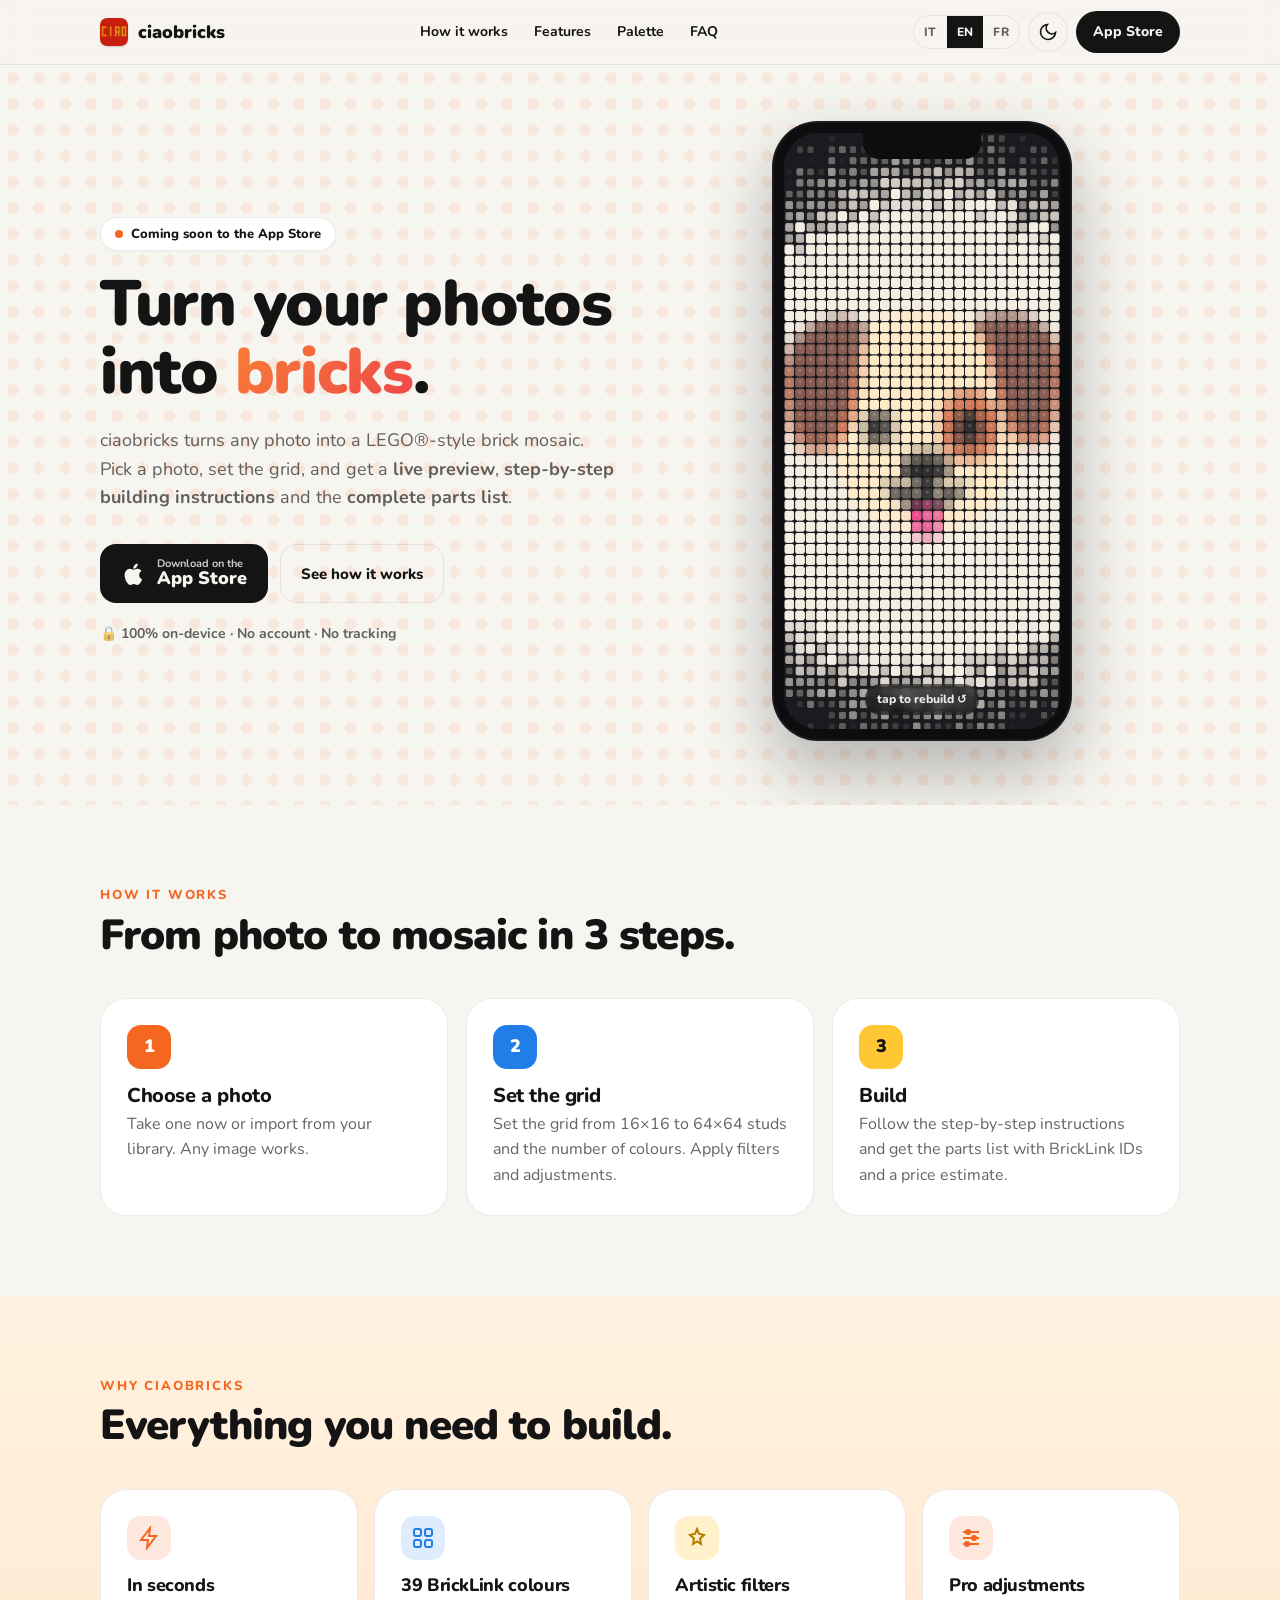
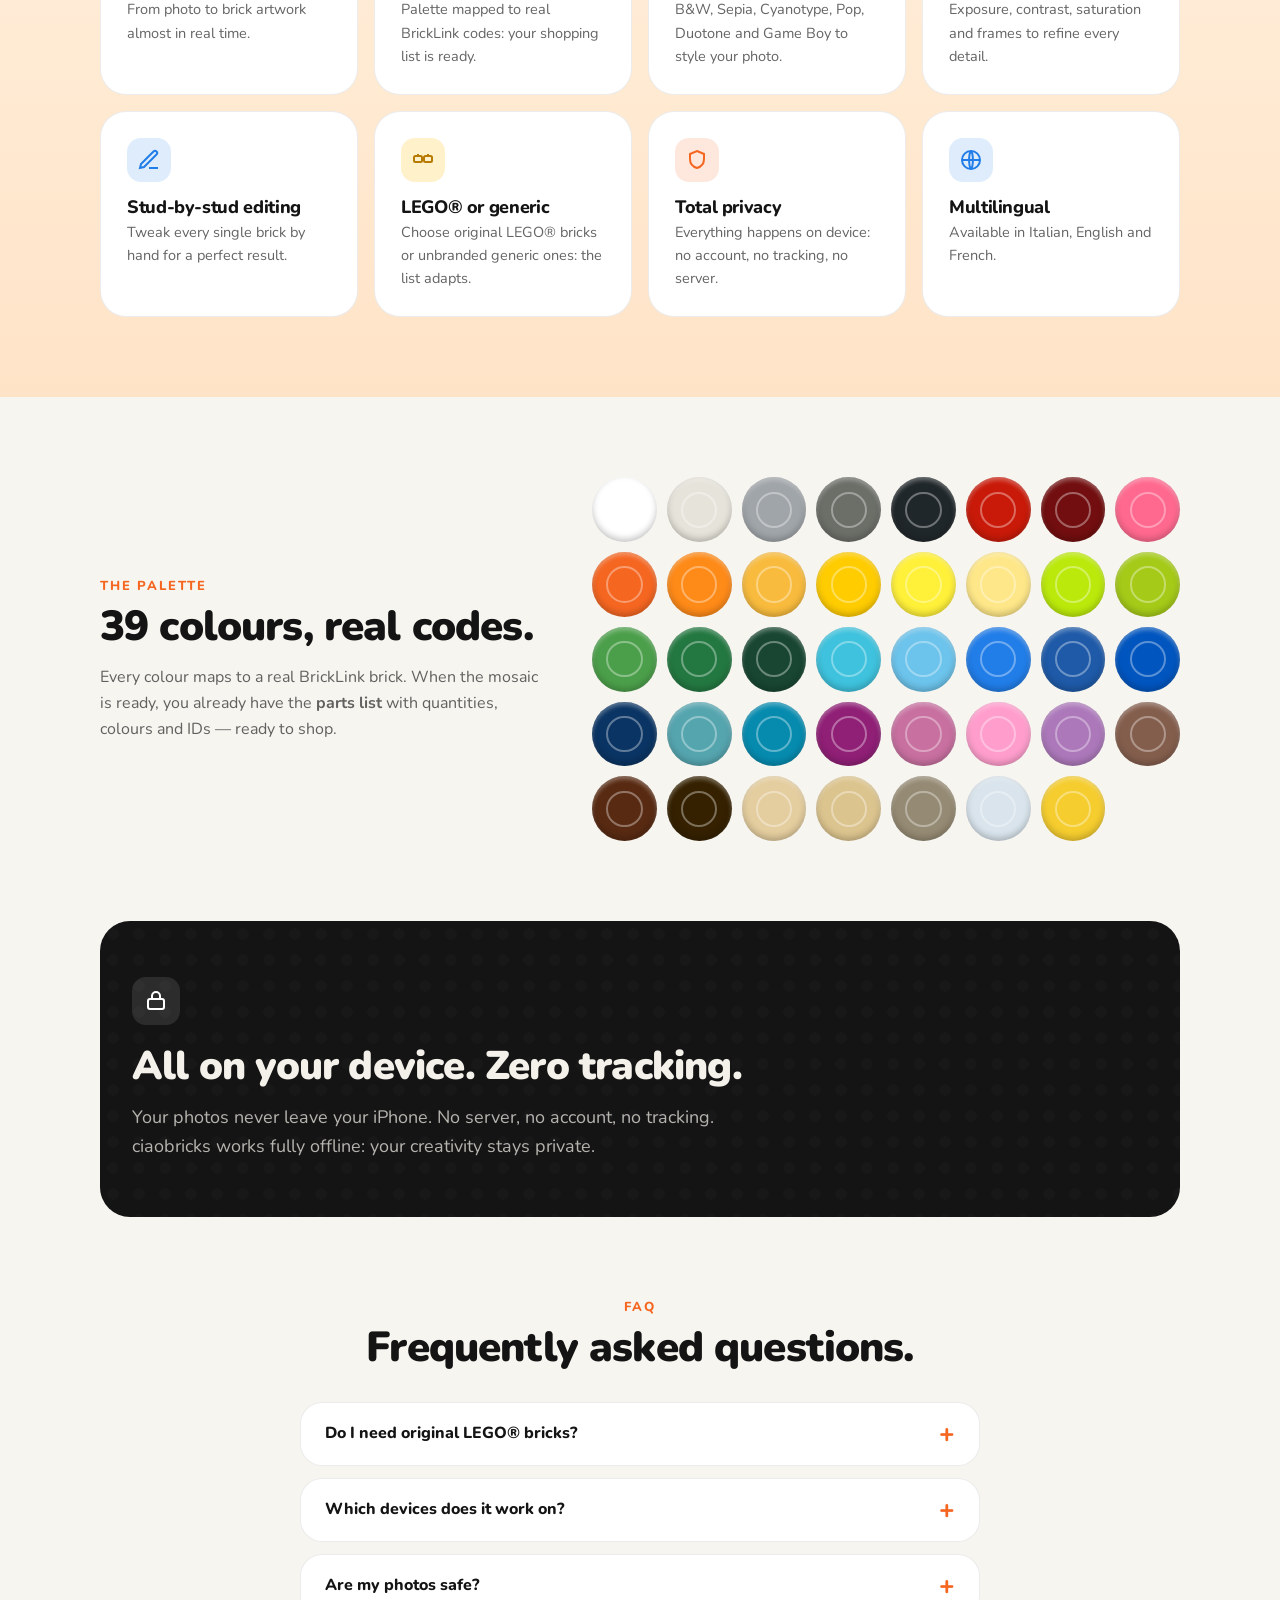
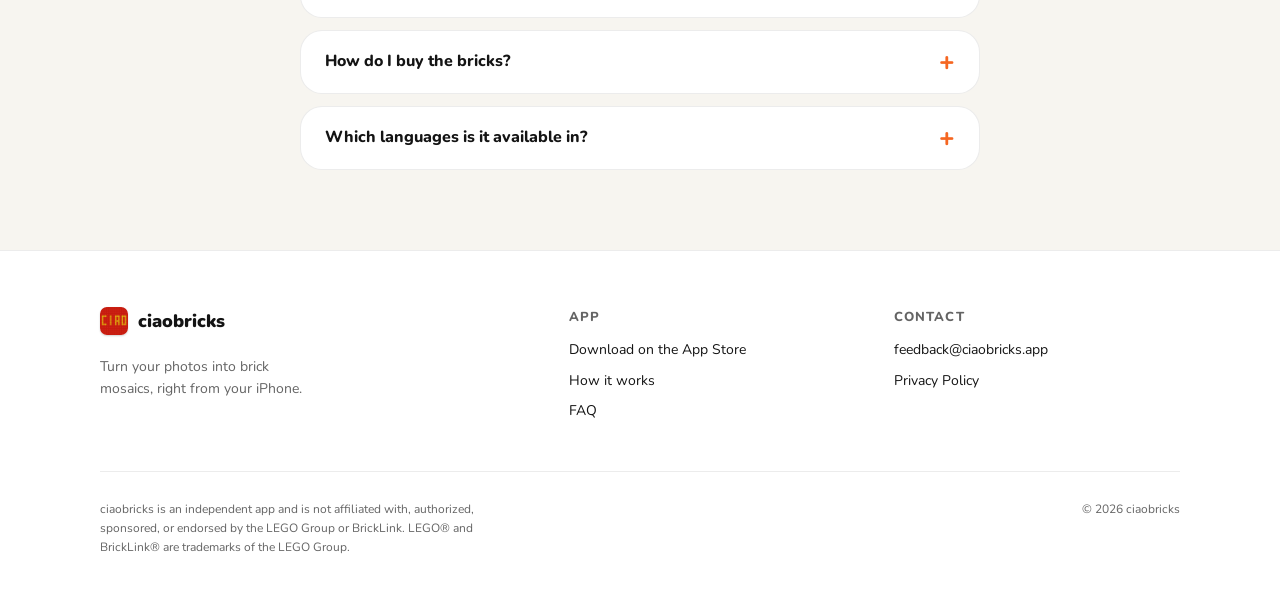
==== commit a46d1a93: "Use ciaobricks brick logo in nav, footer and favicon Add assets/logo.png (red baseplate with yellow " ====
--- a/ciaobricks-landing/index.html
+++ b/ciaobricks-landing/index.html
@@ -12,7 +12,8 @@
     <meta property="og:description" content="Da foto a mosaico di mattoncini in pochi secondi. Anteprima live, istruzioni e lista pezzi. Tutto sul tuo iPhone." />
     <meta property="og:type" content="website" />
     <meta name="theme-color" content="#F56621" />
-    <link rel="shortcut icon" href="assets/favicon.svg" type="image/svg+xml" />
+    <link rel="icon" href="assets/logo.png" type="image/png" />
+    <meta property="og:image" content="assets/logo.png" />
 
     <!-- Applica tema + lingua prima del paint per evitare il flash -->
     <script>
@@ -41,7 +42,7 @@
     <header class="nav">
       <div class="container nav-inner">
         <a href="#top" class="brand" aria-label="ciaobricks — home">
-          <span class="stud" aria-hidden="true"></span> ciaobricks
+          <img class="brand-logo" src="assets/logo.png" alt="Logo ciaobricks" width="28" height="28" /> ciaobricks
         </a>
         <nav class="nav-links" aria-label="Principale">
           <a href="#come-funziona" data-i18n="nav_how">Come funziona</a>
@@ -231,7 +232,7 @@
       <div class="container">
         <div class="footer-grid">
           <div>
-            <span class="brand"><span class="stud" aria-hidden="true"></span> ciaobricks</span>
+            <span class="brand"><img class="brand-logo" src="assets/logo.png" alt="Logo ciaobricks" width="28" height="28" /> ciaobricks</span>
             <p class="tagline" data-i18n="foot_tagline">Trasforma le tue foto in mosaici di mattoncini, direttamente dal tuo iPhone.</p>
           </div>
           <div>
--- a/ciaobricks-landing/styles.css
+++ b/ciaobricks-landing/styles.css
@@ -44,6 +44,7 @@
 .nav-inner { height: 64px; display: flex; align-items: center; justify-content: space-between; gap: 16px; }
 .brand { display: inline-flex; align-items: center; gap: 10px; font-weight: 900; font-size: 18px; }
 .brand .stud { width: 22px; background: var(--brick); }
+.brand-logo { width: 28px; height: 28px; border-radius: 7px; display: block; box-shadow: 0 1px 2px rgba(0,0,0,.18); }
 .nav-links { display: flex; align-items: center; gap: 26px; font-size: 14px; font-weight: 700; }
 .nav-links a:hover { color: var(--brick); }
 .nav-right { display: flex; align-items: center; gap: 8px; }
